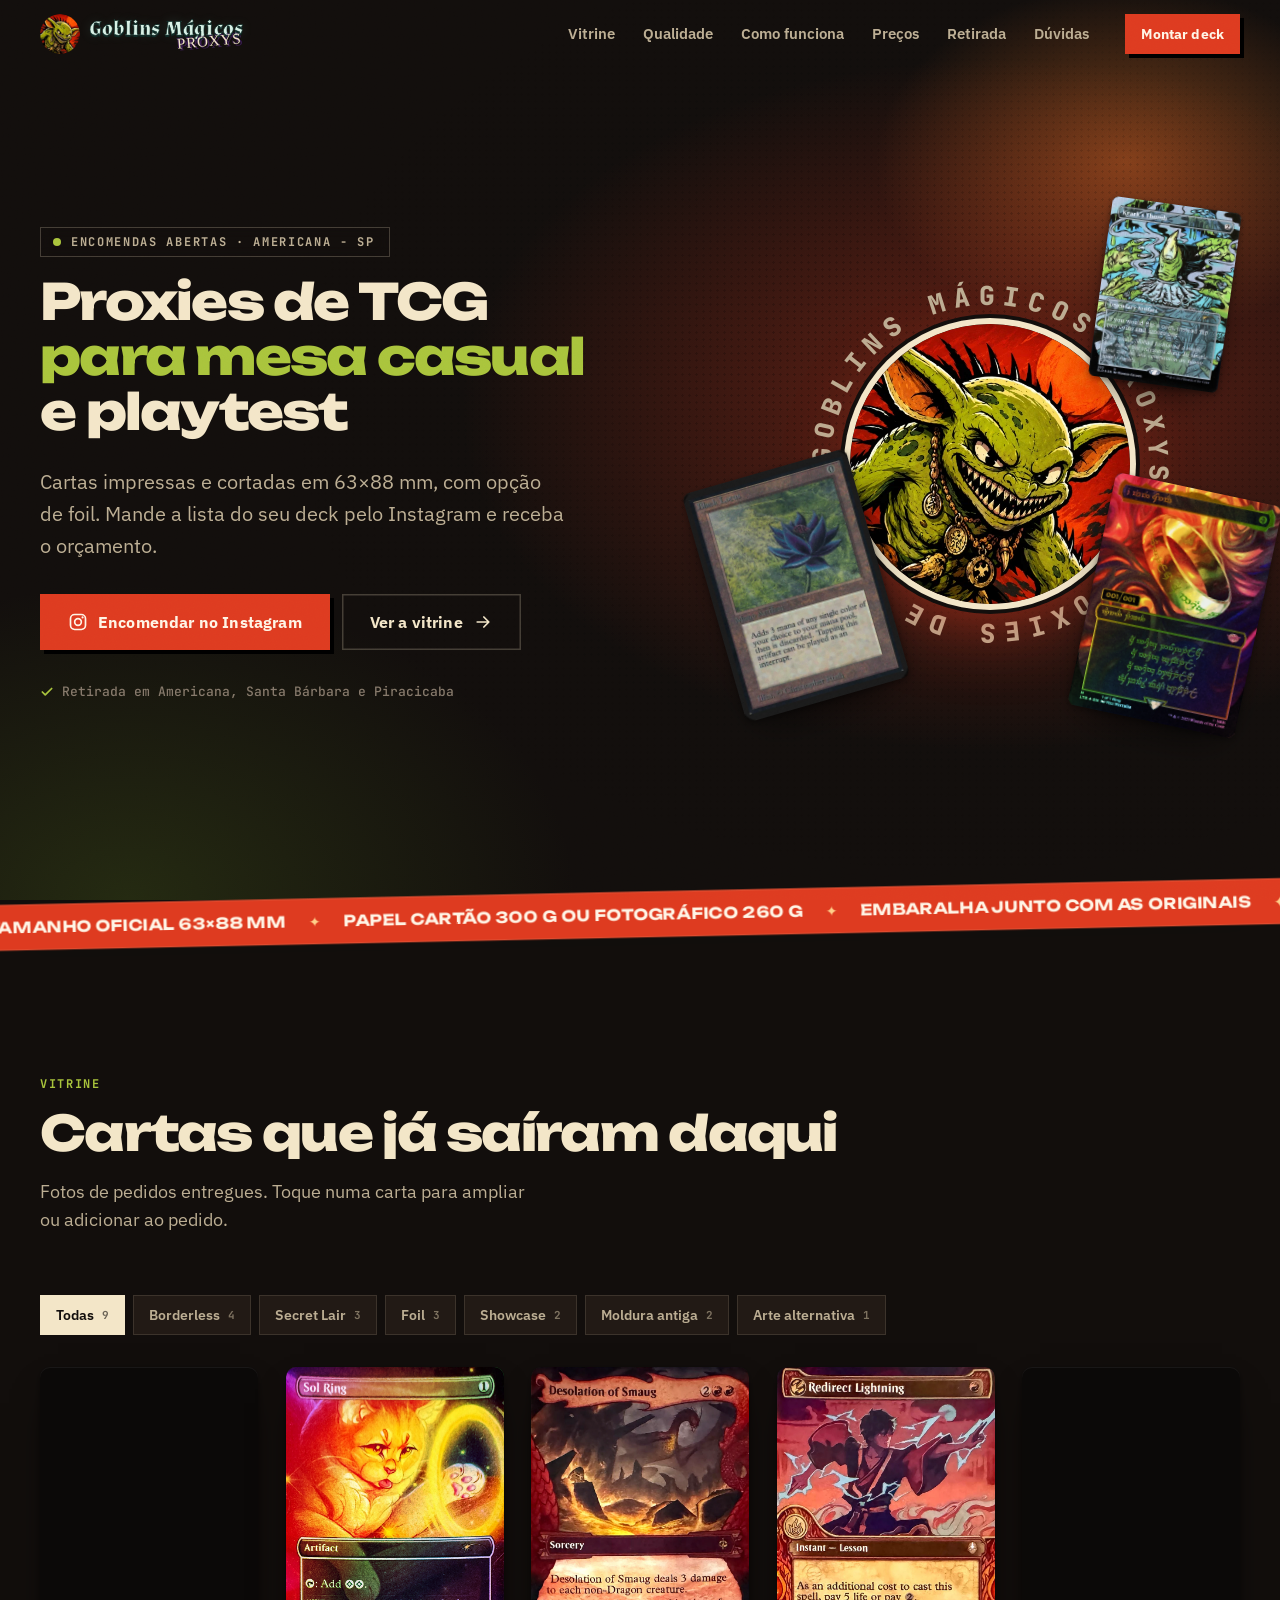
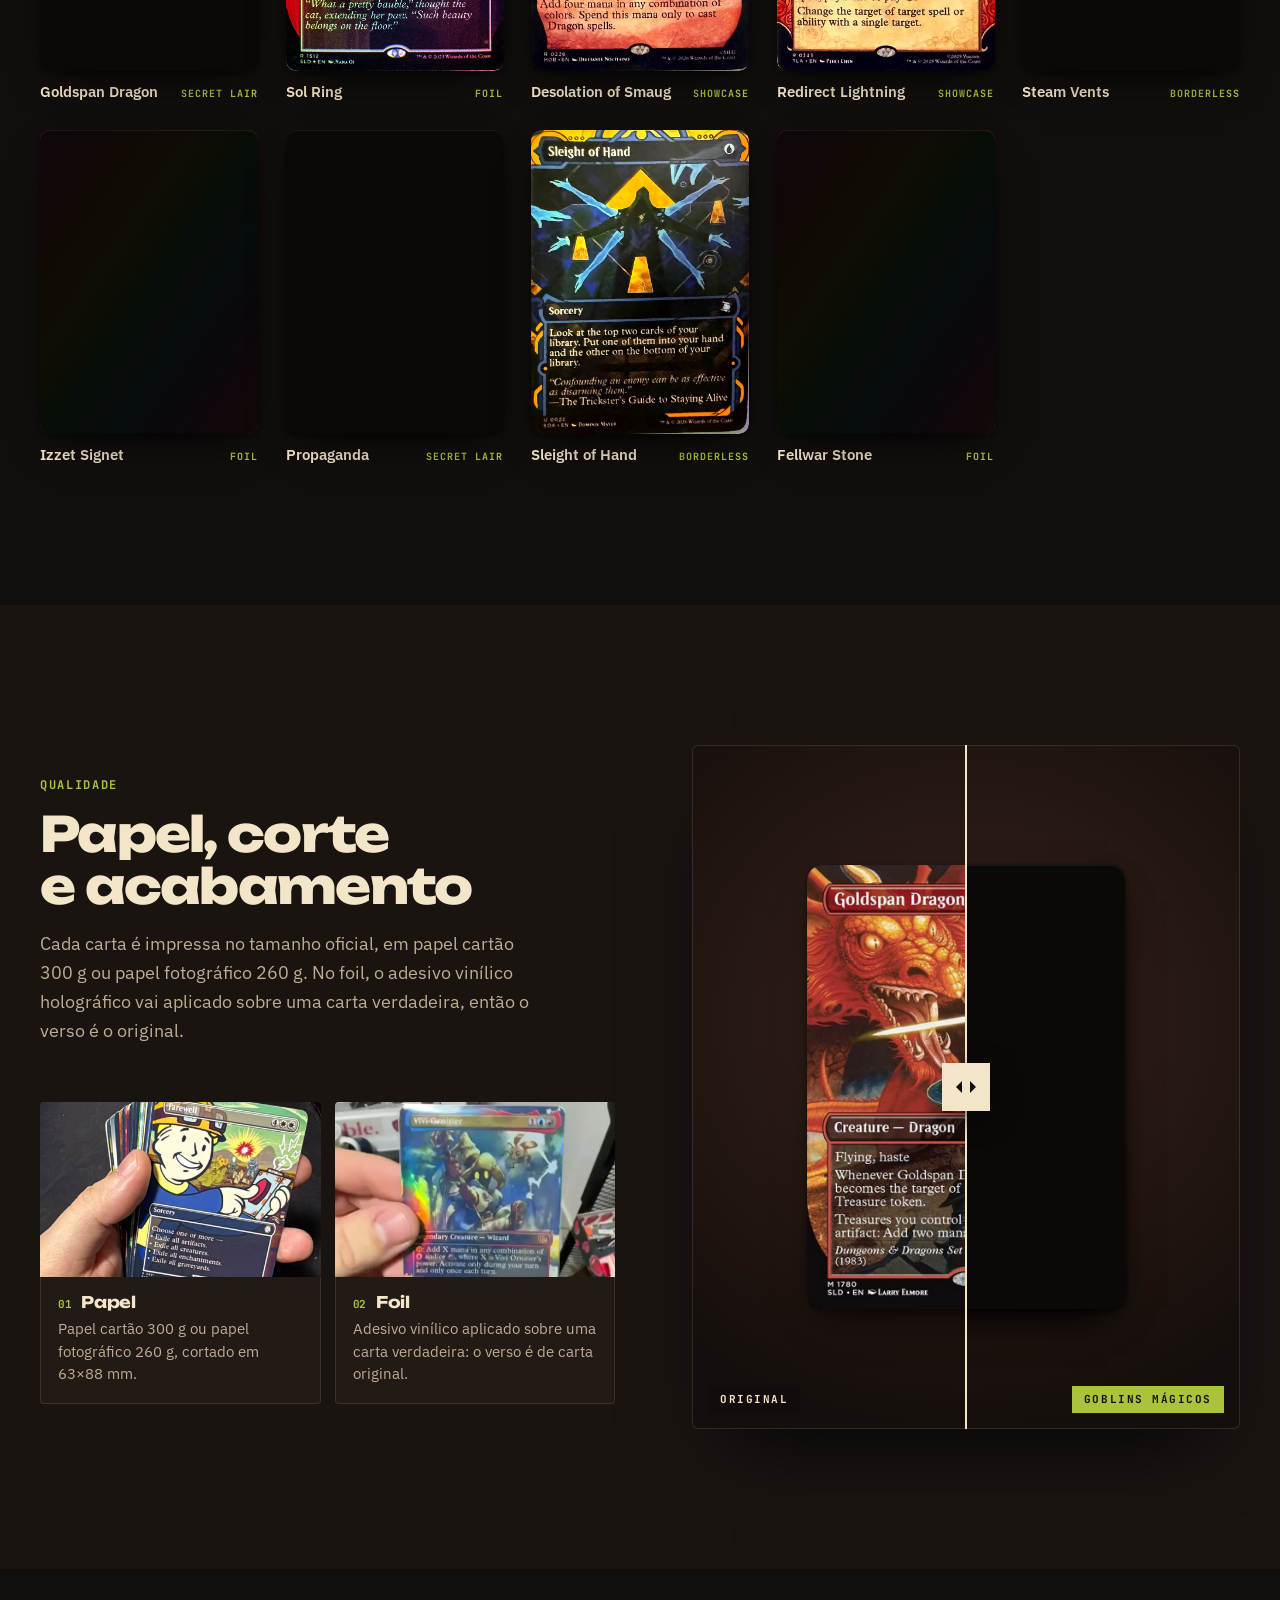
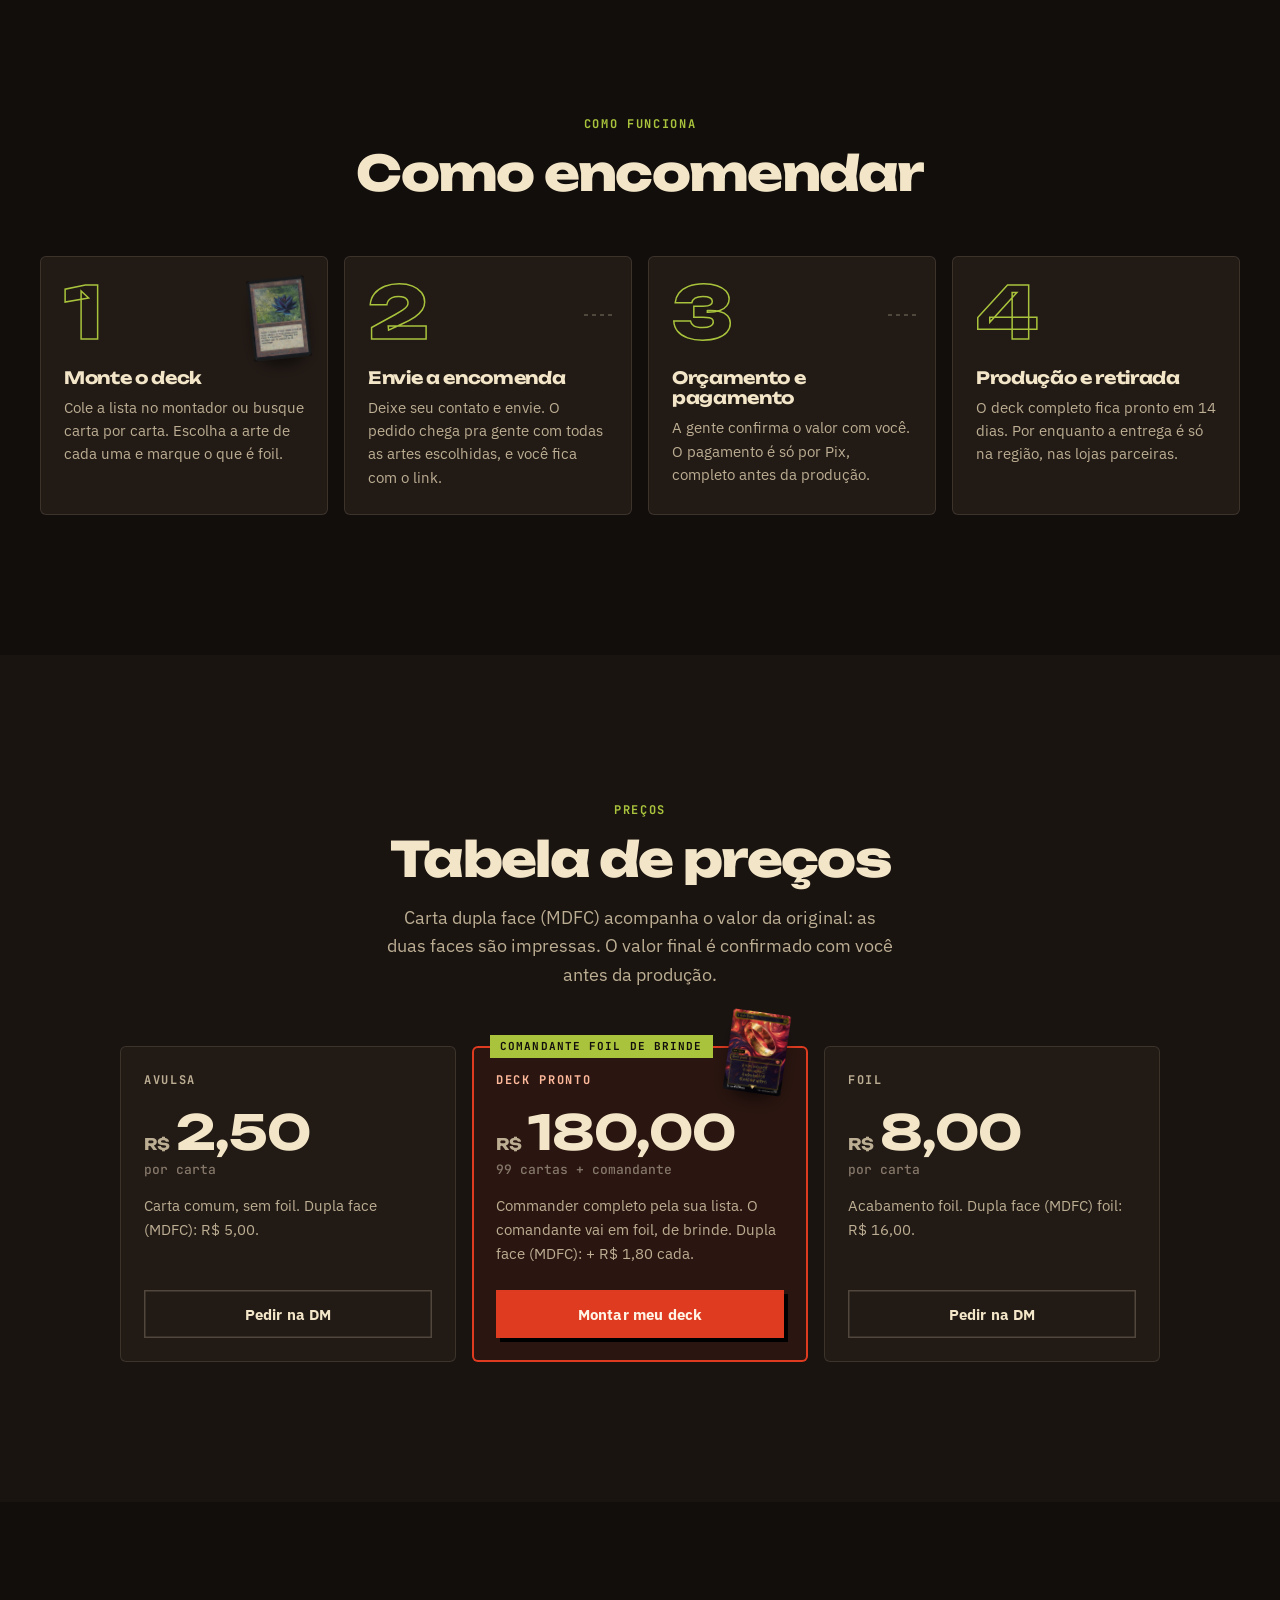
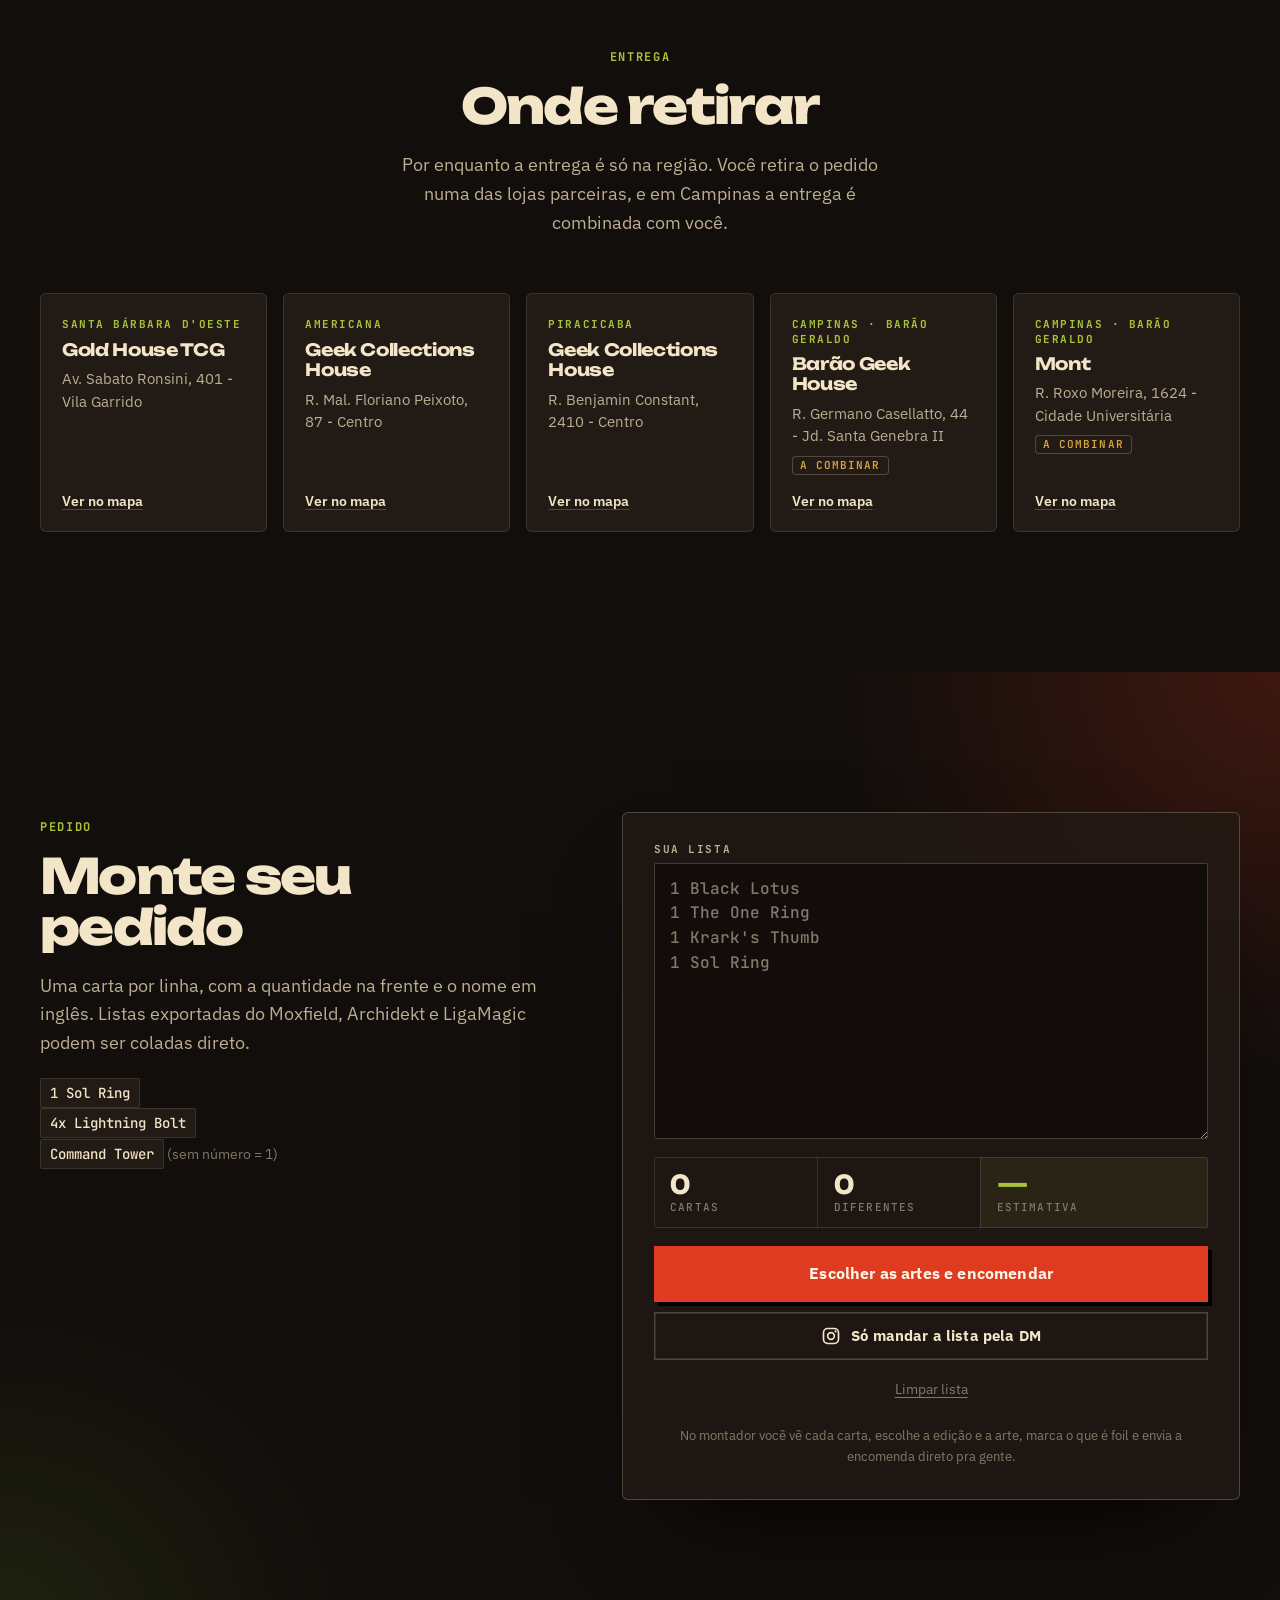
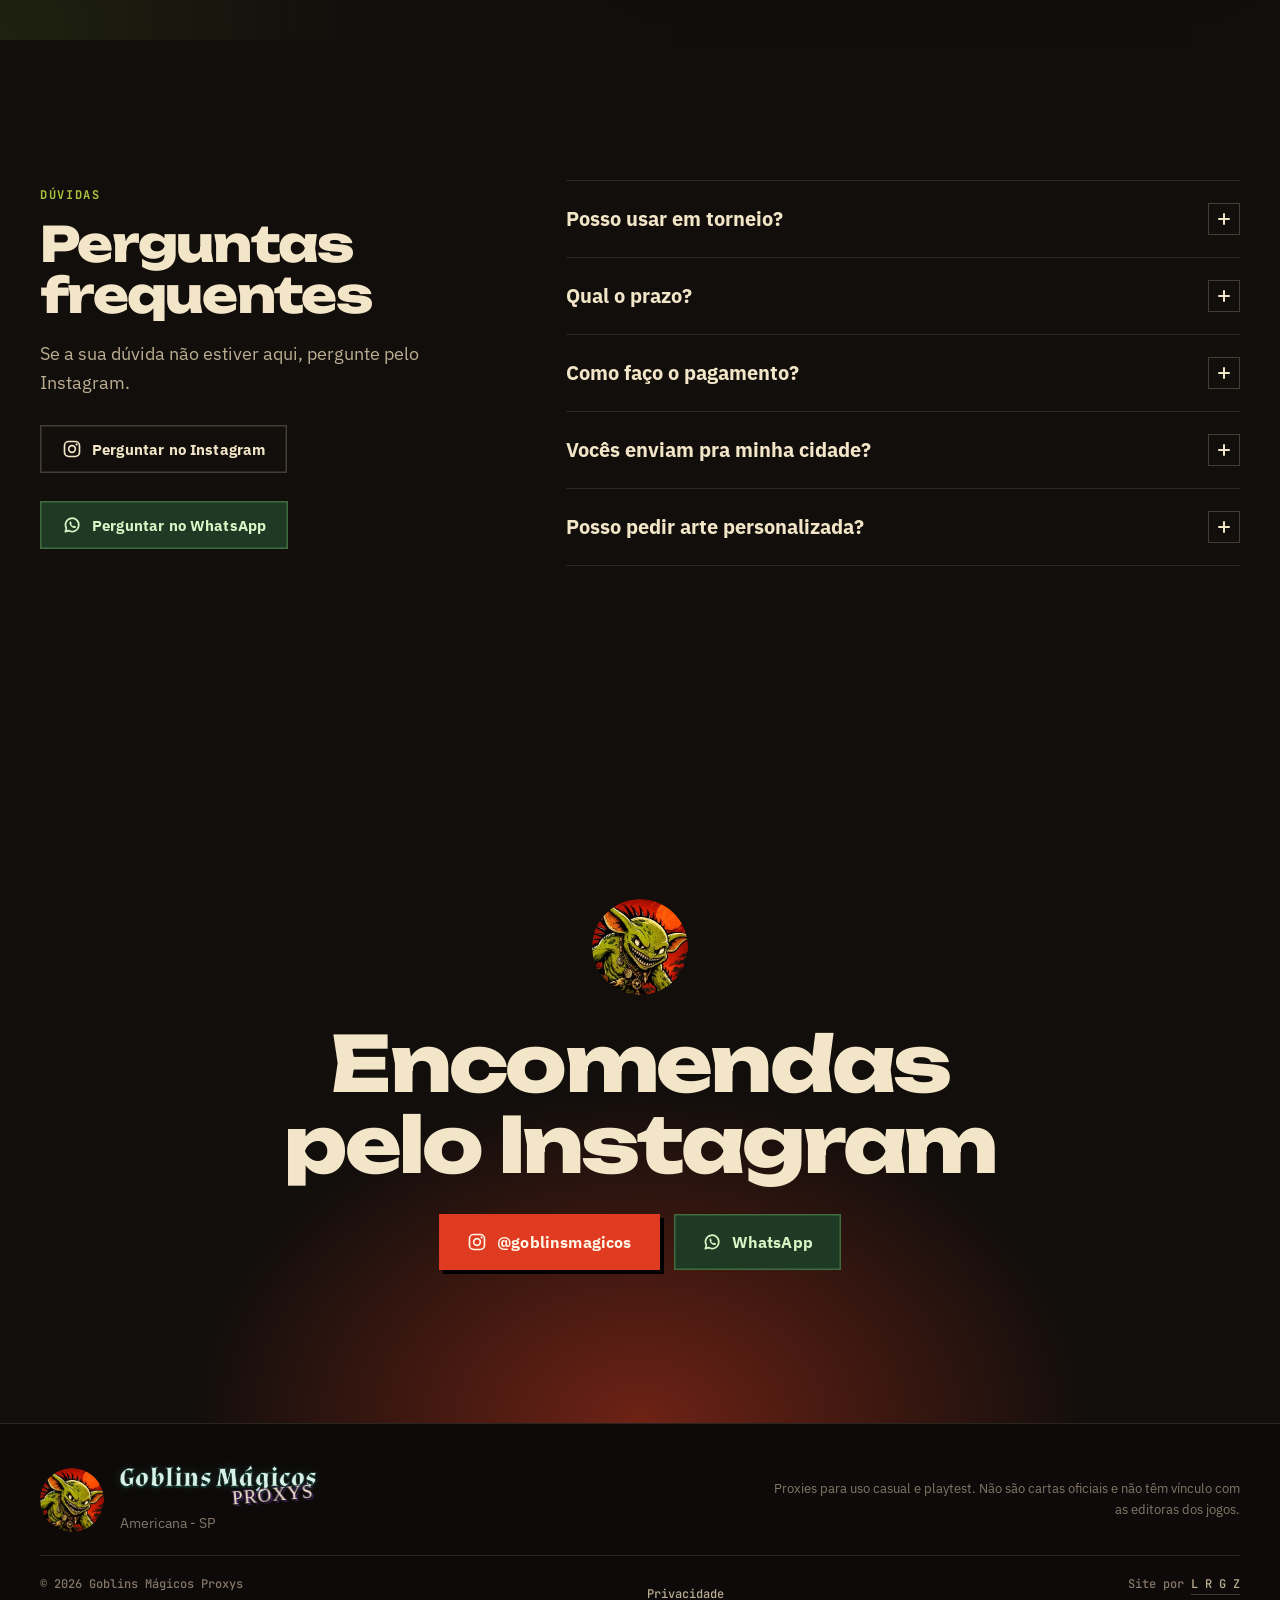
==== index.html @ d858f431 "SEO: URLs curtas do Cloudflare no canonical e no sitemap, JSON-LD de loja, título e descrição com Ma" ====
<!doctype html>
<html lang="pt-BR">
<head>
  <meta charset="utf-8">
  <meta name="viewport" content="width=device-width, initial-scale=1, viewport-fit=cover">
  <title>Goblins Mágicos Proxys · Proxies de Magic em Americana, SP</title>
  <meta name="description" content="Proxies de Magic no tamanho oficial para mesa casual, Commander e playtest: avulsa R$ 2,50, foil R$ 8, deck pronto R$ 180. Monte o deck online, retire em Americana e região.">
  <meta name="theme-color" content="#120e0c">
  <link rel="canonical" href="https://goblinsmagicos.com.br/">
  <meta property="og:type" content="website">
  <meta property="og:locale" content="pt_BR">
  <meta property="og:site_name" content="Goblins Mágicos Proxys">
  <meta property="og:url" content="https://goblinsmagicos.com.br/">
  <meta property="og:title" content="Goblins Mágicos Proxys · Proxies de Magic e TCG">
  <meta property="og:description" content="Proxies de Magic no tamanho oficial: avulsa R$ 2,50, foil R$ 8 e deck pronto R$ 180 com o comandante foil de brinde. Monte seu deck online e retire em Americana e região.">
  <meta property="og:image" content="https://goblinsmagicos.com.br/assets/img/og.jpg?v=2">
  <meta property="og:image:secure_url" content="https://goblinsmagicos.com.br/assets/img/og.jpg?v=2">
  <meta property="og:image:type" content="image/jpeg">
  <meta property="og:image:width" content="1200">
  <meta property="og:image:height" content="630">
  <meta property="og:image:alt" content="Goblins Mágicos Proxys: proxies de Magic, avulsa R$ 2,50, foil R$ 8 e deck pronto R$ 180">
  <meta name="twitter:card" content="summary_large_image">
  <meta name="twitter:image" content="https://goblinsmagicos.com.br/assets/img/og.jpg?v=2">
  <link rel="icon" type="image/png" sizes="32x32" href="assets/img/favicon-32.png">
  <link rel="icon" type="image/png" sizes="64x64" href="assets/img/favicon-64.png">
  <link rel="apple-touch-icon" href="apple-touch-icon.png">
  <link rel="preconnect" href="https://fonts.googleapis.com">
  <link rel="preconnect" href="https://fonts.gstatic.com" crossorigin>
  <link href="https://fonts.googleapis.com/css2?family=Almendra:wght@700&family=Permanent+Marker&family=Unbounded:wght@400;500;600;700;800&family=IBM+Plex+Sans:wght@400;500;600;700&family=JetBrains+Mono:wght@500;700&display=swap" rel="stylesheet">
  <link rel="stylesheet" href="assets/css/style.css?v=19">
  <script type="application/ld+json">
  {
   "@context": "https://schema.org",
   "@type": "Store",
   "name": "Goblins Mágicos Proxys",
   "description": "Proxies de Magic: The Gathering para mesa casual, Commander e playtest, no tamanho oficial 63x88 mm, com opção de foil aplicado sobre carta original.",
   "url": "https://goblinsmagicos.com.br/",
   "image": "https://goblinsmagicos.com.br/assets/img/og.jpg?v=2",
   "logo": "https://goblinsmagicos.com.br/assets/img/logo-512.webp",
   "telephone": "+55 19 99622-4081",
   "priceRange": "R$ 2,50 - R$ 180",
   "address": {"@type": "PostalAddress", "addressLocality": "Americana", "addressRegion": "SP", "addressCountry": "BR"},
   "areaServed": ["Americana", "Santa Bárbara d'Oeste", "Piracicaba", "Campinas"],
   "sameAs": ["https://www.instagram.com/goblinsmagicos/"]
  }
  </script>
</head>
<body>
  <a class="skip" href="#conteudo">Pular para o conteúdo</a>

  <!-- ============ TOPO ============ -->
  <header class="topbar" data-topbar>
    <div class="topbar__in wrap">
      <a class="brand" href="#topo" aria-label="Início">
        <img src="assets/img/logo-192.webp" width="40" height="40" alt="">
        <span class="brand__txt"><span class="brand__nome">Goblins Mágicos</span><span class="brand__proxys">Proxys</span></span>
      </a>
      <nav class="nav" aria-label="Principal">
        <a href="#vitrine">Vitrine</a>
        <a href="#qualidade">Qualidade</a>
        <a href="#como">Como funciona</a>
        <a href="#precos">Preços</a>
        <a href="#retirada">Retirada</a>
        <a href="#faq">Dúvidas</a>
      </nav>
      <a class="btn btn--sm btn--ig" href="montar.html"><span>Montar deck</span></a>
      <button class="menu-btn" type="button" aria-label="Abrir menu" aria-expanded="false" data-menu-btn><span></span><span></span></button>
    </div>
  </header>

  <div class="drawer" data-drawer hidden>
    <nav aria-label="Menu">
      <a href="#vitrine">Vitrine</a>
      <a href="#qualidade">Qualidade</a>
      <a href="#como">Como funciona</a>
      <a href="#precos">Preços</a>
      <a href="#retirada">Retirada</a>
      <a href="montar.html">Montar deck</a>
      <a href="#faq">Dúvidas</a>
    </nav>
    <a class="btn btn--ig btn--block" data-ig-dm target="_blank" rel="noopener"><svg aria-hidden="true" viewBox="0 0 24 24"><use href="#i-ig"/></svg>Chamar no Instagram</a>
    <a class="btn btn--wa btn--block" data-wa target="_blank" rel="noopener" hidden><svg aria-hidden="true" viewBox="0 0 24 24"><use href="#i-wa"/></svg>Chamar no WhatsApp</a>
  </div>

  <main id="conteudo">

    <!-- ============ HERO ============ -->
    <section class="hero" id="topo">
      <div class="hero__bg" aria-hidden="true"></div>
      <div class="wrap hero__grid">
        <div class="hero__copy">
          <p class="eyebrow" data-reveal><span class="dot"></span><span data-bind="hero.selo"></span></p>
          <h1 class="hero__title" data-hero-title></h1>
          <p class="hero__sub" data-reveal style="--d:.5s" data-bind="hero.subtitulo"></p>
          <div class="hero__ctas" data-reveal style="--d:.6s">
            <a class="btn btn--ig btn--lg" data-ig-dm target="_blank" rel="noopener"><svg aria-hidden="true" viewBox="0 0 24 24"><use href="#i-ig"/></svg><span data-bind="hero.ctaPrincipal"></span></a>
            <a class="btn btn--ghost btn--lg" href="#vitrine"><span data-bind="hero.ctaSecundario"></span><svg aria-hidden="true" viewBox="0 0 24 24"><use href="#i-arrow"/></svg></a>
          </div>
          <ul class="hero__proofs" data-reveal style="--d:.7s" data-list="hero.miniProvas"></ul>
        </div>

        <div class="hero__stage" aria-hidden="true">
          <div class="seal">
            <svg class="seal__ring" viewBox="0 0 200 200"><defs><path id="ring" d="M100,100 m-82,0 a82,82 0 1,1 164,0 a82,82 0 1,1 -164,0"/></defs><text><textPath href="#ring" data-ring></textPath></text></svg>
            <img class="seal__logo" src="assets/img/logo-512.webp" width="512" height="512" alt="">
            <img class="seal__logo seal__egg" src="assets/img/salao.webp" width="512" height="512" alt="" loading="lazy" decoding="async" draggable="false">
          </div>
          <div class="fan" data-fan></div>
        </div>
      </div>
    </section>

    <!-- ============ SELOS ============ -->
    <div class="ticker" aria-label="Diferenciais">
      <div class="ticker__track" data-ticker></div>
    </div>

    <!-- ============ VITRINE ============ -->
    <section class="section" id="vitrine">
      <div class="wrap">
        <header class="sec-head" data-reveal>
          <p class="kicker">Vitrine</p>
          <h2 class="sec-title">Cartas que já saíram daqui</h2>
          <p class="sec-lead">Fotos de pedidos entregues. Toque numa carta para ampliar ou adicionar ao pedido.</p>
        </header>
        <div class="chips" role="toolbar" aria-label="Filtrar cartas" data-chips></div>
        <ul class="grid-cards" data-grid></ul>
      </div>
    </section>

    <!-- ============ QUALIDADE ============ -->
    <section class="section section--alt" id="qualidade">
      <div class="wrap quality">
        <div class="quality__copy">
          <header class="sec-head" data-reveal>
            <p class="kicker">Qualidade</p>
            <h2 class="sec-title" data-bind="qualidade.titulo"></h2>
            <p class="sec-lead" data-bind="qualidade.texto"></p>
          </header>
          <ol class="specs" data-specs></ol>
        </div>
        <figure class="compare" data-compare data-reveal>
          <div class="compare__side compare__side--a" data-compare-a></div>
          <div class="compare__side compare__side--b" data-compare-b></div>
          <div class="compare__handle" aria-hidden="true"><span></span></div>
          <input class="compare__range" type="range" min="0" max="100" value="50" aria-label="Comparar original e proxy">
          <figcaption><span data-bind="qualidade.comparacao.legendaOriginal"></span><span data-bind="qualidade.comparacao.legendaProxy"></span></figcaption>
        </figure>
      </div>
    </section>

    <!-- ============ COMO FUNCIONA ============ -->
    <section class="section" id="como">
      <div class="wrap">
        <header class="sec-head sec-head--center" data-reveal>
          <p class="kicker">Como funciona</p>
          <h2 class="sec-title">Como encomendar</h2>
        </header>
        <ol class="steps" data-steps></ol>
      </div>
    </section>

    <!-- ============ PREÇOS ============ -->
    <section class="section section--alt" id="precos">
      <div class="wrap">
        <header class="sec-head sec-head--center" data-reveal>
          <p class="kicker">Preços</p>
          <h2 class="sec-title">Tabela de preços</h2>
          <p class="sec-lead" data-bind="precos.avisoEstimativa"></p>
        </header>
        <div class="plans" data-plans></div>
      </div>
    </section>

    <!-- ============ ONDE RETIRAR ============ -->
    <section class="section" id="retirada">
      <div class="wrap">
        <header class="sec-head sec-head--center" data-reveal>
          <p class="kicker">Entrega</p>
          <h2 class="sec-title">Onde retirar</h2>
          <p class="sec-lead" data-bind="entrega.texto"></p>
        </header>
        <ul class="pontos" data-pontos></ul>
      </div>
    </section>

    <!-- ============ MONTADOR ============ -->
    <section class="section section--forge" id="pedido">
      <div class="wrap forge">
        <header class="sec-head" data-reveal>
          <p class="kicker">Pedido</p>
          <h2 class="sec-title">Monte seu pedido</h2>
          <p class="sec-lead">Uma carta por linha, com a quantidade na frente e o nome em inglês. Listas exportadas do Moxfield, Archidekt e LigaMagic podem ser coladas direto.</p>
          <ul class="forge__tips">
            <li><code>1 Sol Ring</code></li>
            <li><code>4x Lightning Bolt</code></li>
            <li><code>Command Tower</code> <span>(sem número = 1)</span></li>
          </ul>
        </header>

        <form class="forge__panel" data-forge novalidate data-reveal>
          <label class="field">
            <span class="field__lbl">Sua lista</span>
            <textarea name="lista" rows="10" spellcheck="false" autocomplete="off" data-forge-list></textarea>
          </label>

          <div class="tally" aria-live="polite">
            <div><b data-t-total>0</b><span>cartas</span></div>
            <div><b data-t-unique>0</b><span>diferentes</span></div>
            <div class="tally__price"><b data-t-price>—</b><span data-t-price-lbl>estimativa</span></div>
          </div>

          <div class="forge__actions">
            <button class="btn btn--ig btn--lg btn--block" type="submit">Escolher as artes e encomendar</button>
            <button class="btn btn--ghost btn--block" type="button" data-forge-dm><svg aria-hidden="true" viewBox="0 0 24 24"><use href="#i-ig"/></svg>Só mandar a lista pela DM</button>
            <button class="linkbtn" type="button" data-forge-clear>Limpar lista</button>
          </div>
          <p class="forge__note">No montador você vê cada carta, escolhe a edição e a arte, marca o que é foil e envia a encomenda direto pra gente.</p>
        </form>
      </div>
    </section>

    <!-- ============ DEPOIMENTOS ============ -->
    <section class="section section--tight" aria-label="Depoimentos">
      <div class="quotes" data-quotes></div>
    </section>

    <!-- ============ FAQ ============ -->
    <section class="section" id="faq">
      <div class="wrap faq">
        <header class="sec-head" data-reveal>
          <p class="kicker">Dúvidas</p>
          <h2 class="sec-title">Perguntas frequentes</h2>
          <p class="sec-lead">Se a sua dúvida não estiver aqui, pergunte pelo Instagram.</p>
          <a class="btn btn--ghost" data-ig-dm target="_blank" rel="noopener"><svg aria-hidden="true" viewBox="0 0 24 24"><use href="#i-ig"/></svg>Perguntar no Instagram</a>
          <a class="btn btn--wa" data-wa target="_blank" rel="noopener" hidden><svg aria-hidden="true" viewBox="0 0 24 24"><use href="#i-wa"/></svg>Perguntar no WhatsApp</a>
        </header>
        <div class="acc" data-faq></div>
      </div>
    </section>

    <!-- ============ CTA FINAL ============ -->
    <section class="final">
      <div class="wrap final__in" data-reveal>
        <img src="assets/img/logo-192.webp" width="96" height="96" alt="" class="final__logo">
        <h2 class="final__title">Encomendas pelo Instagram</h2>
        <div class="final__ctas">
        <a class="btn btn--ig btn--lg" data-ig-dm target="_blank" rel="noopener"><svg aria-hidden="true" viewBox="0 0 24 24"><use href="#i-ig"/></svg><span data-ig-handle></span></a>
          <a class="btn btn--wa btn--lg" data-wa target="_blank" rel="noopener" hidden><svg aria-hidden="true" viewBox="0 0 24 24"><use href="#i-wa"/></svg>WhatsApp</a>
        </div>
      </div>
    </section>
  </main>

  <footer class="foot">
    <div class="wrap foot__in">
      <div class="foot__brand">
        <img src="assets/img/logo-192.webp" width="64" height="64" alt="">
        <div>
          <span class="brand__txt foot__marca" aria-label="Goblins Mágicos Proxys"><span class="brand__nome">Goblins Mágicos</span><span class="brand__proxys">Proxys</span></span>
          <span class="foot__cidade" data-bind="marca.cidade"></span>
        </div>
      </div>
      <p class="foot__legal" data-bind="rodape.aviso"></p>
      <div class="foot__meta"><span>© <span data-year></span> <span data-bind="marca.nome"></span></span><a href="privacidade.html">Privacidade</a><span class="assinatura">Site por <a href="https://lrgz.com.br" target="_blank" rel="noopener" aria-label="LRGZ">L R G Z</a></span></div>
    </div>
  </footer>

  <!-- Barra fixa no celular -->
  <div class="dock" data-dock>
    <a class="btn btn--ghost" href="montar.html">Montar deck</a>
    <a class="btn btn--ig" data-ig-dm target="_blank" rel="noopener"><svg aria-hidden="true" viewBox="0 0 24 24"><use href="#i-ig"/></svg>Instagram</a>
  </div>

  <!-- Visualizar carta -->
  <dialog class="viewer" data-viewer aria-label="Carta">
    <button class="viewer__close" type="button" aria-label="Fechar" data-viewer-close><svg viewBox="0 0 24 24"><use href="#i-x"/></svg></button>
    <div class="viewer__card" data-viewer-card></div>
    <div class="viewer__info">
      <h3 data-viewer-name></h3>
      <ul class="viewer__tags" data-viewer-tags></ul>
      <button class="btn btn--ig btn--block" type="button" data-viewer-add><svg aria-hidden="true" viewBox="0 0 24 24"><use href="#i-plus"/></svg>Adicionar ao pedido</button>
      <div class="viewer__nav">
        <button class="linkbtn" type="button" data-viewer-prev>← Anterior</button>
        <button class="linkbtn" type="button" data-viewer-next>Próxima →</button>
      </div>
    </div>
  </dialog>

  <div class="toast" role="status" aria-live="polite" data-toast></div>

  <!-- Ícones -->
  <svg width="0" height="0" style="position:absolute" aria-hidden="true">
    <symbol id="i-ig" viewBox="0 0 24 24"><rect x="3" y="3" width="18" height="18" rx="5" fill="none" stroke="currentColor" stroke-width="2"/><circle cx="12" cy="12" r="4" fill="none" stroke="currentColor" stroke-width="2"/><circle cx="17.5" cy="6.5" r="1.3" fill="currentColor"/></symbol>
    <symbol id="i-wa" viewBox="0 0 24 24"><path fill="none" stroke="currentColor" stroke-width="2" stroke-linejoin="round" d="M4 20l1.3-4A8 8 0 1 1 8 18.7z"/><path fill="currentColor" d="M9.2 8.3c.2-.4.4-.4.7-.4h.5c.2 0 .4 0 .5.4l.7 1.6c.1.2 0 .4-.1.6l-.5.6c.6 1.1 1.4 1.9 2.5 2.5l.6-.6c.2-.2.4-.2.6-.1l1.6.7c.3.1.4.3.4.5v.5c0 .3 0 .5-.4.7-.5.3-1.3.5-2 .3-2.3-.6-4.6-2.9-5.2-5.2-.2-.7 0-1.5.1-2z"/></symbol>
    <symbol id="i-arrow" viewBox="0 0 24 24"><path fill="none" stroke="currentColor" stroke-width="2" stroke-linecap="round" stroke-linejoin="round" d="M5 12h14M13 6l6 6-6 6"/></symbol>
    <symbol id="i-x" viewBox="0 0 24 24"><path fill="none" stroke="currentColor" stroke-width="2" stroke-linecap="round" d="M6 6l12 12M18 6L6 18"/></symbol>
    <symbol id="i-plus" viewBox="0 0 24 24"><path fill="none" stroke="currentColor" stroke-width="2.4" stroke-linecap="round" d="M12 5v14M5 12h14"/></symbol>
  </svg>

  <script src="assets/js/config.js?v=20"></script>
  <script src="assets/js/main.js?v=22"></script>
</body>
</html>
---- assets/css/style.css ----
/* =====================================================================
   Goblins Mágicos Proxys — v1.0
   ===================================================================== */

:root {
  --bg: #120e0c;
  --bg-2: #1a1411;
  --surface: #221a15;
  --surface-2: #2b211b;
  --line: rgba(243, 230, 200, .12);
  --line-2: rgba(243, 230, 200, .22);
  --ink: #f3e6c8;
  --ink-2: #bcae93;
  --ink-3: #85786a;
  --red: #de3b20;
  --red-deep: #8e1d0f;
  --orange: #f47b2a;
  --green: #a9c43c;
  --green-deep: #52701d;
  --gold: #d9a441;

  --f-display: "Unbounded", "Arial Black", system-ui, sans-serif;
  --f-body: "IBM Plex Sans", system-ui, -apple-system, "Segoe UI", sans-serif;
  --f-mono: "JetBrains Mono", ui-monospace, monospace;

  --wrap: 1200px;
  --gutter: clamp(16px, 4vw, 40px);
  --r: 4px;
  --r-lg: 6px;
  --ease: cubic-bezier(.16, .84, .32, 1);
  --ease-out: cubic-bezier(.16, 1, .3, 1);
  --spring: cubic-bezier(.34, 1.56, .64, 1);
  --top-h: 68px;
  color-scheme: dark;
}

*, *::before, *::after { box-sizing: border-box; }
html { overflow-x: clip; -webkit-text-size-adjust: 100%; scroll-behavior: smooth; scroll-padding-top: calc(var(--top-h) + 12px); }
body {
  margin: 0;
  background: var(--bg);
  color: var(--ink);
  font: 400 17px/1.6 var(--f-body);
  -webkit-font-smoothing: antialiased;
  overflow-x: clip;
}
body::before { /* grão de papel */
  content: ""; position: fixed; inset: 0; z-index: 100; pointer-events: none; opacity: .07; mix-blend-mode: overlay;
  background-image: url("data:image/svg+xml,%3Csvg xmlns='http://www.w3.org/2000/svg' width='160' height='160'%3E%3Cfilter id='n'%3E%3CfeTurbulence type='fractalNoise' baseFrequency='.85' numOctaves='3' stitchTiles='stitch'/%3E%3C/filter%3E%3Crect width='100%25' height='100%25' filter='url(%23n)'/%3E%3C/svg%3E");
}
img { max-width: 100%; display: block; }
[hidden] { display: none !important; }
a { color: inherit; }
button { font: inherit; color: inherit; }
::selection { background: var(--green); color: var(--bg); }
:focus-visible { outline: 2px solid var(--green); outline-offset: 3px; border-radius: 6px; }

.wrap { width: min(100% - 2 * var(--gutter), var(--wrap)); margin-inline: auto; }
.skip { position: absolute; left: -999px; top: 8px; z-index: 200; background: var(--green); color: var(--bg); padding: 8px 14px; border-radius: 2px; }
.skip:focus { left: 8px; }

/* marcação "a preencher" */
.is-todo { outline: 1.5px dashed rgba(244, 123, 42, .7); outline-offset: 3px; border-radius: 4px; }

/* ---------- Tipografia ---------- */
.eyebrow, .kicker {
  font: 700 12px/1 var(--f-mono); letter-spacing: .14em; text-transform: uppercase; color: var(--green);
  display: inline-flex; align-items: center; gap: 10px; margin: 0 0 18px;
}
.eyebrow { padding: 8px 14px 8px 12px; border: 1px solid var(--line-2); border-radius: 0; background: rgba(18, 14, 12, .5); backdrop-filter: blur(6px); color: var(--ink-2); }
.dot { width: 8px; height: 8px; border-radius: 50%; background: var(--green); }
@keyframes pulse { 70% { box-shadow: 0 0 0 10px rgba(169, 196, 60, 0); } 100% { box-shadow: 0 0 0 0 rgba(169, 196, 60, 0); } }

.sec-title, .hero__title, .final__title {
  font-family: var(--f-display); font-weight: 800; line-height: 1.06; letter-spacing: -.035em; margin: 0;
  text-wrap: balance;
}
.sec-title { font-size: clamp(28px, 3.8vw, 50px); }
.sec-title em, .final__title em { font-style: normal; color: var(--green); }
.sec-lead { color: var(--ink-2); max-width: 46ch; margin: 18px 0 0; font-size: 18px; }
.sec-head { margin-bottom: clamp(32px, 5vw, 56px); }
.sec-head--center { text-align: center; }
.sec-head--center .sec-lead { margin-inline: auto; }

/* ---------- Botões ---------- */
.btn {
  --bgc: var(--surface-2); --fg: var(--ink);
  display: inline-flex; align-items: center; justify-content: center; gap: 10px;
  min-height: 48px; padding: 0 22px; border-radius: 0; border: 0; cursor: pointer;
  background: var(--bgc); color: var(--fg); text-decoration: none;
  font: 700 15px/1 var(--f-body); letter-spacing: .01em; white-space: nowrap;
  transition: transform .35s var(--ease), box-shadow .35s var(--ease), background-color .3s var(--ease), color .3s var(--ease);
  -webkit-tap-highlight-color: transparent;
}
.btn svg { width: 20px; height: 20px; flex: none; }
.btn:hover { transform: translate(-2px, -2px); }
.btn:active { transform: translate(2px, 2px); transition-duration: .14s; }
.btn--sm { min-height: 40px; padding: 0 16px; font-size: 14px; }
.btn--lg { min-height: 56px; padding: 0 28px; font-size: 16px; }
.btn--block { width: 100%; }
.btn--ig { --bgc: var(--red); --fg: #fff5e6; box-shadow: 4px 4px 0 #000; }
.btn--ig:hover { box-shadow: 6px 6px 0 #000; }
.btn--ig:active { box-shadow: 1px 1px 0 #000; }
.btn--ghost { --bgc: transparent; box-shadow: 0 0 0 1.5px var(--line-2) inset; }
.btn--ghost:hover { --bgc: rgba(243, 230, 200, .06); box-shadow: 0 0 0 1.5px var(--ink) inset; }
.btn--ghost svg { transition: transform .35s var(--ease); }
.btn--ghost:hover svg { transform: translateX(3px); }
.btn--wa { --bgc: #1f3a24; --fg: #d8f5c6; box-shadow: 0 0 0 1.5px rgba(120, 200, 110, .35) inset; }
.linkbtn { background: none; border: 0; padding: 8px 4px; cursor: pointer; color: var(--ink-3); font-size: 14px; text-decoration: underline; text-underline-offset: 3px; }
.linkbtn:hover { color: var(--ink); }

/* ---------- Topo ---------- */
.topbar { position: fixed; inset: 0 0 auto; z-index: 50; height: var(--top-h); transition: background-color .3s, border-color .3s, transform .4s var(--ease); border-bottom: 1px solid transparent; }
.topbar.is-solid { background: rgba(18, 14, 12, .82); backdrop-filter: blur(14px) saturate(1.3); -webkit-backdrop-filter: blur(14px) saturate(1.3); border-color: var(--line); }
.topbar.is-hidden { transform: translateY(-100%); }
.topbar__in { height: 100%; display: flex; align-items: center; gap: 24px; }
.brand { flex: none; display: flex; align-items: center; gap: 10px; text-decoration: none; margin-right: auto; }
.brand img { border-radius: 50%; }
.brand__txt { display: grid; line-height: 1; white-space: nowrap; }
.brand__nome { font: 700 21px/1 "Almendra", Georgia, serif; letter-spacing: .01em; color: #d8f1e6; -webkit-text-stroke: .6px #0d2a26; text-shadow: 0 2px 0 #0d2a26, 0 0 12px rgba(120, 220, 200, .18); }
.brand__proxys { justify-self: end; margin: -5px 2px 0 0; font: 400 15px/1 "Permanent Marker", "Comic Sans MS", cursive; letter-spacing: .06em; text-transform: uppercase; color: #f3e6c8; transform: rotate(-5deg); text-shadow: 2px 2px 0 #3b1d55, -1px -1px 0 #3b1d55; transition: transform .35s var(--ease); }
.brand:hover .brand__proxys { transform: rotate(-8deg) translateY(-1px); }
.nav { display: flex; gap: 4px; }
.nav a { text-decoration: none; font-weight: 600; font-size: 15px; color: var(--ink-2); padding: 8px 12px; border-radius: 0; transition: color .2s, background-color .2s; }
.nav a:hover, .nav a.is-active { color: var(--ink); background: rgba(243, 230, 200, .07); }
.menu-btn { display: none; width: 44px; height: 44px; border: 0; background: var(--surface); border-radius: 0; position: relative; cursor: pointer; }
.menu-btn span { position: absolute; left: 13px; right: 13px; height: 2px; background: var(--ink); border-radius: 2px; transition: transform .35s var(--ease), top .35s var(--ease); }
.menu-btn span:first-child { top: 18px; }
.menu-btn span:last-child { top: 25px; }
.menu-btn[aria-expanded="true"] span:first-child { top: 21px; transform: rotate(45deg); }
.menu-btn[aria-expanded="true"] span:last-child { top: 21px; transform: rotate(-45deg); }

.drawer { position: fixed; inset: 0; z-index: 45; background: rgba(18, 14, 12, .97); padding: calc(var(--top-h) + 24px) var(--gutter) 32px; display: flex; flex-direction: column; justify-content: space-between; opacity: 0; transition: opacity .3s var(--ease); }
.drawer.is-open { opacity: 1; }
.drawer nav { display: flex; flex-direction: column; }
.drawer nav a { font: 700 clamp(24px, 7vw, 34px)/1.3 var(--f-display); letter-spacing: -.03em; text-decoration: none; padding: 6px 0; border-bottom: 1px solid var(--line); opacity: 0; transform: translateY(16px); transition: opacity .4s var(--ease), transform .5s var(--ease-out), color .2s; transition-delay: calc(var(--i, 0) * 45ms + 60ms); }
.drawer nav a:hover { color: var(--green); }
.drawer.is-open nav a { opacity: 1; transform: none; }

/* ---------- Hero ---------- */
.hero { position: relative; min-height: 100svh; display: flex; align-items: center; padding: calc(var(--top-h) + 32px) 0 72px; overflow: hidden; isolation: isolate; }
.hero__bg { position: absolute; inset: 0; z-index: -1; pointer-events: none;
  background:
    radial-gradient(60% 55% at 78% 45%, rgba(222, 59, 32, .42), transparent 70%),
    radial-gradient(28% 28% at 88% 18%, rgba(244, 123, 42, .45), transparent 70%),
    radial-gradient(50% 50% at 10% 100%, rgba(82, 112, 29, .28), transparent 70%),
    var(--bg);
}
.hero__bg::after { /* retícula de HQ */
  content: ""; position: absolute; inset: 0; opacity: .22;
  background-image: radial-gradient(rgba(0, 0, 0, .85) 1.1px, transparent 1.4px); background-size: 7px 7px;
  -webkit-mask-image: radial-gradient(70% 70% at 75% 45%, #000 20%, transparent 75%); mask-image: radial-gradient(70% 70% at 75% 45%, #000 20%, transparent 75%);
}
.hero__grid { display: grid; grid-template-columns: 1.3fr 1fr; gap: clamp(24px, 4vw, 64px); align-items: center; }
.hero__title { font-size: clamp(32px, 3.9vw, 60px); }
.hero__title .ln { display: block; overflow: hidden; padding-bottom: .04em; }
.hero__title .ln > span { display: inline-block; transform: translateY(105%); animation: rise .95s var(--ease-out) forwards; animation-delay: calc(var(--i) * 110ms + 150ms); }
.hero__title .ln--hl > span { color: var(--green); }
@keyframes rise { to { transform: none; } }
.hero__sub { color: var(--ink-2); font-size: clamp(17px, 1.6vw, 20px); max-width: 44ch; margin: 26px 0 0; }
.hero__ctas { display: flex; flex-wrap: wrap; gap: 12px; margin-top: 32px; }
.hero__proofs { list-style: none; padding: 0; margin: 34px 0 0; display: flex; flex-wrap: wrap; gap: 8px 22px; font: 500 13px/1.3 var(--f-mono); color: var(--ink-3); }
.hero__proofs li { display: flex; align-items: center; gap: 8px; }
.hero__proofs li::before { content: ""; width: 14px; height: 14px; flex: none; background: var(--green); -webkit-mask: url("data:image/svg+xml,%3Csvg xmlns='http://www.w3.org/2000/svg' viewBox='0 0 24 24'%3E%3Cpath d='M4 12l5 5L20 6' fill='none' stroke='%23000' stroke-width='3' stroke-linecap='round' stroke-linejoin='round'/%3E%3C/svg%3E") center/contain no-repeat; mask: url("data:image/svg+xml,%3Csvg xmlns='http://www.w3.org/2000/svg' viewBox='0 0 24 24'%3E%3Cpath d='M4 12l5 5L20 6' fill='none' stroke='%23000' stroke-width='3' stroke-linecap='round' stroke-linejoin='round'/%3E%3C/svg%3E") center/contain no-repeat; }

.hero__stage { position: relative; aspect-ratio: 1; width: 100%; max-width: 560px; justify-self: center; }
.seal { position: absolute; inset: 14%; border-radius: 50%; opacity: 0; transform: scale(.85) rotate(-8deg); animation: pop 1.1s var(--ease-out) .25s forwards; }
.seal__logo { position: absolute; inset: 11%; width: 78%; height: 78%; border-radius: 50%; box-shadow: 0 0 0 6px var(--ink), 0 0 0 10px var(--bg), 0 30px 80px -20px rgba(222, 59, 32, .7); }
/* easter egg: 3 cliques no goblin e ele vira o dono do salão por alguns segundos */
.seal__logo { cursor: default; -webkit-user-select: none; user-select: none; -webkit-tap-highlight-color: transparent; }
.seal__egg { opacity: 0; filter: sepia(.25) saturate(.9); transition: opacity 1.6s var(--ease); pointer-events: none; }
.seal--egg .seal__egg { opacity: 1; }
.seal__ring { position: absolute; inset: -4%; width: 108%; height: 108%; animation: spin 38s linear infinite; }
.seal__ring text { font: 800 13.5px var(--f-mono); letter-spacing: 3.2px; fill: var(--ink-2); text-transform: uppercase; }
@keyframes spin { to { transform: rotate(360deg); } }
@keyframes pop { to { opacity: 1; transform: none; } }

.fan { position: absolute; inset: 0; pointer-events: none; }
.fan .tcg { position: absolute; width: 34%; pointer-events: auto; opacity: 0; animation: deal .9s var(--ease-out) forwards; animation-delay: calc(var(--i) * 140ms + .55s); }
.fan .tcg:nth-child(1) { left: -6%; bottom: 2%; --r0: -16deg; }
.fan .tcg:nth-child(2) { right: -4%; bottom: -2%; --r0: 12deg; }
.fan .tcg:nth-child(3) { right: 2%; top: -2%; --r0: 8deg; width: 26%; }
.fan .tcg { transform: rotate(var(--r0)); }
.fan .tcg .tilt { animation: bob 6s ease-in-out infinite; animation-delay: calc(var(--i) * -1.7s); }
@keyframes deal { from { opacity: 0; transform: translateY(40px) rotate(calc(var(--r0) * -1)) scale(.9); } to { opacity: 1; transform: rotate(var(--r0)); } }
@keyframes bob { 50% { translate: 0 -10px; } }

.scroll-hint { position: absolute; left: 50%; bottom: 22px; translate: -50% 0; width: 26px; height: 42px; border: 2px solid var(--line-2); border-radius: 0; }
.scroll-hint span { position: absolute; left: 50%; top: 8px; width: 4px; height: 8px; margin-left: -2px; background: var(--ink-2); border-radius: 2px; animation: wheel 1.8s var(--ease) infinite; }
@keyframes wheel { 0% { opacity: 0; transform: translateY(-4px); } 30% { opacity: 1; } 100% { opacity: 0; transform: translateY(12px); } }

/* ---------- Ticker ---------- */
.ticker { position: relative; overflow: hidden; border-block: 1px solid var(--line); background: var(--red); color: #fff5e6; transform: rotate(-1.2deg) scale(1.02); margin: -8px 0; z-index: 2; box-shadow: 0 20px 40px -20px rgba(0, 0, 0, .6); }
.ticker__track { display: flex; width: max-content; animation: marquee 38s linear infinite; }
.ticker:hover .ticker__track { animation-play-state: paused; }
.ticker__track span { display: inline-flex; align-items: center; gap: 22px; padding: 14px 22px 14px 0; font: 700 15px/1 var(--f-display); text-transform: uppercase; letter-spacing: .02em; white-space: nowrap; }
.ticker__track span::after { content: "✦"; color: #ffd08a; font-size: 14px; }
@keyframes marquee { to { transform: translateX(-50%); } }

/* ---------- Seções ---------- */
.section { padding: clamp(80px, 11vw, 140px) 0; position: relative; }
.section--alt { background: var(--bg-2); }
.section--tight { padding: clamp(40px, 6vw, 72px) 0; overflow: hidden; }

/* ---------- Carta (componente) ---------- */
.tcg { --rx: 0deg; --ry: 0deg; --mx: 50%; --my: 50%; --o: 0; position: relative; aspect-ratio: 63 / 88; perspective: 900px; }
.tilt { position: absolute; inset: 0; transform: rotateX(var(--rx)) rotateY(var(--ry)); transform-style: preserve-3d; transition: transform .5s var(--ease-out); will-change: transform; }
.tcg.is-tracking .tilt { transition: transform .08s linear; }
.tcg__face { position: absolute; inset: 0; border-radius: 4.6% / 3.3%; overflow: hidden; background: #0b0908; box-shadow: 0 1px 0 rgba(255, 255, 255, .06) inset, 0 18px 40px -18px rgba(0, 0, 0, .9), 0 2px 6px rgba(0, 0, 0, .4); }
.tcg__face > img { width: 100%; height: 100%; object-fit: cover; }
.tcg__foil, .tcg__glare { position: absolute; inset: 0; border-radius: inherit; pointer-events: none; border-radius: 4.6% / 3.3%; }
.tcg__foil {
  opacity: calc(var(--o) * .75); mix-blend-mode: color-dodge; transition: opacity .4s;
  background:
    repeating-linear-gradient(115deg, #ff5a5a 0%, #ffd35a 7%, #6bff8f 14%, #5ad7ff 21%, #b36bff 28%, #ff5a5a 35%),
    radial-gradient(farthest-corner at var(--mx) var(--my), rgba(255, 255, 255, .7), transparent 60%);
  background-size: 260% 260%, 100% 100%;
  background-position: calc(var(--mx) * 1.2) calc(var(--my) * 1.2), 0 0;
  background-blend-mode: overlay;
  filter: saturate(1.2) contrast(1.1);
}
.tcg__glare { opacity: calc(var(--o) * .9); mix-blend-mode: overlay; transition: opacity .4s; background: radial-gradient(farthest-corner circle at var(--mx) var(--my), rgba(255, 255, 255, .75) 0%, rgba(255, 255, 255, .15) 30%, rgba(0, 0, 0, .35) 90%); }
.tcg:not(.is-foil) .tcg__foil { display: none; }

/* ---------- Foil: discreto, só pra reconhecer ---------- */
.tcg.is-foil .tcg__foil {
  opacity: calc(.42 + var(--o) * .15);
  mix-blend-mode: overlay; /* mais cor, sem clarear a carta */
  background: repeating-linear-gradient(125deg, hsl(330 95% 58%) 0%, hsl(30 100% 55%) 7%, hsl(58 100% 52%) 14%, hsl(140 85% 48%) 21%, hsl(192 100% 52%) 28%, hsl(255 95% 64%) 35%, hsl(330 95% 58%) 42%);
  background-size: 200% 200%;
  background-position: calc(var(--mx) * 1.5) calc(var(--my) * 1.5);
  filter: saturate(1.25);
}
.tcg.is-foil.is-idle .tcg__foil { animation: foilFlow 8s ease-in-out infinite alternate; }
@keyframes foilFlow { from { background-position: 0% 0%; } to { background-position: 100% 100%; } }
.tcg.is-foil .tcg__glare { opacity: calc(var(--o) * .6); }
.tcg.is-foil.is-idle .tcg__glare {
  opacity: .35;
  background: linear-gradient(105deg, transparent 42%, rgba(255, 255, 255, .55) 50%, transparent 58%);
  background-size: 260% 100%; animation: sweep 6s ease-in-out infinite;
}
@keyframes sweep { 0%, 55% { background-position: 160% 0; } 100% { background-position: -60% 0; } }
@property --o { syntax: "<number>"; inherits: true; initial-value: 0; }

/* carta de exemplo (placeholder) */
.ph { --f: #c9382a; --f2: #7a1b10; --sky: #3a1a12; --sun: #f47b2a; position: absolute; inset: 0; padding: 5.2%; display: flex; flex-direction: column; gap: 2.2%; background: linear-gradient(160deg, var(--f), var(--f2)); container-type: inline-size; }
.ph::before { content: ""; position: absolute; inset: 2.4%; border-radius: 3.4% / 2.4%; border: 1px solid rgba(0, 0, 0, .45); pointer-events: none; }
.ph__bar { display: flex; align-items: center; justify-content: space-between; gap: 6px; padding: 2.6% 4%; border-radius: 99px / 60%; background: linear-gradient(180deg, #efe4cb, #cdbd9c); color: #1a120d; box-shadow: 0 1px 0 rgba(0, 0, 0, .4); font: 800 6.4cqi/1 var(--f-body); white-space: nowrap; overflow: hidden; }
.ph__bar span { overflow: hidden; text-overflow: ellipsis; }
.ph__bar i { display: flex; gap: 2px; flex: none; }
.ph__bar i::before, .ph__bar i::after { content: ""; width: 5cqi; height: 5cqi; border-radius: 50%; background: var(--f); box-shadow: 0 0 0 1px rgba(0, 0, 0, .4); }
.ph__art { position: relative; flex: 1 1 52%; border-radius: 1.5%; overflow: hidden; box-shadow: 0 0 0 1.5px rgba(0, 0, 0, .55);
  background:
    radial-gradient(22% 16% at var(--sx, 72%) 28%, var(--sun), transparent 72%),
    linear-gradient(180deg, var(--sky), #120b08 110%);
}
.ph__art::before { content: ""; position: absolute; inset: 0; opacity: .35; background-image: radial-gradient(rgba(0, 0, 0, .9) .9px, transparent 1.2px); background-size: 4px 4px; }
.ph__art img { position: absolute; width: 88%; left: 6%; bottom: -26%; border-radius: 50%; filter: saturate(.9) contrast(1.05); mix-blend-mode: luminosity; opacity: .85; transform: rotate(var(--artr, 0deg)); }
.ph__type { padding: 2.2% 4%; border-radius: 99px / 60%; background: linear-gradient(180deg, #efe4cb, #cdbd9c); height: 7.5%; display: flex; align-items: center; }
.ph__type::before { content: ""; height: 26%; width: 55%; border-radius: 2px; background: rgba(26, 18, 13, .6); }
.ph__text { flex: 0 0 26%; padding: 5% 6%; border-radius: 1.5%; background: #ece1c7; display: flex; flex-direction: column; gap: 9%; }
.ph__text i { display: block; height: 7%; border-radius: 2px; background: rgba(26, 18, 13, .28); }
.ph__text i:nth-child(2) { width: 88%; } .ph__text i:nth-child(3) { width: 94%; } .ph__text i:nth-child(4) { width: 58%; }
.ph__foot { display: flex; justify-content: space-between; font: 700 3.6cqi/1 var(--f-mono); color: rgba(255, 245, 230, .75); letter-spacing: .1em; }

/* ---------- Vitrine ---------- */
.chips { display: flex; gap: 8px; overflow-x: auto; scrollbar-width: none; padding: 4px var(--gutter) 4px; margin: 0 calc(var(--gutter) * -1) 28px; scroll-snap-type: x proximity; }
.chips::-webkit-scrollbar { display: none; }
.chip { flex: none; scroll-snap-align: start; min-height: 40px; padding: 0 16px; border-radius: 0; border: 0; cursor: pointer; background: var(--surface); color: var(--ink-2); font: 600 14px/1 var(--f-body); box-shadow: 0 0 0 1px var(--line) inset; transition: background-color .25s, color .25s, box-shadow .25s, transform .2s var(--ease); display: inline-flex; align-items: center; gap: 8px; }
.chip small { font: 700 11px/1 var(--f-mono); opacity: .6; }
.chip:hover { color: var(--ink); box-shadow: 0 0 0 1px var(--line-2) inset; }
.chip:active { transform: scale(.97); transition-duration: .14s; }
.chip[aria-pressed="true"] { background: var(--ink); color: var(--bg); box-shadow: none; }

.grid-cards { list-style: none; margin: 0; padding: 0; display: grid; grid-template-columns: repeat(auto-fill, minmax(min(200px, 42vw), 1fr)); gap: clamp(14px, 2.4vw, 28px); }
.grid-cards li { transition: opacity .35s var(--ease), transform .45s var(--ease-out), filter .35s; }
.grid-cards li.is-out, .js .grid-cards li.rv.is-out { opacity: 0; transform: scale(.92) translateY(10px); filter: blur(4px); pointer-events: none; }
.grid-cards li.is-gone { display: none; }
.card-btn { display: block; width: 100%; padding: 0; border: 0; background: none; cursor: zoom-in; text-align: left; -webkit-tap-highlight-color: transparent; }
.card-btn .tcg { transition: transform .45s var(--ease-out); }
.card-btn:hover .tcg { transform: translateY(-6px); }
.card-btn:focus-visible { outline: none; }
.card-btn:focus-visible .tcg__face { outline: 2px solid var(--green); outline-offset: 4px; }
.card-meta { display: flex; justify-content: space-between; align-items: baseline; gap: 8px; margin-top: 12px; }
.card-meta b { font-weight: 600; font-size: 15px; line-height: 1.25; }
.card-meta span { font: 700 10px/1 var(--f-mono); letter-spacing: .1em; text-transform: uppercase; color: var(--green); flex: none; }

/* ---------- Qualidade ---------- */
.quality { display: grid; grid-template-columns: 1.05fr 1fr; gap: clamp(40px, 6vw, 96px); align-items: center; }
.specs { list-style: none; padding: 0; margin: 0; display: grid; grid-template-columns: 1fr 1fr; gap: 14px; counter-reset: s; }
.spec { position: relative; border-radius: var(--r); background: var(--surface); box-shadow: 0 0 0 1px var(--line) inset; overflow: hidden; transition: transform .35s var(--ease-out), box-shadow .35s; }
.spec:hover { transform: translateY(-3px); box-shadow: 0 0 0 1px var(--line-2) inset; }
.spec__img { aspect-ratio: 16 / 10; background: repeating-linear-gradient(135deg, rgba(243, 230, 200, .05) 0 10px, transparent 10px 20px), var(--surface-2); display: grid; place-items: center; font: 700 11px/1 var(--f-mono); letter-spacing: .12em; color: var(--ink-3); text-transform: uppercase; }
.spec__img img, .spec__img video { display: block; width: 100%; height: 100%; object-fit: cover; }
.spec__body { padding: 16px 18px 18px; }
.spec__body h3 { margin: 0 0 6px; font: 700 16px/1.2 var(--f-display); letter-spacing: -.02em; display: flex; gap: 10px; align-items: baseline; }
.spec__body h3::before { counter-increment: s; content: "0" counter(s); font: 700 11px/1 var(--f-mono); color: var(--green); }
.spec__body p { margin: 0; color: var(--ink-2); font-size: 15px; line-height: 1.5; }

.compare { --p: 50%; position: relative; margin: 0; aspect-ratio: 4 / 5; border-radius: var(--r-lg); overflow: hidden; background: radial-gradient(80% 60% at 50% 40%, #3a2219, #140f0c); box-shadow: 0 0 0 1px var(--line) inset, 0 40px 80px -40px #000; touch-action: pan-y; user-select: none; }
.compare__side { position: absolute; inset: 0; display: grid; place-items: center; }
.compare__side > img { width: 100%; height: 100%; object-fit: cover; }
.compare__side .tcg { width: 58%; }
.compare__side--a { filter: saturate(.85); }
.compare__side--b { clip-path: inset(0 0 0 var(--p)); }
.compare__handle { position: absolute; top: 0; bottom: 0; left: var(--p); width: 2px; margin-left: -1px; background: var(--ink); pointer-events: none; }
.compare__handle span { position: absolute; top: 50%; left: 50%; width: 48px; height: 48px; translate: -50% -50%; border-radius: 0; background: var(--ink); box-shadow: 0 8px 24px rgba(0, 0, 0, .5); }
.compare__handle span::before, .compare__handle span::after { content: ""; position: absolute; top: 50%; width: 0; height: 0; border: 6px solid transparent; translate: 0 -50%; }
.compare__handle span::before { left: 8px; border-right-color: var(--bg); }
.compare__handle span::after { right: 8px; border-left-color: var(--bg); }
.compare__range { position: absolute; inset: 0; width: 100%; height: 100%; opacity: 0; cursor: ew-resize; margin: 0; }
.compare figcaption { position: absolute; inset: auto 16px 16px; display: flex; justify-content: space-between; pointer-events: none; }
.compare figcaption span { font: 700 11px/1 var(--f-mono); letter-spacing: .14em; text-transform: uppercase; padding: 8px 12px; border-radius: 0; background: rgba(18, 14, 12, .75); backdrop-filter: blur(6px); }
.compare figcaption span:last-child { background: var(--green); color: var(--bg); }

/* ---------- Passos ---------- */
.steps { list-style: none; padding: 0; margin: 0; display: grid; grid-template-columns: repeat(4, 1fr); gap: 16px; counter-reset: st; position: relative; }
.step { position: relative; padding: 28px 24px 26px; border-radius: var(--r-lg); background: var(--surface); box-shadow: 0 0 0 1px var(--line) inset; overflow: hidden; }
.step::before { counter-increment: st; content: counter(st); display: block; font: 800 72px/.8 var(--f-display); color: transparent; -webkit-text-stroke: 1.5px var(--green); margin-bottom: 26px; transition: color .4s var(--ease); }
.step:hover::before { color: var(--green); }
.step h3 { margin: 0 0 8px; font: 700 17px/1.2 var(--f-display); letter-spacing: -.02em; }
.step p { margin: 0; color: var(--ink-2); font-size: 15px; line-height: 1.55; }
.step:not(:last-child)::after { content: ""; position: absolute; top: 58px; right: 18px; width: 30px; height: 2px; background: repeating-linear-gradient(90deg, var(--line-2) 0 4px, transparent 4px 8px); }

/* ---------- Onde retirar ---------- */
.pontos { list-style: none; padding: 0; margin: 0; display: grid; grid-template-columns: repeat(auto-fit, minmax(210px, 1fr)); gap: 16px; }
.ponto { position: relative; display: flex; flex-direction: column; gap: 8px; padding: 24px 22px 22px; border-radius: var(--r-lg); background: var(--surface); box-shadow: 0 0 0 1px var(--line) inset; }
.ponto__cidade { font: 700 11px/1.3 var(--f-mono); letter-spacing: .14em; text-transform: uppercase; color: var(--green); }
.ponto h3 { margin: 0; font: 700 17px/1.2 var(--f-display); letter-spacing: -.02em; }
.ponto p { margin: 0; color: var(--ink-2); font-size: 15px; line-height: 1.5; }
.ponto__selo { align-self: flex-start; padding: 4px 8px; border-radius: var(--r); box-shadow: 0 0 0 1px var(--line-2) inset; font: 600 11px/1 var(--f-mono); letter-spacing: .1em; text-transform: uppercase; color: var(--gold); }
.ponto__mapa { margin-top: auto; padding-top: 10px; font: 600 14px/1.2 var(--f-body); color: var(--ink); text-decoration: underline; text-underline-offset: 3px; text-decoration-color: var(--line-2); }
.ponto__mapa:hover { text-decoration-color: var(--green); }

/* ---------- Preços ---------- */
.plans { display: grid; grid-template-columns: repeat(3, 1fr); max-width: 1040px; margin-inline: auto; gap: 16px; align-items: stretch; }
.plan { position: relative; display: flex; flex-direction: column; padding: 28px 24px 24px; border-radius: var(--r-lg); background: var(--surface); box-shadow: 0 0 0 1px var(--line) inset; transition: transform .35s var(--ease-out), box-shadow .35s; }
.plan:hover { transform: translateY(-4px); box-shadow: 0 0 0 1px var(--line-2) inset, 0 30px 60px -30px #000; }
.plan h3 { margin: 0; font: 700 12px/1 var(--f-mono); letter-spacing: .14em; text-transform: uppercase; color: var(--ink-2); }
.plan__from { display: block; margin-top: 22px; font: 500 12px/1 var(--f-mono); color: var(--ink-3); }
.plan__price { display: flex; align-items: baseline; gap: 6px; margin: 22px 0 6px; white-space: nowrap; font-family: var(--f-display); font-weight: 800; letter-spacing: -.03em; }
.plan__price small { font-size: 16px; color: var(--ink-2); font-weight: 700; }
.plan__price b { font-size: clamp(38px, 4vw, 48px); line-height: 1; letter-spacing: -.02em; }
.plan__unit { font: 500 13px/1 var(--f-mono); color: var(--ink-3); }
.plan p { color: var(--ink-2); font-size: 15px; margin: 18px 0 24px; flex: 1; }
.plan .btn { width: 100%; }
.plan--hl { background: #2a1510; box-shadow: 0 0 0 2px var(--red) inset; }
.plan--hl h3 { color: #ffb99b; }
.plan__carta, .step__carta { position: absolute; z-index: 1; pointer-events: none; }
.plan__carta { top: -34px; right: 22px; width: 58px; transform: rotate(8deg); transition: transform .5s var(--ease); }
.plan:has(.plan__carta) .plan__badge { right: auto; left: 18px; }
.plan:hover .plan__carta { transform: rotate(3deg) translateY(-4px); }
.step__carta { top: 22px; right: 20px; width: 58px; transform: rotate(-6deg); transition: transform .5s var(--ease); }
.step:hover .step__carta { transform: rotate(-2deg) translateY(-4px); }
.step--carta::after { display: none; }
.plan__carta .tcg__face, .step__carta .tcg__face { box-shadow: 0 10px 22px -10px #000; }
.plan__badge { position: absolute; top: -11px; right: 18px; padding: 6px 10px; border-radius: 0; background: var(--green); color: var(--bg); font: 700 11px/1 var(--f-mono); letter-spacing: .1em; text-transform: uppercase; }

/* ---------- Montador ---------- */
.section--forge { background:
  radial-gradient(50% 60% at 100% 0%, rgba(222, 59, 32, .22), transparent 70%),
  radial-gradient(40% 50% at 0% 100%, rgba(82, 112, 29, .2), transparent 70%), var(--bg); }
.forge { display: grid; grid-template-columns: .9fr 1.1fr; gap: clamp(32px, 6vw, 88px); align-items: start; }
.forge__panel > *, .field-row > *, .forge > *, .faq > *, .quality > *, .hero__grid > * { min-width: 0; }
.forge .sec-head { position: sticky; top: calc(var(--top-h) + 32px); }
.forge__tips { list-style: none; padding: 0; margin: 24px 0 0; display: grid; gap: 8px; }
.forge__tips li { color: var(--ink-3); font-size: 14px; }
.forge__tips code { font: 500 14px/1 var(--f-mono); color: var(--ink); background: var(--surface); padding: 6px 10px; border-radius: 2px; box-shadow: 0 0 0 1px var(--line) inset; }
.forge__panel { padding: clamp(20px, 3vw, 32px); border-radius: var(--r-lg); background: rgba(34, 26, 21, .8); backdrop-filter: blur(10px); box-shadow: 0 0 0 1px var(--line-2) inset, 0 50px 100px -50px #000; display: grid; gap: 18px; }
.field { display: grid; gap: 8px; min-width: 0; }
.field__lbl { font: 700 11px/1 var(--f-mono); letter-spacing: .14em; text-transform: uppercase; color: var(--ink-2); }
.field__lbl i { font-style: normal; color: var(--ink-3); text-transform: none; letter-spacing: 0; }
.field-row { display: grid; grid-template-columns: auto 1fr; gap: 16px; }
textarea, input[type="text"] { width: 100%; border: 0; border-radius: 2px; background: #120d0b; color: var(--ink); font: 500 16px/1.55 var(--f-body); padding: 14px 16px; box-shadow: 0 0 0 1px var(--line-2) inset; transition: box-shadow .2s; }
textarea { font-family: var(--f-mono); font-size: 16px; resize: vertical; min-height: 220px; }
textarea::placeholder, input::placeholder { color: var(--ink-3); }
textarea:focus, input[type="text"]:focus { outline: none; box-shadow: 0 0 0 2px var(--green) inset; }
.seg { display: inline-flex; padding: 4px; border-radius: 2px; background: #120d0b; box-shadow: 0 0 0 1px var(--line-2) inset; }
.seg label { position: relative; }
.seg input { position: absolute; opacity: 0; inset: 0; margin: 0; cursor: pointer; }
.seg span { display: block; padding: 11px 14px; border-radius: 2px; font-weight: 600; font-size: 14px; color: var(--ink-2); transition: background-color .3s var(--ease), color .3s var(--ease); }
.seg input:checked + span { background: var(--ink); color: var(--bg); }
.seg input:focus-visible + span { outline: 2px solid var(--green); outline-offset: 2px; }
.tally { display: grid; grid-template-columns: 1fr 1fr 1.4fr; border-radius: 2px; overflow: hidden; box-shadow: 0 0 0 1px var(--line) inset; }
.tally > div { padding: 14px 16px; display: grid; gap: 4px; }
.tally > div + div { border-left: 1px solid var(--line); }
.tally b { font: 700 26px/1 var(--f-display); letter-spacing: -.03em; font-variant-numeric: tabular-nums; }
.tally span { font: 500 11px/1.2 var(--f-mono); color: var(--ink-3); text-transform: uppercase; letter-spacing: .1em; }
.tally__price { background: rgba(169, 196, 60, .08); }
.tally__price b { color: var(--green); }
.tally b.bump { animation: bump .35s var(--spring); }
@keyframes bump { 40% { transform: scale(1.15); } }
.forge__actions { display: grid; gap: 10px; }
.forge__actions .linkbtn { justify-self: center; }
.btn--block { white-space: normal; text-align: center; line-height: 1.2; }
.forge__note { margin: 0; font-size: 13px; color: var(--ink-3); text-align: center; }
.forge__note b { color: var(--ink-2); }

/* ---------- Depoimentos ---------- */
.quotes { display: flex; width: max-content; gap: 16px; animation: marquee 60s linear infinite; }
.quotes:hover { animation-play-state: paused; }
.quote { width: min(380px, 80vw); flex: none; margin: 0; padding: 24px; border-radius: var(--r-lg); background: var(--surface); box-shadow: 0 0 0 1px var(--line) inset; }
.quote p { margin: 0 0 16px; font-size: 17px; line-height: 1.5; }
.quote p::before { content: "“"; display: block; font: 900 48px/.6 var(--f-display); color: var(--red); margin-bottom: 8px; }
.quote cite { font: 700 12px/1 var(--f-mono); font-style: normal; color: var(--green); letter-spacing: .06em; }

/* ---------- FAQ ---------- */
.faq { display: grid; grid-template-columns: .8fr 1.2fr; gap: clamp(32px, 6vw, 88px); align-items: start; }
.faq .sec-head .btn { margin: 28px 10px 0 0; }
.acc { border-top: 1px solid var(--line); }
.acc__item { border-bottom: 1px solid var(--line); }
.acc__q { width: 100%; display: flex; justify-content: space-between; align-items: center; gap: 16px; padding: 22px 0; background: none; border: 0; cursor: pointer; text-align: left; font: 700 clamp(17px, 1.8vw, 20px)/1.3 var(--f-body); }
.acc__q i { position: relative; width: 32px; height: 32px; flex: none; border-radius: 0; box-shadow: 0 0 0 1px var(--line-2) inset; transition: background-color .3s, transform .4s var(--ease-out); }
.acc__q i::before, .acc__q i::after { content: ""; position: absolute; left: 50%; top: 50%; width: 12px; height: 2px; margin: -1px 0 0 -6px; background: currentColor; border-radius: 2px; transition: transform .4s var(--ease-out); }
.acc__q i::after { transform: rotate(90deg); }
.acc__q[aria-expanded="true"] i { background: var(--green); color: var(--bg); }
.acc__q[aria-expanded="true"] i::after { transform: rotate(0); }
.acc__a { display: grid; grid-template-rows: 0fr; transition: grid-template-rows .45s var(--ease-out); }
.acc__a > div { overflow: hidden; }
.acc__a p { margin: 0; padding: 0 48px 24px 0; color: var(--ink-2); }
.acc__q[aria-expanded="true"] + .acc__a { grid-template-rows: 1fr; }

/* ---------- CTA final / rodapé ---------- */
.final { padding: clamp(80px, 12vw, 160px) 0; text-align: center; position: relative; overflow: hidden; background: radial-gradient(50% 70% at 50% 100%, rgba(222, 59, 32, .45), transparent 70%), var(--bg); }
.final__in { display: grid; justify-items: center; gap: 28px; }
.final__ctas { display: flex; flex-wrap: wrap; justify-content: center; gap: 14px; }
.final__logo { border-radius: 50%; animation: bob 5s ease-in-out infinite; }
.final__title { font-size: clamp(34px, 6vw, 84px); }
.foot { border-top: 1px solid var(--line); padding: 40px 0 calc(40px + env(safe-area-inset-bottom)); background: #0d0a09; }
.foot__in { display: grid; grid-template-columns: auto 1fr; gap: 20px 40px; align-items: center; }
.foot__brand { display: flex; align-items: center; gap: 16px; }
.foot__brand img { border-radius: 50%; }
.foot__brand > div { display: grid; gap: 8px; }
.foot__marca { justify-self: start; }
.foot__marca .brand__nome { font-size: 27px; }
.foot__marca .brand__proxys { font-size: 19px; margin-top: -6px; }
.foot__cidade { color: var(--ink-3); font-size: 14px; }
.foot__legal { margin: 0; color: var(--ink-3); font-size: 13px; max-width: 60ch; justify-self: end; text-align: right; }
.foot__meta .assinatura { white-space: nowrap; }
.foot__meta a { color: var(--ink-2); text-decoration: none; border-bottom: 1px solid var(--line-2); padding: 10px 0 2px; transition: color .2s, border-color .2s; }
.foot__meta a:hover { color: var(--green); border-bottom-color: var(--green); }
.foot__meta { grid-column: 1 / -1; display: flex; flex-wrap: wrap; justify-content: space-between; gap: 16px; font: 500 12px/1.4 var(--f-mono); color: var(--ink-3); padding-top: 20px; border-top: 1px solid var(--line); }

/* ---------- Barra fixa mobile ---------- */
.dock { display: none; }

/* ---------- Visualizador ---------- */
.viewer { width: min(920px, 100% - 32px); max-height: calc(100svh - 32px); padding: clamp(20px, 4vw, 48px); border: 0; border-radius: var(--r-lg); background: var(--bg-2); color: var(--ink); box-shadow: 0 0 0 1px var(--line-2), 0 60px 120px -30px #000; overflow: auto; display: grid; grid-template-columns: minmax(0, 1fr) minmax(0, 1fr); gap: clamp(20px, 4vw, 48px); align-items: center; }
.viewer:not([open]) { display: none; }
.viewer[open] { animation: vin .45s var(--ease-out); }
.viewer::backdrop { background: rgba(8, 6, 5, .8); backdrop-filter: blur(8px); animation: fade .3s; }
@keyframes vin { from { opacity: 0; transform: translateY(24px) scale(.97); } }
@keyframes fade { from { opacity: 0; } }
.viewer__card .tcg { width: 100%; max-width: 380px; margin-inline: auto; }
.viewer__info h3 { margin: 0 0 14px; font: 700 clamp(22px, 2.8vw, 30px)/1.1 var(--f-display); letter-spacing: -.03em; }
.viewer__tags { list-style: none; padding: 0; margin: 0 0 28px; display: flex; flex-wrap: wrap; gap: 6px; }
.viewer__tags li { font: 700 11px/1 var(--f-mono); letter-spacing: .1em; text-transform: uppercase; padding: 7px 10px; border-radius: 0; box-shadow: 0 0 0 1px var(--line-2) inset; color: var(--ink-2); }
.viewer__nav { display: flex; justify-content: space-between; margin-top: 12px; }
.viewer__close { position: absolute; top: 12px; right: 12px; width: 44px; height: 44px; display: grid; place-items: center; border: 0; border-radius: 0; background: var(--surface); cursor: pointer; transition: transform .3s var(--ease-out), background-color .2s; }
.viewer__close:hover { transform: rotate(90deg); background: var(--surface-2); }
.viewer__close svg { width: 20px; height: 20px; }

/* ---------- Toast ---------- */
.toast { position: fixed; left: 50%; bottom: calc(24px + env(safe-area-inset-bottom)); z-index: 90; translate: -50% 0; padding: 14px 20px; border-radius: 0; background: var(--ink); color: var(--bg); font-weight: 700; font-size: 15px; box-shadow: 0 20px 40px -10px rgba(0, 0, 0, .7); opacity: 0; transform: translateY(20px) scale(.95); pointer-events: none; transition: opacity .3s var(--ease), transform .45s var(--spring); max-width: calc(100vw - 32px); text-align: center; }
.toast.is-on { opacity: 1; transform: none; }

/* ---------- Revelar ao rolar ---------- */
.js [data-reveal] { opacity: 0; transform: translateY(28px); transition: opacity .9s var(--ease-out), transform 1s var(--ease-out); transition-delay: var(--d, 0s); }
.js [data-reveal].is-in { opacity: 1; transform: none; }
.js .rv { opacity: 0; translate: 0 30px; transition: opacity .8s var(--ease-out), translate .9s var(--ease-out), transform .4s var(--ease-out), box-shadow .35s, filter .35s; transition-delay: calc(var(--i, 0) * 70ms), calc(var(--i, 0) * 70ms), 0s, 0s, 0s; }
.js .rv.is-in { opacity: 1; translate: 0 0; }

/* =====================================================================
   Responsivo
   ===================================================================== */
@media (max-width: 1020px) {
  .nav { display: none; }
  .menu-btn { display: block; }
  .steps { grid-template-columns: 1fr 1fr; }
  .step:nth-child(2)::after { display: none; }
}

@media (max-width: 860px) {
  :root { --top-h: 62px; }
  body { font-size: 16px; }
  .topbar .btn--ig { display: none; }
  .hero { min-height: auto; padding-top: calc(var(--top-h) + 20px); padding-bottom: 64px; }
  .hero__grid { grid-template-columns: 1fr; }
  .hero__stage { order: -1; max-width: 360px; width: 86%; margin-bottom: 8px; }
  .scroll-hint { display: none; }
  .quality, .forge, .faq { grid-template-columns: 1fr; }
  .plans { grid-template-columns: 1fr; max-width: 480px; }
  .plan--hl { order: -1; }
  .forge .sec-head { position: static; }
  .compare { max-width: 480px; width: 100%; margin-inline: auto; }
  .viewer { grid-template-columns: 1fr; padding-top: 56px; }
  .viewer__card .tcg { max-width: min(280px, calc((100svh - 300px) * .716)); min-width: 150px; }
  .foot__in { grid-template-columns: 1fr; }
  .foot__legal { justify-self: start; text-align: left; }
  .dock { display: grid; grid-template-columns: 1fr 1fr; gap: 10px; position: fixed; inset: auto 0 0; z-index: 40; padding: 10px 16px calc(10px + env(safe-area-inset-bottom)); background: rgba(18, 14, 12, .88); backdrop-filter: blur(14px); -webkit-backdrop-filter: blur(14px); border-top: 1px solid var(--line); transform: translateY(110%); transition: transform .45s var(--ease-out); }
  .dock.is-on { transform: none; }
  .dock .btn { min-height: 48px; padding: 0 12px; }
  .foot { padding-bottom: calc(100px + env(safe-area-inset-bottom)); }
  .toast { bottom: calc(92px + env(safe-area-inset-bottom)); }
}

@media (max-width: 560px) {
  .brand { gap: 8px; }
  .brand img { width: 34px; height: 34px; }
  .brand__nome { font-size: 17px; }
  .brand__proxys { font-size: 12px; margin-top: -4px; }
  .steps, .plans, .specs { grid-template-columns: 1fr; }
  .step { display: grid; grid-template-columns: auto 1fr; column-gap: 18px; padding: 22px 20px; }
  .step::before { grid-row: span 2; font-size: 56px; margin: 0; }
  .step__carta { width: 44px; top: 16px; right: 14px; }
  .step--carta h3 { padding-right: 52px; }
  .step::after { display: none; }
  .field-row { grid-template-columns: 1fr; }
  .seg { display: flex; }
  .seg label { flex: 1; text-align: center; }
  .tally { grid-template-columns: 1fr 1fr; }
  .tally__price { grid-column: 1 / -1; border-left: 0 !important; border-top: 1px solid var(--line); }
  .hero__ctas .btn { width: 100%; }
  .card-meta { flex-direction: column; gap: 4px; }
  .acc__a p { padding-right: 0; }
  .ticker__track span { font-size: 15px; padding-block: 12px; }
}

@media (hover: none) {
  .card-btn:hover .tcg, .btn:hover, .plan:hover, .spec:hover { transform: none; }
  .btn--ig:hover { box-shadow: 4px 4px 0 #000; }
  .btn:active { transform: translate(2px, 2px); }
  .btn--ig:active { box-shadow: 1px 1px 0 #000; }
  .card-btn:active .tcg { transform: scale(.97); transition-duration: .18s; }
}

@media (prefers-reduced-motion: reduce) {
  html { scroll-behavior: auto; }
  *, *::before, *::after { animation-duration: .001ms !important; animation-iteration-count: 1 !important; transition-duration: .001ms !important; }
  .ticker__track, .quotes { animation: none !important; }
  .quotes { flex-wrap: wrap; width: auto; justify-content: center; padding-inline: var(--gutter); }
}
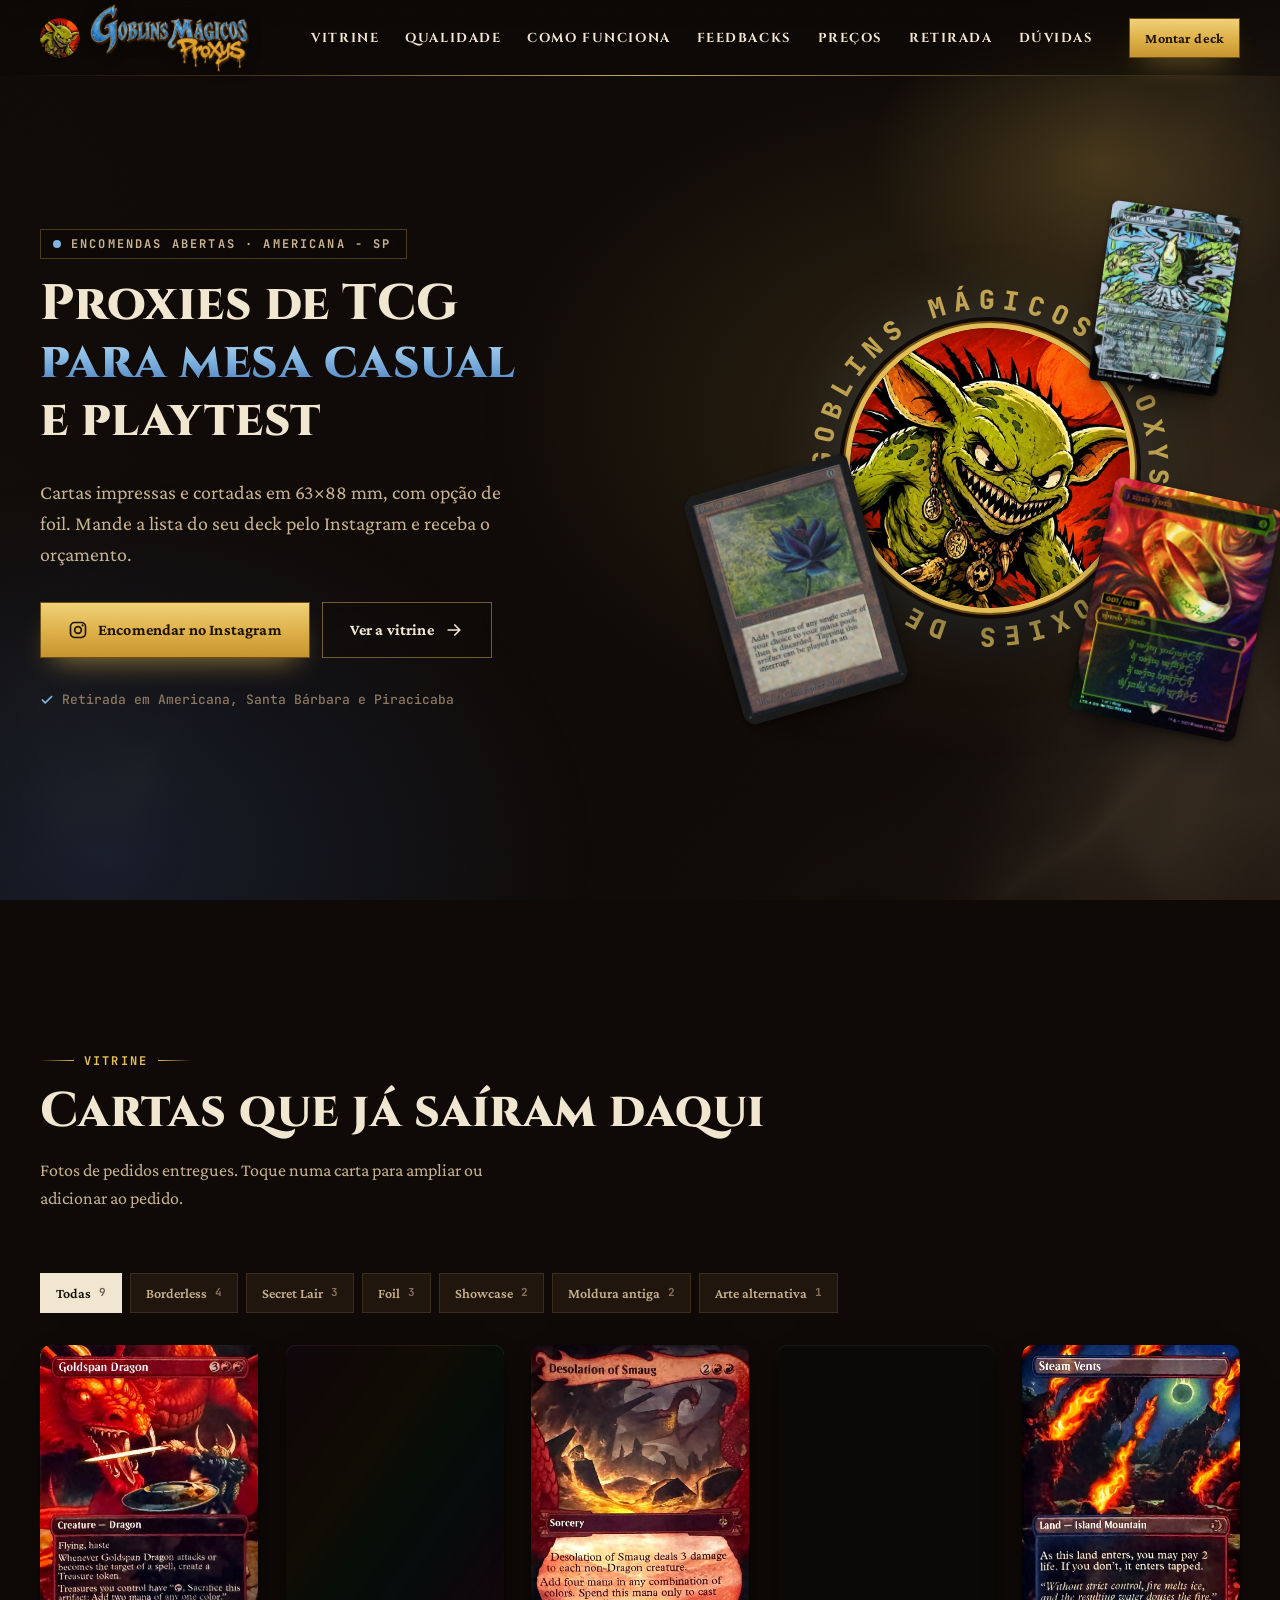
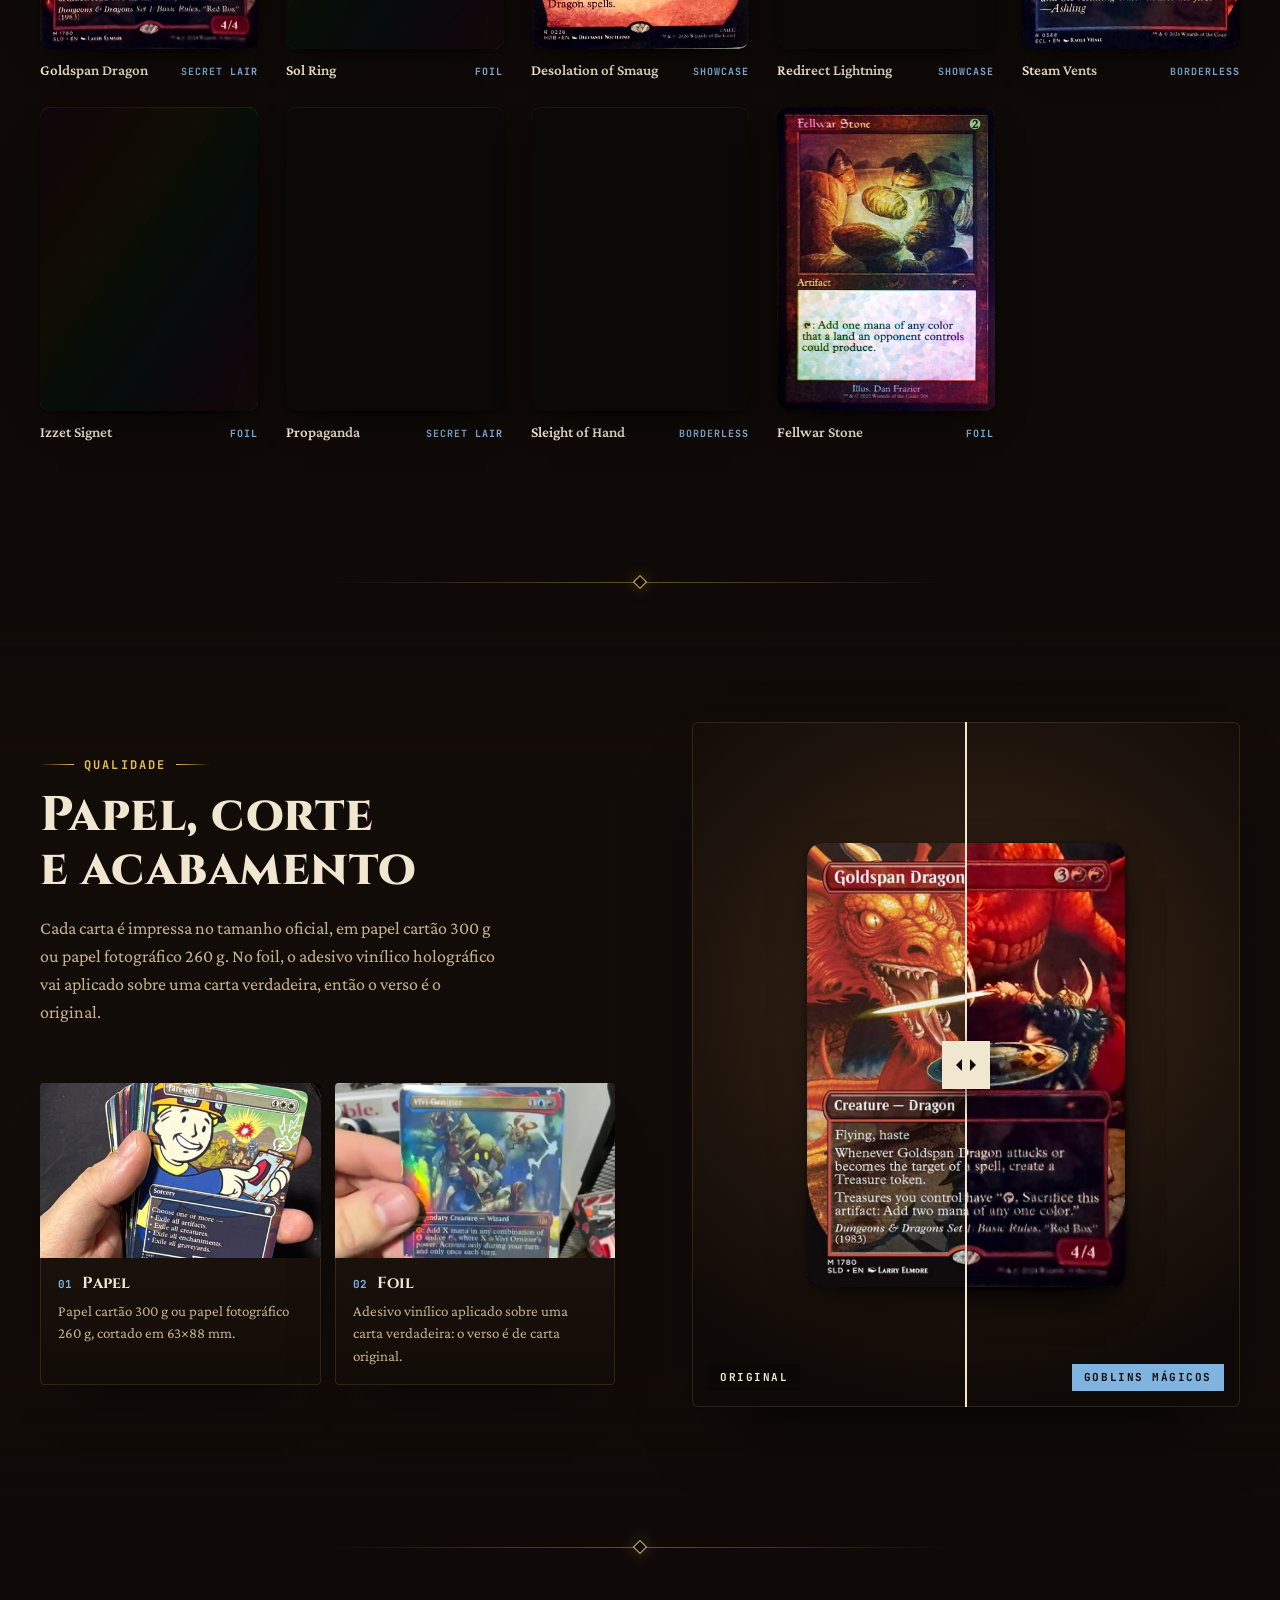
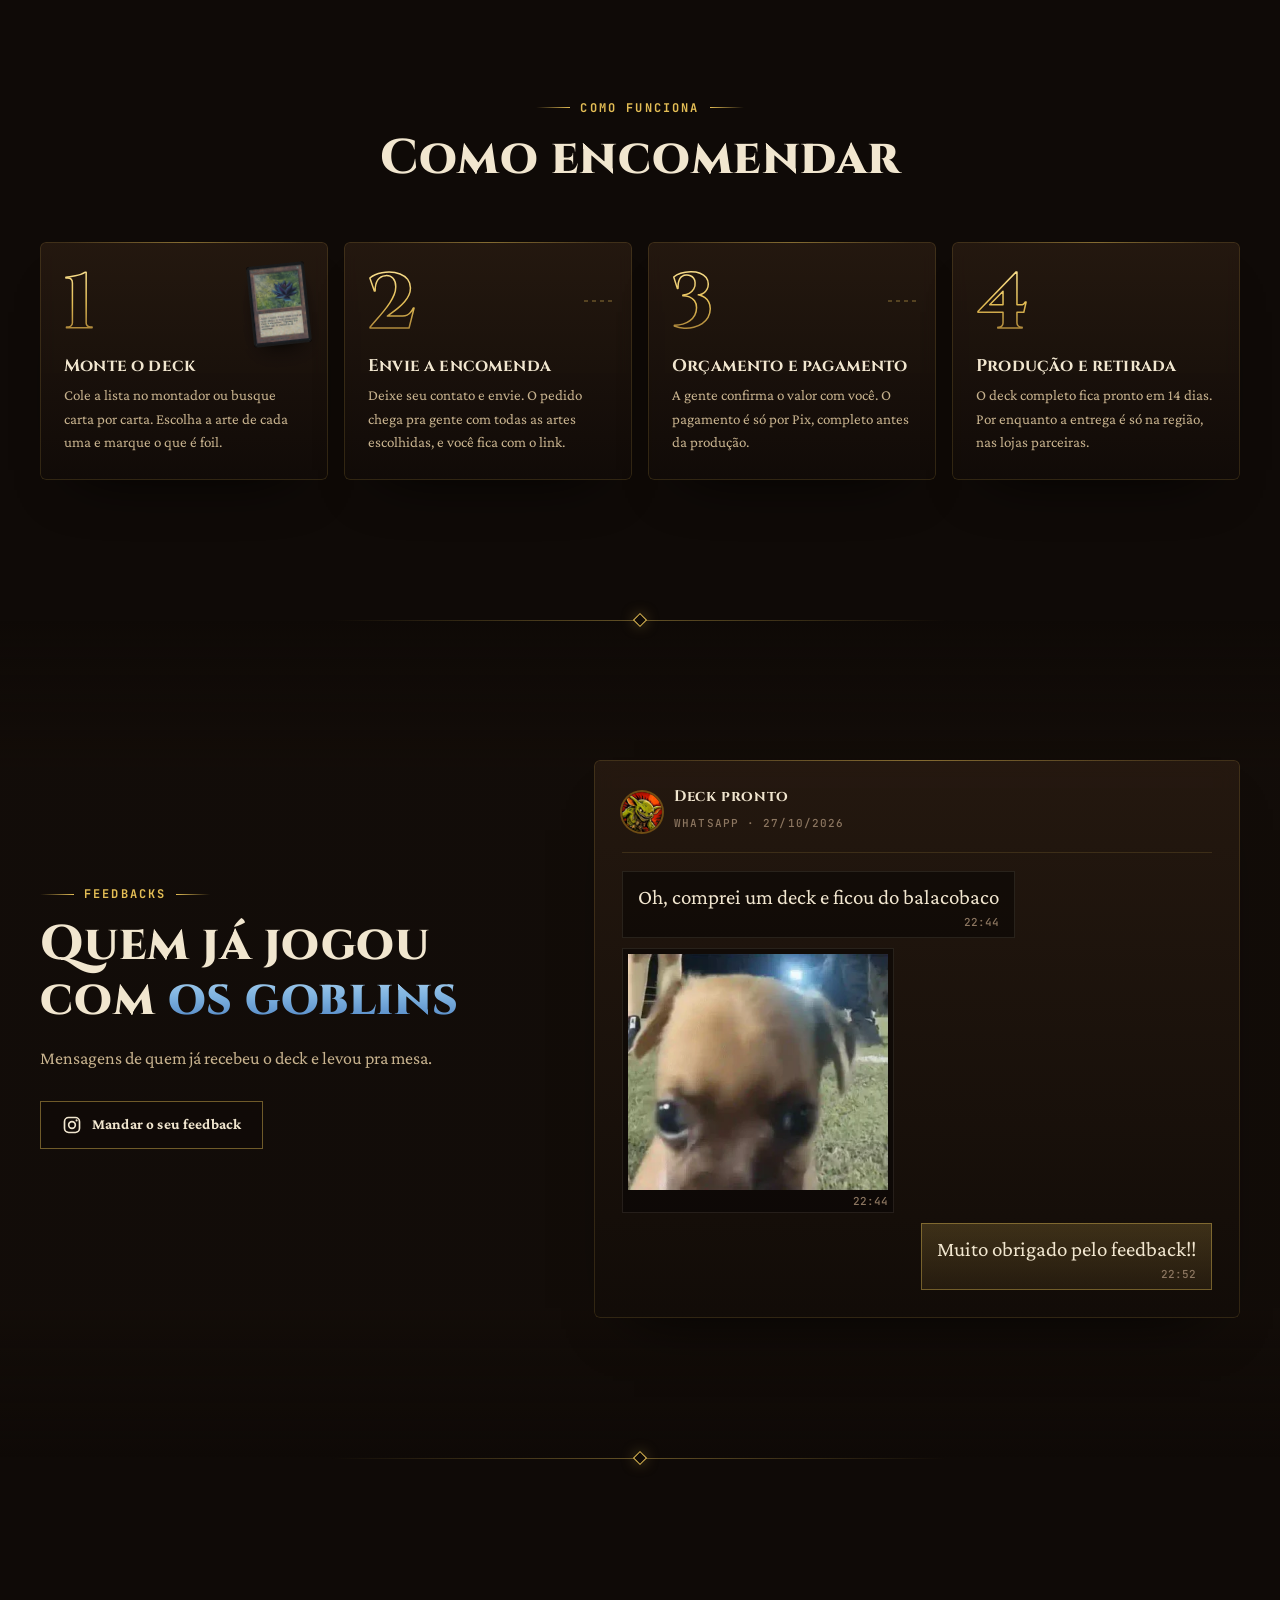
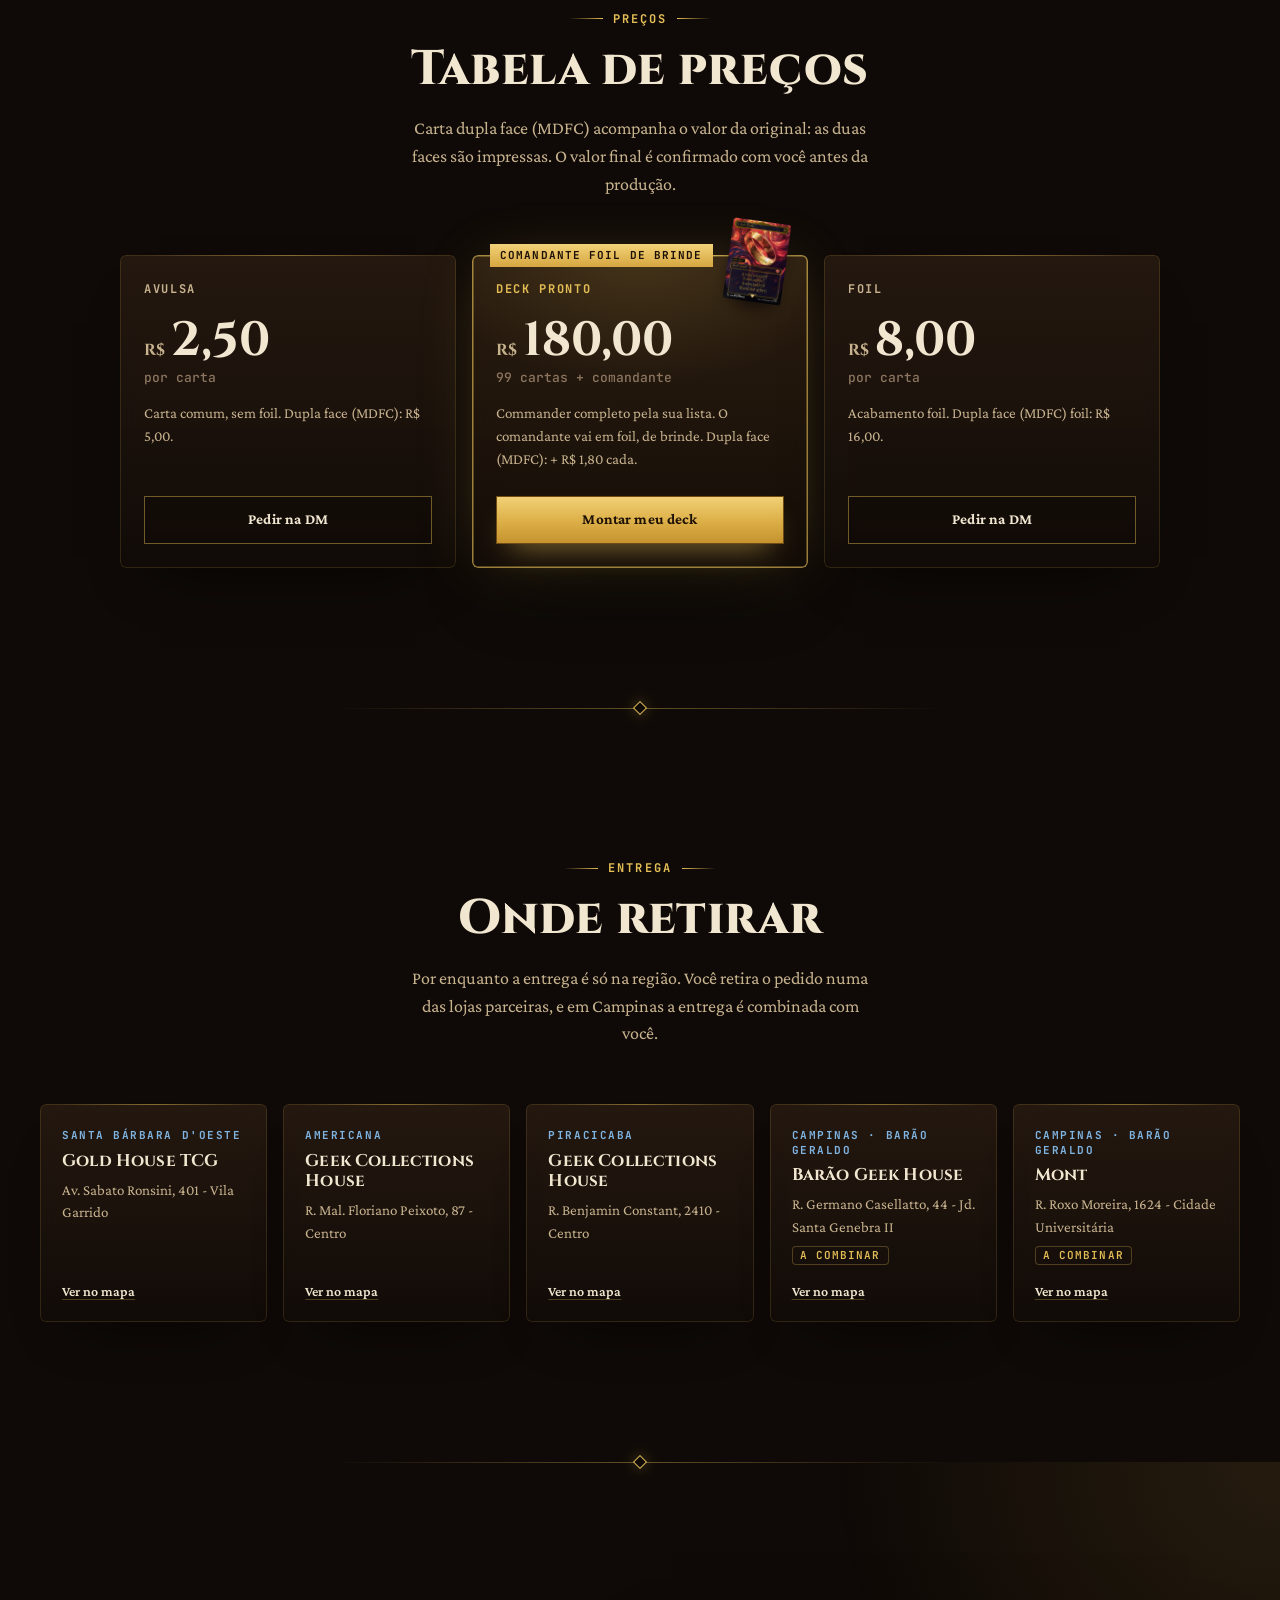
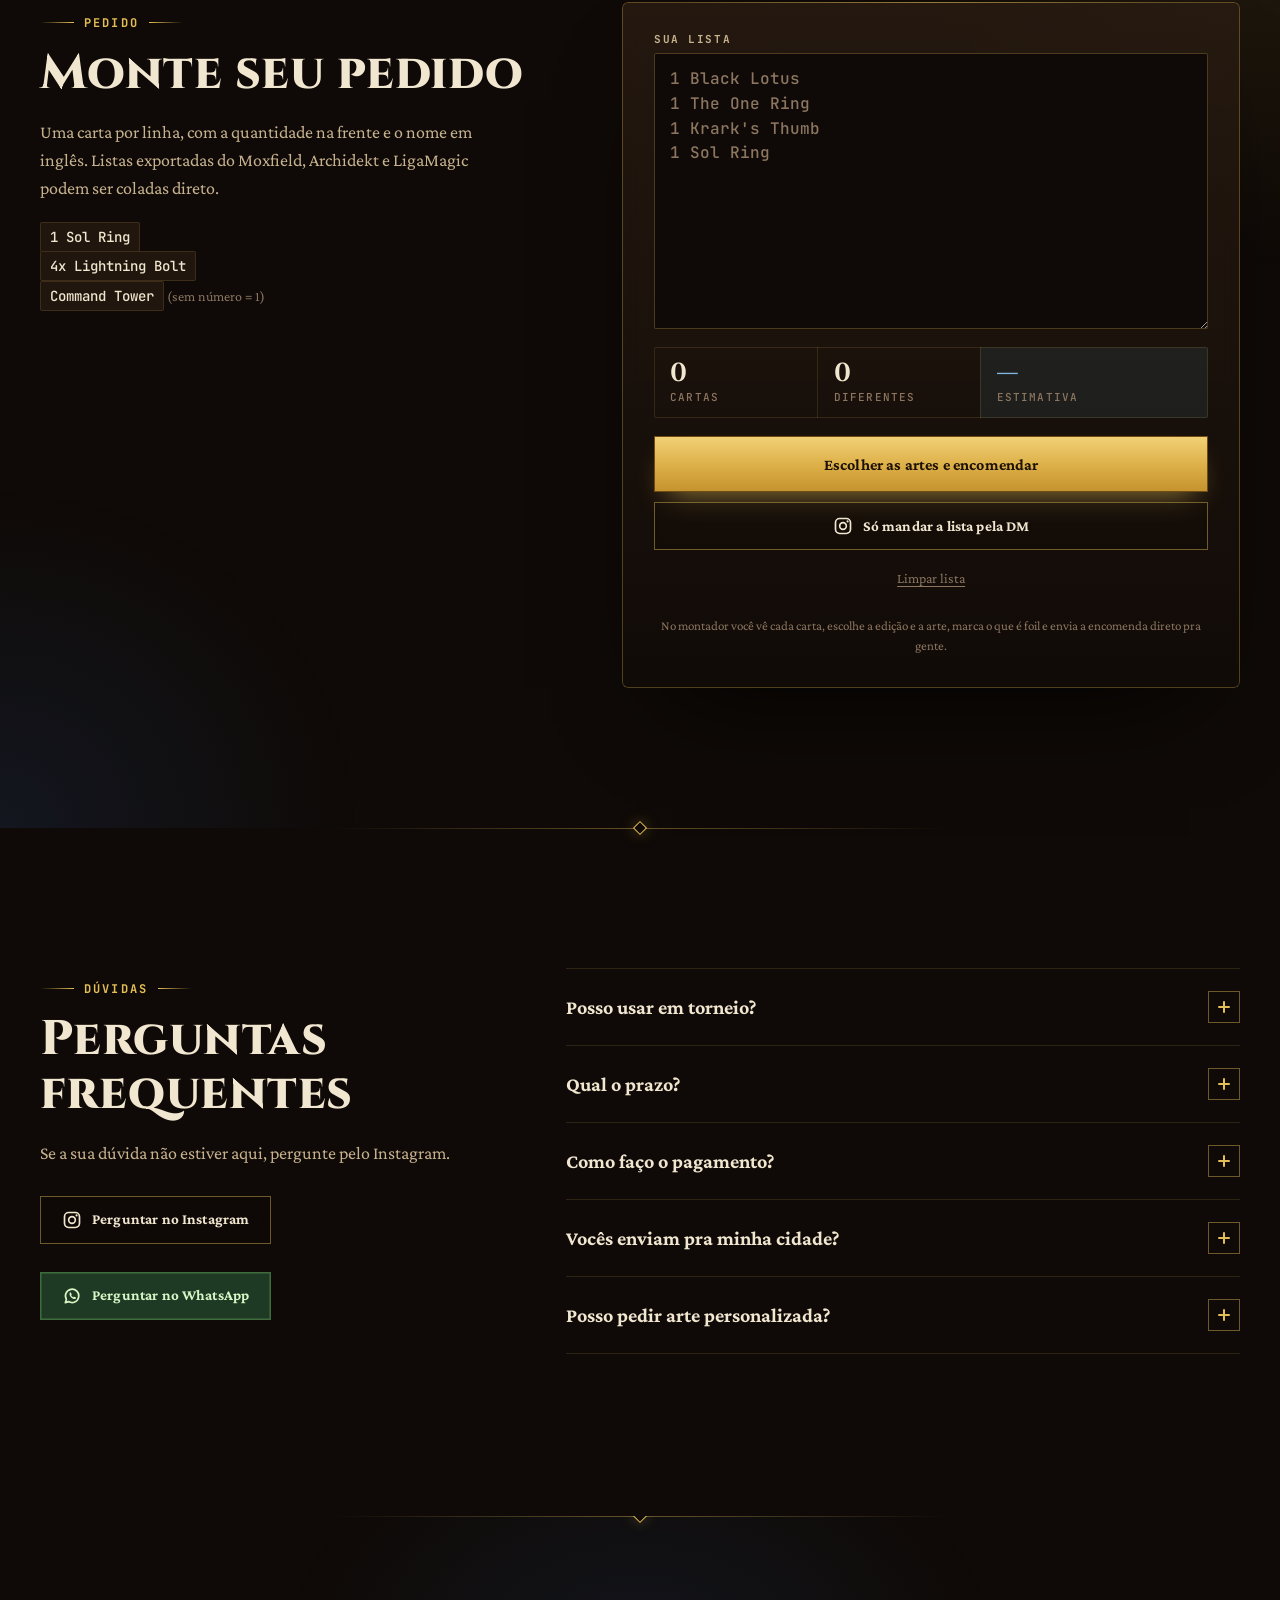
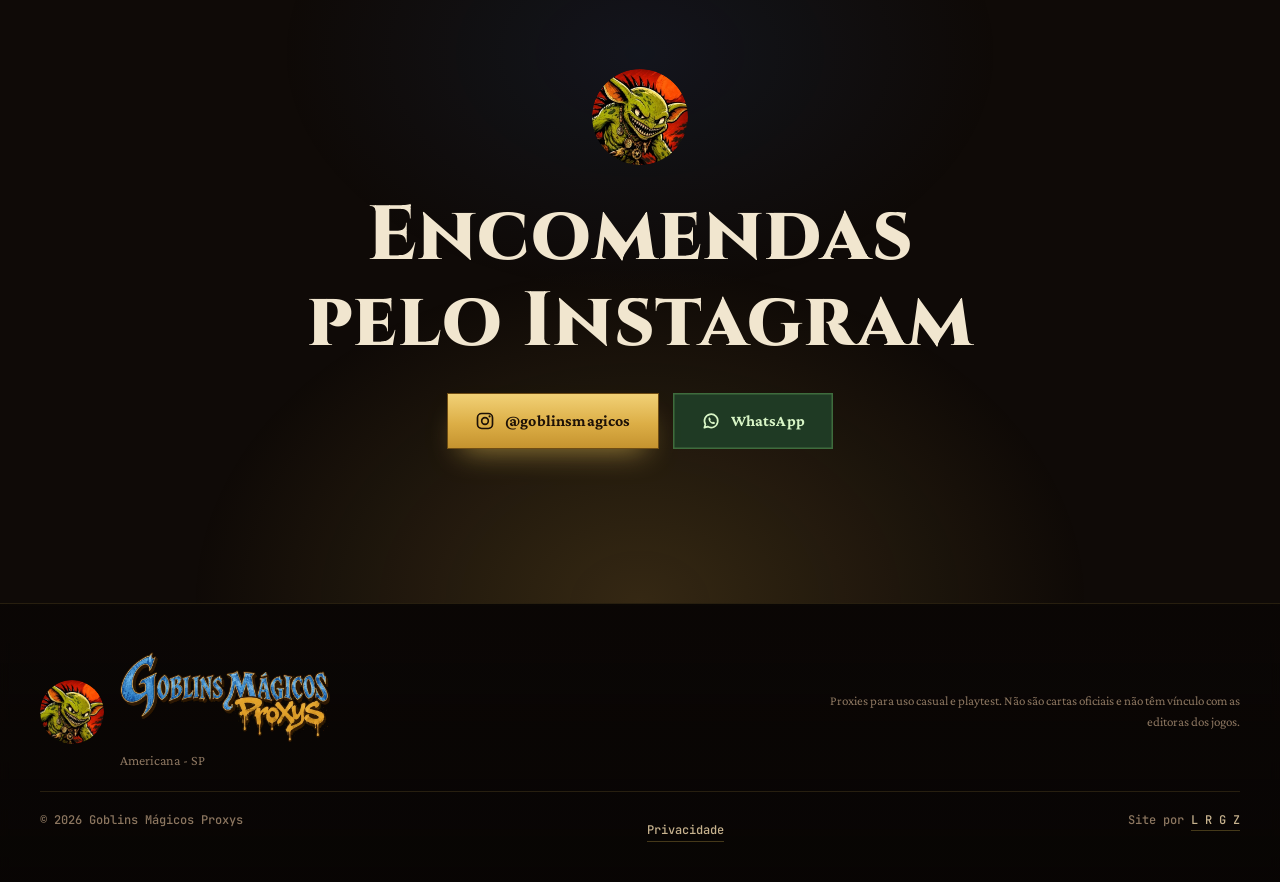
==== commit 4321e8bc: "Nova identidade no estilo Magic: logo, paleta, fumaça de fundo e feedbacks - Logo nova gerada por IA" ====
--- a/index.html
+++ b/index.html
@@ -5,7 +5,7 @@
   <meta name="viewport" content="width=device-width, initial-scale=1, viewport-fit=cover">
   <title>Goblins Mágicos Proxys · Proxies de Magic em Americana, SP</title>
   <meta name="description" content="Proxies de Magic no tamanho oficial para mesa casual, Commander e playtest: avulsa R$ 2,50, foil R$ 8, deck pronto R$ 180. Monte o deck online, retire em Americana e região.">
-  <meta name="theme-color" content="#120e0c">
+  <meta name="theme-color" content="#0f0a07">
   <link rel="canonical" href="https://goblinsmagicos.com.br/">
   <meta property="og:type" content="website">
   <meta property="og:locale" content="pt_BR">
@@ -26,8 +26,8 @@
   <link rel="apple-touch-icon" href="apple-touch-icon.png">
   <link rel="preconnect" href="https://fonts.googleapis.com">
   <link rel="preconnect" href="https://fonts.gstatic.com" crossorigin>
-  <link href="https://fonts.googleapis.com/css2?family=Almendra:wght@700&family=Permanent+Marker&family=Unbounded:wght@400;500;600;700;800&family=IBM+Plex+Sans:wght@400;500;600;700&family=JetBrains+Mono:wght@500;700&display=swap" rel="stylesheet">
-  <link rel="stylesheet" href="assets/css/style.css?v=19">
+  <link href="https://fonts.googleapis.com/css2?family=Cinzel:wght@600;700;800;900&family=Crimson+Pro:ital,wght@0,400;0,500;0,600;0,700;1,400&family=JetBrains+Mono:wght@500;700&display=swap" rel="stylesheet">
+  <link rel="stylesheet" href="assets/css/style.css?v=29">
   <script type="application/ld+json">
   {
    "@context": "https://schema.org",
@@ -46,6 +46,7 @@
   </script>
 </head>
 <body>
+  <canvas class="fumaca-fundo" data-fumaca aria-hidden="true"></canvas>
   <a class="skip" href="#conteudo">Pular para o conteúdo</a>
 
   <!-- ============ TOPO ============ -->
@@ -53,12 +54,13 @@
     <div class="topbar__in wrap">
       <a class="brand" href="#topo" aria-label="Início">
         <img src="assets/img/logo-192.webp" width="40" height="40" alt="">
-        <span class="brand__txt"><span class="brand__nome">Goblins Mágicos</span><span class="brand__proxys">Proxys</span></span>
+        <img class="brand__marca" src="assets/img/marca.webp?v=3" width="159" height="68" alt="Goblins Mágicos Proxys">
       </a>
       <nav class="nav" aria-label="Principal">
         <a href="#vitrine">Vitrine</a>
         <a href="#qualidade">Qualidade</a>
         <a href="#como">Como funciona</a>
+        <a href="#feedbacks">Feedbacks</a>
         <a href="#precos">Preços</a>
         <a href="#retirada">Retirada</a>
         <a href="#faq">Dúvidas</a>
@@ -73,6 +75,7 @@
       <a href="#vitrine">Vitrine</a>
       <a href="#qualidade">Qualidade</a>
       <a href="#como">Como funciona</a>
+      <a href="#feedbacks">Feedbacks</a>
       <a href="#precos">Preços</a>
       <a href="#retirada">Retirada</a>
       <a href="montar.html">Montar deck</a>
@@ -110,10 +113,6 @@
       </div>
     </section>
 
-    <!-- ============ SELOS ============ -->
-    <div class="ticker" aria-label="Diferenciais">
-      <div class="ticker__track" data-ticker></div>
-    </div>
 
     <!-- ============ VITRINE ============ -->
     <section class="section" id="vitrine">
@@ -160,8 +159,21 @@
       </div>
     </section>
 
+    <!-- ============ FEEDBACKS ============ -->
+    <section class="section section--alt" id="feedbacks">
+      <div class="wrap fb">
+        <header class="sec-head" data-reveal>
+          <p class="kicker">Feedbacks</p>
+          <h2 class="sec-title">Quem já jogou com <em>os goblins</em></h2>
+          <p class="sec-lead">Mensagens de quem já recebeu o deck e levou pra mesa.</p>
+          <a class="btn btn--ghost" data-ig-dm target="_blank" rel="noopener"><svg aria-hidden="true" viewBox="0 0 24 24"><use href="#i-ig"/></svg>Mandar o seu feedback</a>
+        </header>
+        <div class="fb__lista" data-feedbacks></div>
+      </div>
+    </section>
+
     <!-- ============ PREÇOS ============ -->
-    <section class="section section--alt" id="precos">
+    <section class="section" id="precos">
       <div class="wrap">
         <header class="sec-head sec-head--center" data-reveal>
           <p class="kicker">Preços</p>
@@ -220,10 +232,6 @@
       </div>
     </section>
 
-    <!-- ============ DEPOIMENTOS ============ -->
-    <section class="section section--tight" aria-label="Depoimentos">
-      <div class="quotes" data-quotes></div>
-    </section>
 
     <!-- ============ FAQ ============ -->
     <section class="section" id="faq">
@@ -257,7 +265,7 @@
       <div class="foot__brand">
         <img src="assets/img/logo-192.webp" width="64" height="64" alt="">
         <div>
-          <span class="brand__txt foot__marca" aria-label="Goblins Mágicos Proxys"><span class="brand__nome">Goblins Mágicos</span><span class="brand__proxys">Proxys</span></span>
+          <img class="foot__marca" src="assets/img/marca.webp?v=3" width="210" height="90" alt="Goblins Mágicos Proxys">
           <span class="foot__cidade" data-bind="marca.cidade"></span>
         </div>
       </div>
@@ -298,7 +306,8 @@
     <symbol id="i-plus" viewBox="0 0 24 24"><path fill="none" stroke="currentColor" stroke-width="2.4" stroke-linecap="round" d="M12 5v14M5 12h14"/></symbol>
   </svg>
 
-  <script src="assets/js/config.js?v=20"></script>
-  <script src="assets/js/main.js?v=22"></script>
+  <script src="assets/js/config.js?v=21"></script>
+  <script src="assets/js/main.js?v=25"></script>
+  <script src="assets/js/fumaca.js?v=1" defer></script>
 </body>
 </html>
--- a/assets/css/style.css
+++ b/assets/css/style.css
@@ -3,24 +3,31 @@
    ===================================================================== */
 
 :root {
-  --bg: #120e0c;
-  --bg-2: #1a1411;
-  --surface: #221a15;
-  --surface-2: #2b211b;
-  --line: rgba(243, 230, 200, .12);
-  --line-2: rgba(243, 230, 200, .22);
-  --ink: #f3e6c8;
-  --ink-2: #bcae93;
-  --ink-3: #85786a;
-  --red: #de3b20;
-  --red-deep: #8e1d0f;
-  --orange: #f47b2a;
-  --green: #a9c43c;
-  --green-deep: #52701d;
-  --gold: #d9a441;
-
-  --f-display: "Unbounded", "Arial Black", system-ui, sans-serif;
-  --f-body: "IBM Plex Sans", system-ui, -apple-system, "Segoe UI", sans-serif;
+  /* paleta da logo: azul de pedra das letras, ouro do "Proxys", ocre do contorno, marrom da sombra */
+  --bg: #0f0a07;
+  --bg-2: #160f0a;
+  --surface: #21160e;
+  --surface-2: #2f2014;
+  --line: rgba(227, 189, 85, .14);
+  --line-2: rgba(227, 189, 85, .28);
+  --ink: #f1e6cf;
+  --ink-2: #c7b28e;
+  --ink-3: #8c7660;
+  --terra: #b4602f;
+  --amber: #e0a040;
+  --blue: #7fb3e0;
+  --blue-deep: #2c5aa0;
+  --gold: #e3bd55;
+  --ochre: #b08a3c;
+  --gold-deep: #6e4c14;
+  /* cartões: vidro escuro com fio de ouro em cima, deixa o líquido passar */
+  --card: linear-gradient(90deg, transparent 8%, rgba(227, 189, 85, .42), transparent 92%) top / 100% 1px no-repeat,
+          linear-gradient(180deg, rgba(42, 28, 18, .78), rgba(18, 12, 8, .82));
+  --card-edge: 0 0 0 1px rgba(227, 189, 85, .15) inset, 0 30px 60px -40px #000;
+  --card-edge-hi: 0 0 0 1px rgba(227, 189, 85, .42) inset, 0 34px 70px -34px #000, 0 0 50px -24px rgba(127, 179, 224, .4);
+
+  --f-display: "Cinzel", "Trajan Pro", Georgia, serif;
+  --f-body: "Crimson Pro", "Plantin", Georgia, serif;
   --f-mono: "JetBrains Mono", ui-monospace, monospace;
 
   --wrap: 1200px;
@@ -30,17 +37,17 @@
   --ease: cubic-bezier(.16, .84, .32, 1);
   --ease-out: cubic-bezier(.16, 1, .3, 1);
   --spring: cubic-bezier(.34, 1.56, .64, 1);
-  --top-h: 68px;
+  --top-h: 76px;
   color-scheme: dark;
 }
 
 *, *::before, *::after { box-sizing: border-box; }
 html { overflow-x: clip; -webkit-text-size-adjust: 100%; scroll-behavior: smooth; scroll-padding-top: calc(var(--top-h) + 12px); }
-body {
+html { background: var(--bg); }
+body { /* sem fundo próprio: o do html fica embaixo e a fumaça (z-index -1) aparece por cima dele */
   margin: 0;
-  background: var(--bg);
   color: var(--ink);
-  font: 400 17px/1.6 var(--f-body);
+  font: 400 19px/1.55 var(--f-body);
   -webkit-font-smoothing: antialiased;
   overflow-x: clip;
 }
@@ -49,34 +56,40 @@
   background-image: url("data:image/svg+xml,%3Csvg xmlns='http://www.w3.org/2000/svg' width='160' height='160'%3E%3Cfilter id='n'%3E%3CfeTurbulence type='fractalNoise' baseFrequency='.85' numOctaves='3' stitchTiles='stitch'/%3E%3C/filter%3E%3Crect width='100%25' height='100%25' filter='url(%23n)'/%3E%3C/svg%3E");
 }
 img { max-width: 100%; display: block; }
+
+/* fumaça de fundo (assets/js/fumaca.js): fixa atrás de tudo */
+.fumaca-fundo { position: fixed; inset: 0; z-index: -1; width: 100vw; height: 100lvh; pointer-events: none; opacity: 0; transition: opacity 3s var(--ease); }
+.fumaca-fundo.is-on { opacity: 1; }
 [hidden] { display: none !important; }
 a { color: inherit; }
 button { font: inherit; color: inherit; }
-::selection { background: var(--green); color: var(--bg); }
-:focus-visible { outline: 2px solid var(--green); outline-offset: 3px; border-radius: 6px; }
+::selection { background: var(--gold); color: var(--bg); }
+:focus-visible { outline: 2px solid var(--blue); outline-offset: 3px; border-radius: 6px; }
 
 .wrap { width: min(100% - 2 * var(--gutter), var(--wrap)); margin-inline: auto; }
-.skip { position: absolute; left: -999px; top: 8px; z-index: 200; background: var(--green); color: var(--bg); padding: 8px 14px; border-radius: 2px; }
+.skip { position: absolute; left: -999px; top: 8px; z-index: 200; background: var(--blue); color: var(--bg); padding: 8px 14px; border-radius: 2px; }
 .skip:focus { left: 8px; }
 
 /* marcação "a preencher" */
-.is-todo { outline: 1.5px dashed rgba(244, 123, 42, .7); outline-offset: 3px; border-radius: 4px; }
+.is-todo { outline: 1.5px dashed rgba(224, 160, 64, .7); outline-offset: 3px; border-radius: 4px; }
 
 /* ---------- Tipografia ---------- */
 .eyebrow, .kicker {
-  font: 700 12px/1 var(--f-mono); letter-spacing: .14em; text-transform: uppercase; color: var(--green);
+  font: 700 12px/1 var(--f-mono); letter-spacing: .18em; text-transform: uppercase; color: var(--gold);
   display: inline-flex; align-items: center; gap: 10px; margin: 0 0 18px;
 }
-.eyebrow { padding: 8px 14px 8px 12px; border: 1px solid var(--line-2); border-radius: 0; background: rgba(18, 14, 12, .5); backdrop-filter: blur(6px); color: var(--ink-2); }
-.dot { width: 8px; height: 8px; border-radius: 50%; background: var(--green); }
-@keyframes pulse { 70% { box-shadow: 0 0 0 10px rgba(169, 196, 60, 0); } 100% { box-shadow: 0 0 0 0 rgba(169, 196, 60, 0); } }
+.eyebrow { padding: 8px 14px 8px 12px; border: 1px solid var(--line-2); border-radius: 0; background: rgba(10, 7, 5, .5); backdrop-filter: blur(6px); color: var(--ink-2); }
+.kicker::before, .kicker::after { content: ""; width: 34px; height: 1px; background: linear-gradient(90deg, transparent, var(--gold)); }
+.kicker::after { transform: scaleX(-1); }
+.dot { width: 8px; height: 8px; border-radius: 50%; background: var(--blue); animation: pulse 2.4s infinite; }
+@keyframes pulse { 70% { box-shadow: 0 0 0 10px rgba(127, 179, 224, 0); } 100% { box-shadow: 0 0 0 0 rgba(127, 179, 224, 0); } }
 
 .sec-title, .hero__title, .final__title {
-  font-family: var(--f-display); font-weight: 800; line-height: 1.06; letter-spacing: -.035em; margin: 0;
+  font-family: var(--f-display); font-weight: 800; line-height: 1.12; letter-spacing: .01em; margin: 0;
   text-wrap: balance;
 }
 .sec-title { font-size: clamp(28px, 3.8vw, 50px); }
-.sec-title em, .final__title em { font-style: normal; color: var(--green); }
+.sec-title em, .final__title em, .hero__title .ln--hl > span { font-style: normal; color: var(--blue); background: linear-gradient(180deg, #b9dbf3, #7fb3e0 45%, #3f73b8); -webkit-background-clip: text; background-clip: text; -webkit-text-fill-color: transparent; }
 .sec-lead { color: var(--ink-2); max-width: 46ch; margin: 18px 0 0; font-size: 18px; }
 .sec-head { margin-bottom: clamp(32px, 5vw, 56px); }
 .sec-head--center { text-align: center; }
@@ -98,11 +111,15 @@
 .btn--sm { min-height: 40px; padding: 0 16px; font-size: 14px; }
 .btn--lg { min-height: 56px; padding: 0 28px; font-size: 16px; }
 .btn--block { width: 100%; }
-.btn--ig { --bgc: var(--red); --fg: #fff5e6; box-shadow: 4px 4px 0 #000; }
-.btn--ig:hover { box-shadow: 6px 6px 0 #000; }
-.btn--ig:active { box-shadow: 1px 1px 0 #000; }
-.btn--ghost { --bgc: transparent; box-shadow: 0 0 0 1.5px var(--line-2) inset; }
-.btn--ghost:hover { --bgc: rgba(243, 230, 200, .06); box-shadow: 0 0 0 1.5px var(--ink) inset; }
+.btn--ig { --bgc: linear-gradient(180deg, #f2d278, #dcae46 55%, #c4922e); --fg: #1d1107; position: relative; overflow: hidden; isolation: isolate;
+  box-shadow: 0 0 0 1px var(--gold-deep) inset, 0 1px 0 rgba(255, 246, 214, .6) inset, 0 14px 30px -14px rgba(227, 189, 85, .7); }
+.btn--ig::after { /* reflexo que passa no hover */
+  content: ""; position: absolute; inset: 0; z-index: -1; background: linear-gradient(105deg, transparent 35%, rgba(255, 250, 225, .55) 50%, transparent 65%); transform: translateX(-120%); transition: transform .9s var(--ease-out); }
+.btn--ig:hover { box-shadow: 0 0 0 1px var(--gold-deep) inset, 0 1px 0 rgba(255, 246, 214, .6) inset, 0 20px 40px -14px rgba(227, 189, 85, .85); }
+.btn--ig:hover::after { transform: translateX(120%); }
+.btn--ig:active { box-shadow: 0 0 0 1px var(--gold-deep) inset, 0 6px 14px -8px rgba(227, 189, 85, .7); }
+.btn--ghost { --bgc: rgba(15, 10, 7, .35); box-shadow: 0 0 0 1px rgba(227, 189, 85, .45) inset; backdrop-filter: blur(6px); -webkit-backdrop-filter: blur(6px); }
+.btn--ghost:hover { --bgc: rgba(227, 189, 85, .08); box-shadow: 0 0 0 1px var(--gold) inset; }
 .btn--ghost svg { transition: transform .35s var(--ease); }
 .btn--ghost:hover svg { transform: translateX(3px); }
 .btn--wa { --bgc: #1f3a24; --fg: #d8f5c6; box-shadow: 0 0 0 1.5px rgba(120, 200, 110, .35) inset; }
@@ -110,68 +127,67 @@
 .linkbtn:hover { color: var(--ink); }
 
 /* ---------- Topo ---------- */
-.topbar { position: fixed; inset: 0 0 auto; z-index: 50; height: var(--top-h); transition: background-color .3s, border-color .3s, transform .4s var(--ease); border-bottom: 1px solid transparent; }
-.topbar.is-solid { background: rgba(18, 14, 12, .82); backdrop-filter: blur(14px) saturate(1.3); -webkit-backdrop-filter: blur(14px) saturate(1.3); border-color: var(--line); }
-.topbar.is-hidden { transform: translateY(-100%); }
+.topbar { position: fixed; inset: 0 0 auto; z-index: 50; height: var(--top-h); transition: background-color .4s, box-shadow .4s, transform .4s var(--ease);
+  background: linear-gradient(180deg, rgba(10, 7, 5, .82), rgba(10, 7, 5, .5)); backdrop-filter: blur(14px) saturate(1.3); -webkit-backdrop-filter: blur(14px) saturate(1.3); }
+.topbar::after { /* fio de ouro com brilho no meio */
+  content: ""; position: absolute; inset: auto 0 0; height: 1px; background: linear-gradient(90deg, transparent, rgba(227, 189, 85, .25) 20%, rgba(242, 210, 120, .8) 50%, rgba(227, 189, 85, .25) 80%, transparent); }
+.topbar.is-solid { background: rgba(10, 7, 5, .9); box-shadow: 0 18px 40px -24px #000; }
 .topbar__in { height: 100%; display: flex; align-items: center; gap: 24px; }
 .brand { flex: none; display: flex; align-items: center; gap: 10px; text-decoration: none; margin-right: auto; }
-.brand img { border-radius: 50%; }
-.brand__txt { display: grid; line-height: 1; white-space: nowrap; }
-.brand__nome { font: 700 21px/1 "Almendra", Georgia, serif; letter-spacing: .01em; color: #d8f1e6; -webkit-text-stroke: .6px #0d2a26; text-shadow: 0 2px 0 #0d2a26, 0 0 12px rgba(120, 220, 200, .18); }
-.brand__proxys { justify-self: end; margin: -5px 2px 0 0; font: 400 15px/1 "Permanent Marker", "Comic Sans MS", cursive; letter-spacing: .06em; text-transform: uppercase; color: #f3e6c8; transform: rotate(-5deg); text-shadow: 2px 2px 0 #3b1d55, -1px -1px 0 #3b1d55; transition: transform .35s var(--ease); }
-.brand:hover .brand__proxys { transform: rotate(-8deg) translateY(-1px); }
-.nav { display: flex; gap: 4px; }
-.nav a { text-decoration: none; font-weight: 600; font-size: 15px; color: var(--ink-2); padding: 8px 12px; border-radius: 0; transition: color .2s, background-color .2s; }
-.nav a:hover, .nav a.is-active { color: var(--ink); background: rgba(243, 230, 200, .07); }
-.menu-btn { display: none; width: 44px; height: 44px; border: 0; background: var(--surface); border-radius: 0; position: relative; cursor: pointer; }
-.menu-btn span { position: absolute; left: 13px; right: 13px; height: 2px; background: var(--ink); border-radius: 2px; transition: transform .35s var(--ease), top .35s var(--ease); }
+.brand img:not(.brand__marca) { border-radius: 50%; }
+.brand__marca { display: block; width: auto; height: 68px; filter: drop-shadow(0 2px 6px rgba(0, 0, 0, .5)); transition: transform .35s var(--ease); }
+.brand:hover .brand__marca { transform: rotate(-1.5deg) scale(1.03); }
+.nav { display: flex; gap: 2px; }
+.nav a { position: relative; white-space: nowrap; text-decoration: none; font: 700 13px/1 var(--f-display); letter-spacing: .12em; text-transform: uppercase; color: var(--ink); padding: 12px; transition: color .3s; }
+.nav a::after { content: ""; position: absolute; left: 12px; right: 12px; bottom: 4px; height: 1px; background: linear-gradient(90deg, transparent, var(--gold), transparent); transform: scaleX(0); transition: transform .45s var(--ease-out); }
+.nav a::before { content: ""; position: absolute; left: 50%; bottom: 2px; width: 5px; height: 5px; translate: -50% 0; rotate: 45deg; background: var(--gold); opacity: 0; transition: opacity .3s; }
+.nav a:hover { color: var(--gold); }
+.nav a:hover::after, .nav a.is-active::after { transform: scaleX(1); }
+.nav a.is-active { color: var(--gold); }
+.nav a.is-active::before { opacity: 1; }
+.menu-btn { display: none; width: 44px; height: 44px; border: 0; background: rgba(15, 10, 7, .5); box-shadow: 0 0 0 1px rgba(227, 189, 85, .45) inset; border-radius: 0; position: relative; cursor: pointer; }
+.menu-btn span { position: absolute; left: 13px; right: 13px; height: 2px; background: var(--gold); border-radius: 2px; transition: transform .35s var(--ease), top .35s var(--ease); }
 .menu-btn span:first-child { top: 18px; }
 .menu-btn span:last-child { top: 25px; }
 .menu-btn[aria-expanded="true"] span:first-child { top: 21px; transform: rotate(45deg); }
 .menu-btn[aria-expanded="true"] span:last-child { top: 21px; transform: rotate(-45deg); }
 
-.drawer { position: fixed; inset: 0; z-index: 45; background: rgba(18, 14, 12, .97); padding: calc(var(--top-h) + 24px) var(--gutter) 32px; display: flex; flex-direction: column; justify-content: space-between; opacity: 0; transition: opacity .3s var(--ease); }
+.drawer { position: fixed; inset: 0; z-index: 45; background: rgba(10, 7, 5, .82); backdrop-filter: blur(18px) saturate(1.2); -webkit-backdrop-filter: blur(18px) saturate(1.2); padding: calc(var(--top-h) + 24px) var(--gutter) 32px; display: flex; flex-direction: column; justify-content: space-between; opacity: 0; transition: opacity .3s var(--ease); }
 .drawer.is-open { opacity: 1; }
-.drawer nav { display: flex; flex-direction: column; }
-.drawer nav a { font: 700 clamp(24px, 7vw, 34px)/1.3 var(--f-display); letter-spacing: -.03em; text-decoration: none; padding: 6px 0; border-bottom: 1px solid var(--line); opacity: 0; transform: translateY(16px); transition: opacity .4s var(--ease), transform .5s var(--ease-out), color .2s; transition-delay: calc(var(--i, 0) * 45ms + 60ms); }
-.drawer nav a:hover { color: var(--green); }
+.drawer nav { display: flex; flex-direction: column; counter-reset: dn; }
+.drawer nav a { display: flex; align-items: baseline; gap: 16px; font: 700 clamp(24px, 7vw, 34px)/1.3 var(--f-display); letter-spacing: .01em; text-decoration: none; padding: 10px 0; border-bottom: 1px solid var(--line); opacity: 0; transform: translateY(16px); transition: opacity .4s var(--ease), transform .5s var(--ease-out), color .2s; transition-delay: calc(var(--i, 0) * 45ms + 60ms); }
+.drawer nav a::before { counter-increment: dn; content: "0" counter(dn); font: 700 11px/1 var(--f-mono); letter-spacing: .1em; color: var(--gold); }
+.drawer nav a:hover { color: var(--gold); }
 .drawer.is-open nav a { opacity: 1; transform: none; }
 
 /* ---------- Hero ---------- */
 .hero { position: relative; min-height: 100svh; display: flex; align-items: center; padding: calc(var(--top-h) + 32px) 0 72px; overflow: hidden; isolation: isolate; }
 .hero__bg { position: absolute; inset: 0; z-index: -1; pointer-events: none;
   background:
-    radial-gradient(60% 55% at 78% 45%, rgba(222, 59, 32, .42), transparent 70%),
-    radial-gradient(28% 28% at 88% 18%, rgba(244, 123, 42, .45), transparent 70%),
-    radial-gradient(50% 50% at 10% 100%, rgba(82, 112, 29, .28), transparent 70%),
-    var(--bg);
-}
-.hero__bg::after { /* retícula de HQ */
-  content: ""; position: absolute; inset: 0; opacity: .22;
-  background-image: radial-gradient(rgba(0, 0, 0, .85) 1.1px, transparent 1.4px); background-size: 7px 7px;
-  -webkit-mask-image: radial-gradient(70% 70% at 75% 45%, #000 20%, transparent 75%); mask-image: radial-gradient(70% 70% at 75% 45%, #000 20%, transparent 75%);
+    radial-gradient(55% 55% at 76% 46%, rgba(176, 138, 60, .2), transparent 70%),
+    radial-gradient(26% 26% at 86% 18%, rgba(227, 189, 85, .22), transparent 70%),
+    radial-gradient(55% 60% at 8% 95%, rgba(44, 90, 160, .22), transparent 70%);
 }
 .hero__grid { display: grid; grid-template-columns: 1.3fr 1fr; gap: clamp(24px, 4vw, 64px); align-items: center; }
 .hero__title { font-size: clamp(32px, 3.9vw, 60px); }
 .hero__title .ln { display: block; overflow: hidden; padding-bottom: .04em; }
 .hero__title .ln > span { display: inline-block; transform: translateY(105%); animation: rise .95s var(--ease-out) forwards; animation-delay: calc(var(--i) * 110ms + 150ms); }
-.hero__title .ln--hl > span { color: var(--green); }
 @keyframes rise { to { transform: none; } }
 .hero__sub { color: var(--ink-2); font-size: clamp(17px, 1.6vw, 20px); max-width: 44ch; margin: 26px 0 0; }
 .hero__ctas { display: flex; flex-wrap: wrap; gap: 12px; margin-top: 32px; }
 .hero__proofs { list-style: none; padding: 0; margin: 34px 0 0; display: flex; flex-wrap: wrap; gap: 8px 22px; font: 500 13px/1.3 var(--f-mono); color: var(--ink-3); }
 .hero__proofs li { display: flex; align-items: center; gap: 8px; }
-.hero__proofs li::before { content: ""; width: 14px; height: 14px; flex: none; background: var(--green); -webkit-mask: url("data:image/svg+xml,%3Csvg xmlns='http://www.w3.org/2000/svg' viewBox='0 0 24 24'%3E%3Cpath d='M4 12l5 5L20 6' fill='none' stroke='%23000' stroke-width='3' stroke-linecap='round' stroke-linejoin='round'/%3E%3C/svg%3E") center/contain no-repeat; mask: url("data:image/svg+xml,%3Csvg xmlns='http://www.w3.org/2000/svg' viewBox='0 0 24 24'%3E%3Cpath d='M4 12l5 5L20 6' fill='none' stroke='%23000' stroke-width='3' stroke-linecap='round' stroke-linejoin='round'/%3E%3C/svg%3E") center/contain no-repeat; }
+.hero__proofs li::before { content: ""; width: 14px; height: 14px; flex: none; background: var(--blue); -webkit-mask: url("data:image/svg+xml,%3Csvg xmlns='http://www.w3.org/2000/svg' viewBox='0 0 24 24'%3E%3Cpath d='M4 12l5 5L20 6' fill='none' stroke='%23000' stroke-width='3' stroke-linecap='round' stroke-linejoin='round'/%3E%3C/svg%3E") center/contain no-repeat; mask: url("data:image/svg+xml,%3Csvg xmlns='http://www.w3.org/2000/svg' viewBox='0 0 24 24'%3E%3Cpath d='M4 12l5 5L20 6' fill='none' stroke='%23000' stroke-width='3' stroke-linecap='round' stroke-linejoin='round'/%3E%3C/svg%3E") center/contain no-repeat; }
 
 .hero__stage { position: relative; aspect-ratio: 1; width: 100%; max-width: 560px; justify-self: center; }
 .seal { position: absolute; inset: 14%; border-radius: 50%; opacity: 0; transform: scale(.85) rotate(-8deg); animation: pop 1.1s var(--ease-out) .25s forwards; }
-.seal__logo { position: absolute; inset: 11%; width: 78%; height: 78%; border-radius: 50%; box-shadow: 0 0 0 6px var(--ink), 0 0 0 10px var(--bg), 0 30px 80px -20px rgba(222, 59, 32, .7); }
+.seal__logo { position: absolute; inset: 11%; width: 78%; height: 78%; border-radius: 50%; box-shadow: 0 0 0 5px var(--gold), 0 0 0 7px var(--gold-deep), 0 0 0 11px var(--bg), 0 0 90px -10px rgba(127, 179, 224, .35), 0 30px 80px -20px rgba(0, 0, 0, .7); }
 /* easter egg: 3 cliques no goblin e ele vira o dono do salão por alguns segundos */
 .seal__logo { cursor: default; -webkit-user-select: none; user-select: none; -webkit-tap-highlight-color: transparent; }
 .seal__egg { opacity: 0; filter: sepia(.25) saturate(.9); transition: opacity 1.6s var(--ease); pointer-events: none; }
 .seal--egg .seal__egg { opacity: 1; }
 .seal__ring { position: absolute; inset: -4%; width: 108%; height: 108%; animation: spin 38s linear infinite; }
-.seal__ring text { font: 800 13.5px var(--f-mono); letter-spacing: 3.2px; fill: var(--ink-2); text-transform: uppercase; }
+.seal__ring text { font: 800 13.5px var(--f-mono); letter-spacing: 3.2px; fill: var(--gold); opacity: .85; text-transform: uppercase; }
 @keyframes spin { to { transform: rotate(360deg); } }
 @keyframes pop { to { opacity: 1; transform: none; } }
 
@@ -189,17 +205,13 @@
 .scroll-hint span { position: absolute; left: 50%; top: 8px; width: 4px; height: 8px; margin-left: -2px; background: var(--ink-2); border-radius: 2px; animation: wheel 1.8s var(--ease) infinite; }
 @keyframes wheel { 0% { opacity: 0; transform: translateY(-4px); } 30% { opacity: 1; } 100% { opacity: 0; transform: translateY(12px); } }
 
-/* ---------- Ticker ---------- */
-.ticker { position: relative; overflow: hidden; border-block: 1px solid var(--line); background: var(--red); color: #fff5e6; transform: rotate(-1.2deg) scale(1.02); margin: -8px 0; z-index: 2; box-shadow: 0 20px 40px -20px rgba(0, 0, 0, .6); }
-.ticker__track { display: flex; width: max-content; animation: marquee 38s linear infinite; }
-.ticker:hover .ticker__track { animation-play-state: paused; }
-.ticker__track span { display: inline-flex; align-items: center; gap: 22px; padding: 14px 22px 14px 0; font: 700 15px/1 var(--f-display); text-transform: uppercase; letter-spacing: .02em; white-space: nowrap; }
-.ticker__track span::after { content: "✦"; color: #ffd08a; font-size: 14px; }
-@keyframes marquee { to { transform: translateX(-50%); } }
-
 /* ---------- Seções ---------- */
 .section { padding: clamp(80px, 11vw, 140px) 0; position: relative; }
-.section--alt { background: var(--bg-2); }
+.section--alt { background: linear-gradient(180deg, transparent, rgba(22, 15, 10, .55) 18%, rgba(22, 15, 10, .55) 82%, transparent); }
+.section + .section::before, .final::before { /* divisor: fio de ouro com losango */
+  content: ""; position: absolute; top: 0; left: 50%; width: min(620px, 72%); height: 1px; translate: -50% 0;
+  background: linear-gradient(90deg, transparent, rgba(227, 189, 85, .4), transparent); }
+.section + .section::after, .final::after { content: ""; position: absolute; top: -4px; left: 50%; width: 8px; height: 8px; translate: -50% 0; rotate: 45deg; background: var(--bg); box-shadow: 0 0 0 1px var(--gold), 0 0 14px rgba(227, 189, 85, .5); }
 .section--tight { padding: clamp(40px, 6vw, 72px) 0; overflow: hidden; }
 
 /* ---------- Carta (componente) ---------- */
@@ -243,7 +255,7 @@
 @property --o { syntax: "<number>"; inherits: true; initial-value: 0; }
 
 /* carta de exemplo (placeholder) */
-.ph { --f: #c9382a; --f2: #7a1b10; --sky: #3a1a12; --sun: #f47b2a; position: absolute; inset: 0; padding: 5.2%; display: flex; flex-direction: column; gap: 2.2%; background: linear-gradient(160deg, var(--f), var(--f2)); container-type: inline-size; }
+.ph { --f: #c9382a; --f2: #7a1b10; --sky: #3a1a12; --sun: #e0a040; position: absolute; inset: 0; padding: 5.2%; display: flex; flex-direction: column; gap: 2.2%; background: linear-gradient(160deg, var(--f), var(--f2)); container-type: inline-size; }
 .ph::before { content: ""; position: absolute; inset: 2.4%; border-radius: 3.4% / 2.4%; border: 1px solid rgba(0, 0, 0, .45); pointer-events: none; }
 .ph__bar { display: flex; align-items: center; justify-content: space-between; gap: 6px; padding: 2.6% 4%; border-radius: 99px / 60%; background: linear-gradient(180deg, #efe4cb, #cdbd9c); color: #1a120d; box-shadow: 0 1px 0 rgba(0, 0, 0, .4); font: 800 6.4cqi/1 var(--f-body); white-space: nowrap; overflow: hidden; }
 .ph__bar span { overflow: hidden; text-overflow: ellipsis; }
@@ -254,7 +266,6 @@
     radial-gradient(22% 16% at var(--sx, 72%) 28%, var(--sun), transparent 72%),
     linear-gradient(180deg, var(--sky), #120b08 110%);
 }
-.ph__art::before { content: ""; position: absolute; inset: 0; opacity: .35; background-image: radial-gradient(rgba(0, 0, 0, .9) .9px, transparent 1.2px); background-size: 4px 4px; }
 .ph__art img { position: absolute; width: 88%; left: 6%; bottom: -26%; border-radius: 50%; filter: saturate(.9) contrast(1.05); mix-blend-mode: luminosity; opacity: .85; transform: rotate(var(--artr, 0deg)); }
 .ph__type { padding: 2.2% 4%; border-radius: 99px / 60%; background: linear-gradient(180deg, #efe4cb, #cdbd9c); height: 7.5%; display: flex; align-items: center; }
 .ph__type::before { content: ""; height: 26%; width: 55%; border-radius: 2px; background: rgba(26, 18, 13, .6); }
@@ -280,24 +291,24 @@
 .card-btn .tcg { transition: transform .45s var(--ease-out); }
 .card-btn:hover .tcg { transform: translateY(-6px); }
 .card-btn:focus-visible { outline: none; }
-.card-btn:focus-visible .tcg__face { outline: 2px solid var(--green); outline-offset: 4px; }
+.card-btn:focus-visible .tcg__face { outline: 2px solid var(--blue); outline-offset: 4px; }
 .card-meta { display: flex; justify-content: space-between; align-items: baseline; gap: 8px; margin-top: 12px; }
 .card-meta b { font-weight: 600; font-size: 15px; line-height: 1.25; }
-.card-meta span { font: 700 10px/1 var(--f-mono); letter-spacing: .1em; text-transform: uppercase; color: var(--green); flex: none; }
+.card-meta span { font: 700 10px/1 var(--f-mono); letter-spacing: .1em; text-transform: uppercase; color: var(--blue); flex: none; }
 
 /* ---------- Qualidade ---------- */
 .quality { display: grid; grid-template-columns: 1.05fr 1fr; gap: clamp(40px, 6vw, 96px); align-items: center; }
 .specs { list-style: none; padding: 0; margin: 0; display: grid; grid-template-columns: 1fr 1fr; gap: 14px; counter-reset: s; }
-.spec { position: relative; border-radius: var(--r); background: var(--surface); box-shadow: 0 0 0 1px var(--line) inset; overflow: hidden; transition: transform .35s var(--ease-out), box-shadow .35s; }
-.spec:hover { transform: translateY(-3px); box-shadow: 0 0 0 1px var(--line-2) inset; }
+.spec { position: relative; border-radius: var(--r); background: var(--card); box-shadow: var(--card-edge); backdrop-filter: blur(8px); -webkit-backdrop-filter: blur(8px); overflow: hidden; transition: transform .35s var(--ease-out), box-shadow .35s; }
+.spec:hover, .step:hover, .ponto:hover { transform: translateY(-4px); box-shadow: var(--card-edge-hi); }
 .spec__img { aspect-ratio: 16 / 10; background: repeating-linear-gradient(135deg, rgba(243, 230, 200, .05) 0 10px, transparent 10px 20px), var(--surface-2); display: grid; place-items: center; font: 700 11px/1 var(--f-mono); letter-spacing: .12em; color: var(--ink-3); text-transform: uppercase; }
 .spec__img img, .spec__img video { display: block; width: 100%; height: 100%; object-fit: cover; }
 .spec__body { padding: 16px 18px 18px; }
-.spec__body h3 { margin: 0 0 6px; font: 700 16px/1.2 var(--f-display); letter-spacing: -.02em; display: flex; gap: 10px; align-items: baseline; }
-.spec__body h3::before { counter-increment: s; content: "0" counter(s); font: 700 11px/1 var(--f-mono); color: var(--green); }
+.spec__body h3 { margin: 0 0 6px; font: 700 16px/1.2 var(--f-display); letter-spacing: .01em; display: flex; gap: 10px; align-items: baseline; }
+.spec__body h3::before { counter-increment: s; content: "0" counter(s); font: 700 11px/1 var(--f-mono); color: var(--blue); }
 .spec__body p { margin: 0; color: var(--ink-2); font-size: 15px; line-height: 1.5; }
 
-.compare { --p: 50%; position: relative; margin: 0; aspect-ratio: 4 / 5; border-radius: var(--r-lg); overflow: hidden; background: radial-gradient(80% 60% at 50% 40%, #3a2219, #140f0c); box-shadow: 0 0 0 1px var(--line) inset, 0 40px 80px -40px #000; touch-action: pan-y; user-select: none; }
+.compare { --p: 50%; position: relative; margin: 0; aspect-ratio: 4 / 5; border-radius: var(--r-lg); overflow: hidden; background: radial-gradient(80% 60% at 50% 40%, #3a2617, #0f0a07); box-shadow: 0 0 0 1px var(--line) inset, 0 40px 80px -40px #000; touch-action: pan-y; user-select: none; }
 .compare__side { position: absolute; inset: 0; display: grid; place-items: center; }
 .compare__side > img { width: 100%; height: 100%; object-fit: cover; }
 .compare__side .tcg { width: 58%; }
@@ -310,42 +321,44 @@
 .compare__handle span::after { right: 8px; border-left-color: var(--bg); }
 .compare__range { position: absolute; inset: 0; width: 100%; height: 100%; opacity: 0; cursor: ew-resize; margin: 0; }
 .compare figcaption { position: absolute; inset: auto 16px 16px; display: flex; justify-content: space-between; pointer-events: none; }
-.compare figcaption span { font: 700 11px/1 var(--f-mono); letter-spacing: .14em; text-transform: uppercase; padding: 8px 12px; border-radius: 0; background: rgba(18, 14, 12, .75); backdrop-filter: blur(6px); }
-.compare figcaption span:last-child { background: var(--green); color: var(--bg); }
+.compare figcaption span { font: 700 11px/1 var(--f-mono); letter-spacing: .14em; text-transform: uppercase; padding: 8px 12px; border-radius: 0; background: rgba(10, 7, 5, .75); backdrop-filter: blur(6px); }
+.compare figcaption span:last-child { background: var(--blue); color: var(--bg); }
 
 /* ---------- Passos ---------- */
-.steps { list-style: none; padding: 0; margin: 0; display: grid; grid-template-columns: repeat(4, 1fr); gap: 16px; counter-reset: st; position: relative; }
-.step { position: relative; padding: 28px 24px 26px; border-radius: var(--r-lg); background: var(--surface); box-shadow: 0 0 0 1px var(--line) inset; overflow: hidden; }
-.step::before { counter-increment: st; content: counter(st); display: block; font: 800 72px/.8 var(--f-display); color: transparent; -webkit-text-stroke: 1.5px var(--green); margin-bottom: 26px; transition: color .4s var(--ease); }
-.step:hover::before { color: var(--green); }
-.step h3 { margin: 0 0 8px; font: 700 17px/1.2 var(--f-display); letter-spacing: -.02em; }
+.steps { list-style: none; padding: 0; margin: 0; display: grid; grid-template-columns: repeat(4, 1fr); gap: 16px; position: relative; }
+.step { position: relative; padding: 28px 24px 26px; border-radius: var(--r-lg); background: var(--card); box-shadow: var(--card-edge); backdrop-filter: blur(8px); -webkit-backdrop-filter: blur(8px); overflow: hidden; transition: transform .45s var(--ease-out), box-shadow .45s; }
+.step::before { /* número só em contorno (assets/img/num/N.svg) */
+  content: ""; display: block; width: 56px; height: 60px; margin-bottom: 26px; background: var(--num) left bottom / contain no-repeat; transition: filter .45s var(--ease); }
+.step:hover::before { filter: drop-shadow(0 0 10px rgba(227, 189, 85, .55)); }
+.step h3 { margin: 0 0 8px; font: 700 17px/1.2 var(--f-display); letter-spacing: .01em; }
 .step p { margin: 0; color: var(--ink-2); font-size: 15px; line-height: 1.55; }
 .step:not(:last-child)::after { content: ""; position: absolute; top: 58px; right: 18px; width: 30px; height: 2px; background: repeating-linear-gradient(90deg, var(--line-2) 0 4px, transparent 4px 8px); }
 
 /* ---------- Onde retirar ---------- */
 .pontos { list-style: none; padding: 0; margin: 0; display: grid; grid-template-columns: repeat(auto-fit, minmax(210px, 1fr)); gap: 16px; }
-.ponto { position: relative; display: flex; flex-direction: column; gap: 8px; padding: 24px 22px 22px; border-radius: var(--r-lg); background: var(--surface); box-shadow: 0 0 0 1px var(--line) inset; }
-.ponto__cidade { font: 700 11px/1.3 var(--f-mono); letter-spacing: .14em; text-transform: uppercase; color: var(--green); }
-.ponto h3 { margin: 0; font: 700 17px/1.2 var(--f-display); letter-spacing: -.02em; }
+.ponto { position: relative; display: flex; flex-direction: column; gap: 8px; padding: 24px 22px 22px; border-radius: var(--r-lg); background: var(--card); box-shadow: var(--card-edge); backdrop-filter: blur(8px); -webkit-backdrop-filter: blur(8px); transition: transform .45s var(--ease-out), box-shadow .45s; }
+.ponto__cidade { font: 700 11px/1.3 var(--f-mono); letter-spacing: .14em; text-transform: uppercase; color: var(--blue); }
+.ponto h3 { margin: 0; font: 700 17px/1.2 var(--f-display); letter-spacing: .01em; }
 .ponto p { margin: 0; color: var(--ink-2); font-size: 15px; line-height: 1.5; }
 .ponto__selo { align-self: flex-start; padding: 4px 8px; border-radius: var(--r); box-shadow: 0 0 0 1px var(--line-2) inset; font: 600 11px/1 var(--f-mono); letter-spacing: .1em; text-transform: uppercase; color: var(--gold); }
 .ponto__mapa { margin-top: auto; padding-top: 10px; font: 600 14px/1.2 var(--f-body); color: var(--ink); text-decoration: underline; text-underline-offset: 3px; text-decoration-color: var(--line-2); }
-.ponto__mapa:hover { text-decoration-color: var(--green); }
+.ponto__mapa:hover { text-decoration-color: var(--blue); }
 
 /* ---------- Preços ---------- */
 .plans { display: grid; grid-template-columns: repeat(3, 1fr); max-width: 1040px; margin-inline: auto; gap: 16px; align-items: stretch; }
-.plan { position: relative; display: flex; flex-direction: column; padding: 28px 24px 24px; border-radius: var(--r-lg); background: var(--surface); box-shadow: 0 0 0 1px var(--line) inset; transition: transform .35s var(--ease-out), box-shadow .35s; }
-.plan:hover { transform: translateY(-4px); box-shadow: 0 0 0 1px var(--line-2) inset, 0 30px 60px -30px #000; }
+.plan { position: relative; display: flex; flex-direction: column; padding: 28px 24px 24px; border-radius: var(--r-lg); background: var(--card); box-shadow: var(--card-edge); backdrop-filter: blur(8px); -webkit-backdrop-filter: blur(8px); transition: transform .35s var(--ease-out), box-shadow .35s; }
+.plan:hover { transform: translateY(-6px); box-shadow: var(--card-edge-hi); }
 .plan h3 { margin: 0; font: 700 12px/1 var(--f-mono); letter-spacing: .14em; text-transform: uppercase; color: var(--ink-2); }
 .plan__from { display: block; margin-top: 22px; font: 500 12px/1 var(--f-mono); color: var(--ink-3); }
-.plan__price { display: flex; align-items: baseline; gap: 6px; margin: 22px 0 6px; white-space: nowrap; font-family: var(--f-display); font-weight: 800; letter-spacing: -.03em; }
+.plan__price { display: flex; align-items: baseline; gap: 6px; margin: 22px 0 6px; white-space: nowrap; font-family: var(--f-display); font-weight: 800; letter-spacing: .01em; }
 .plan__price small { font-size: 16px; color: var(--ink-2); font-weight: 700; }
-.plan__price b { font-size: clamp(38px, 4vw, 48px); line-height: 1; letter-spacing: -.02em; }
+.plan__price b { font-size: clamp(38px, 4vw, 48px); line-height: 1; letter-spacing: 0; }
 .plan__unit { font: 500 13px/1 var(--f-mono); color: var(--ink-3); }
 .plan p { color: var(--ink-2); font-size: 15px; margin: 18px 0 24px; flex: 1; }
 .plan .btn { width: 100%; }
-.plan--hl { background: #2a1510; box-shadow: 0 0 0 2px var(--red) inset; }
-.plan--hl h3 { color: #ffb99b; }
+.plan--hl { background: linear-gradient(90deg, transparent 5%, rgba(242, 210, 120, .9), transparent 95%) top / 100% 1px no-repeat, radial-gradient(90% 60% at 50% 0%, rgba(227, 189, 85, .14), transparent 70%), linear-gradient(180deg, rgba(48, 32, 18, .88), rgba(20, 13, 8, .9)); box-shadow: 0 0 0 1.5px rgba(227, 189, 85, .65) inset, 0 0 60px -20px rgba(227, 189, 85, .35), 0 40px 80px -40px #000; }
+.plan--hl:hover { box-shadow: 0 0 0 1.5px var(--gold) inset, 0 0 80px -20px rgba(227, 189, 85, .5), 0 40px 80px -40px #000; }
+.plan--hl h3 { color: var(--gold); }
 .plan__carta, .step__carta { position: absolute; z-index: 1; pointer-events: none; }
 .plan__carta { top: -34px; right: 22px; width: 58px; transform: rotate(8deg); transition: transform .5s var(--ease); }
 .plan:has(.plan__carta) .plan__badge { right: auto; left: 18px; }
@@ -354,40 +367,40 @@
 .step:hover .step__carta { transform: rotate(-2deg) translateY(-4px); }
 .step--carta::after { display: none; }
 .plan__carta .tcg__face, .step__carta .tcg__face { box-shadow: 0 10px 22px -10px #000; }
-.plan__badge { position: absolute; top: -11px; right: 18px; padding: 6px 10px; border-radius: 0; background: var(--green); color: var(--bg); font: 700 11px/1 var(--f-mono); letter-spacing: .1em; text-transform: uppercase; }
+.plan__badge { position: absolute; top: -11px; right: 18px; padding: 6px 10px; border-radius: 0; background: linear-gradient(180deg, #f2d278, #d6a640); color: #1d1107; font: 700 11px/1 var(--f-mono); letter-spacing: .1em; text-transform: uppercase; }
 
 /* ---------- Montador ---------- */
 .section--forge { background:
-  radial-gradient(50% 60% at 100% 0%, rgba(222, 59, 32, .22), transparent 70%),
-  radial-gradient(40% 50% at 0% 100%, rgba(82, 112, 29, .2), transparent 70%), var(--bg); }
+  radial-gradient(50% 60% at 100% 0%, rgba(176, 138, 60, .14), transparent 70%),
+  radial-gradient(40% 50% at 0% 100%, rgba(44, 90, 160, .16), transparent 70%); }
 .forge { display: grid; grid-template-columns: .9fr 1.1fr; gap: clamp(32px, 6vw, 88px); align-items: start; }
 .forge__panel > *, .field-row > *, .forge > *, .faq > *, .quality > *, .hero__grid > * { min-width: 0; }
 .forge .sec-head { position: sticky; top: calc(var(--top-h) + 32px); }
 .forge__tips { list-style: none; padding: 0; margin: 24px 0 0; display: grid; gap: 8px; }
 .forge__tips li { color: var(--ink-3); font-size: 14px; }
 .forge__tips code { font: 500 14px/1 var(--f-mono); color: var(--ink); background: var(--surface); padding: 6px 10px; border-radius: 2px; box-shadow: 0 0 0 1px var(--line) inset; }
-.forge__panel { padding: clamp(20px, 3vw, 32px); border-radius: var(--r-lg); background: rgba(34, 26, 21, .8); backdrop-filter: blur(10px); box-shadow: 0 0 0 1px var(--line-2) inset, 0 50px 100px -50px #000; display: grid; gap: 18px; }
+.forge__panel { padding: clamp(20px, 3vw, 32px); border-radius: var(--r-lg); background: var(--card); backdrop-filter: blur(10px); -webkit-backdrop-filter: blur(10px); box-shadow: 0 0 0 1px rgba(227, 189, 85, .3) inset, 0 50px 100px -50px #000; display: grid; gap: 18px; }
 .field { display: grid; gap: 8px; min-width: 0; }
 .field__lbl { font: 700 11px/1 var(--f-mono); letter-spacing: .14em; text-transform: uppercase; color: var(--ink-2); }
 .field__lbl i { font-style: normal; color: var(--ink-3); text-transform: none; letter-spacing: 0; }
 .field-row { display: grid; grid-template-columns: auto 1fr; gap: 16px; }
-textarea, input[type="text"] { width: 100%; border: 0; border-radius: 2px; background: #120d0b; color: var(--ink); font: 500 16px/1.55 var(--f-body); padding: 14px 16px; box-shadow: 0 0 0 1px var(--line-2) inset; transition: box-shadow .2s; }
+textarea, input[type="text"] { width: 100%; border: 0; border-radius: 2px; background: #0f0a07; color: var(--ink); font: 500 16px/1.55 var(--f-body); padding: 14px 16px; box-shadow: 0 0 0 1px var(--line-2) inset; transition: box-shadow .2s; }
 textarea { font-family: var(--f-mono); font-size: 16px; resize: vertical; min-height: 220px; }
 textarea::placeholder, input::placeholder { color: var(--ink-3); }
-textarea:focus, input[type="text"]:focus { outline: none; box-shadow: 0 0 0 2px var(--green) inset; }
-.seg { display: inline-flex; padding: 4px; border-radius: 2px; background: #120d0b; box-shadow: 0 0 0 1px var(--line-2) inset; }
+textarea:focus, input[type="text"]:focus { outline: none; box-shadow: 0 0 0 2px var(--blue) inset; }
+.seg { display: inline-flex; padding: 4px; border-radius: 2px; background: #0f0a07; box-shadow: 0 0 0 1px var(--line-2) inset; }
 .seg label { position: relative; }
 .seg input { position: absolute; opacity: 0; inset: 0; margin: 0; cursor: pointer; }
 .seg span { display: block; padding: 11px 14px; border-radius: 2px; font-weight: 600; font-size: 14px; color: var(--ink-2); transition: background-color .3s var(--ease), color .3s var(--ease); }
 .seg input:checked + span { background: var(--ink); color: var(--bg); }
-.seg input:focus-visible + span { outline: 2px solid var(--green); outline-offset: 2px; }
+.seg input:focus-visible + span { outline: 2px solid var(--blue); outline-offset: 2px; }
 .tally { display: grid; grid-template-columns: 1fr 1fr 1.4fr; border-radius: 2px; overflow: hidden; box-shadow: 0 0 0 1px var(--line) inset; }
 .tally > div { padding: 14px 16px; display: grid; gap: 4px; }
 .tally > div + div { border-left: 1px solid var(--line); }
-.tally b { font: 700 26px/1 var(--f-display); letter-spacing: -.03em; font-variant-numeric: tabular-nums; }
+.tally b { font: 700 26px/1 var(--f-display); letter-spacing: .01em; font-variant-numeric: tabular-nums; }
 .tally span { font: 500 11px/1.2 var(--f-mono); color: var(--ink-3); text-transform: uppercase; letter-spacing: .1em; }
-.tally__price { background: rgba(169, 196, 60, .08); }
-.tally__price b { color: var(--green); }
+.tally__price { background: rgba(108, 196, 232, .08); }
+.tally__price b { color: var(--blue); }
 .tally b.bump { animation: bump .35s var(--spring); }
 @keyframes bump { 40% { transform: scale(1.15); } }
 .forge__actions { display: grid; gap: 10px; }
@@ -396,24 +409,37 @@
 .forge__note { margin: 0; font-size: 13px; color: var(--ink-3); text-align: center; }
 .forge__note b { color: var(--ink-2); }
 
-/* ---------- Depoimentos ---------- */
-.quotes { display: flex; width: max-content; gap: 16px; animation: marquee 60s linear infinite; }
-.quotes:hover { animation-play-state: paused; }
-.quote { width: min(380px, 80vw); flex: none; margin: 0; padding: 24px; border-radius: var(--r-lg); background: var(--surface); box-shadow: 0 0 0 1px var(--line) inset; }
-.quote p { margin: 0 0 16px; font-size: 17px; line-height: 1.5; }
-.quote p::before { content: "“"; display: block; font: 900 48px/.6 var(--f-display); color: var(--red); margin-bottom: 8px; }
-.quote cite { font: 700 12px/1 var(--f-mono); font-style: normal; color: var(--green); letter-spacing: .06em; }
+/* ---------- Feedbacks ---------- */
+.fb { display: grid; grid-template-columns: .85fr 1.15fr; gap: clamp(32px, 6vw, 88px); align-items: center; }
+.fb > * { min-width: 0; }
+.fb .sec-head .btn { margin-top: 28px; }
+.fb__lista { display: grid; gap: 20px; }
+.fb-card { position: relative; margin: 0; padding: clamp(18px, 3vw, 28px); border-radius: var(--r-lg); background: var(--card); box-shadow: var(--card-edge); backdrop-filter: blur(10px); -webkit-backdrop-filter: blur(10px); transition: transform .5s var(--ease-out), box-shadow .5s; }
+.fb-card:hover { transform: translateY(-4px); box-shadow: var(--card-edge-hi); }
+.fb-card__topo { display: flex; align-items: center; gap: 12px; padding-bottom: 16px; margin-bottom: 18px; border-bottom: 1px solid var(--line); }
+.fb-card__topo img { width: 40px; height: 40px; border-radius: 50%; box-shadow: 0 0 0 2px var(--gold-deep); }
+.fb-card__topo b { display: block; font: 700 15px/1.2 var(--f-display); letter-spacing: .04em; }
+.fb-card__topo span { font: 500 11px/1.2 var(--f-mono); letter-spacing: .1em; text-transform: uppercase; color: var(--ink-3); }
+.fb-chat { display: grid; gap: 10px; }
+.bolha { position: relative; justify-self: start; max-width: 86%; margin: 0; padding: 12px 16px 10px; background: rgba(8, 5, 4, .55); box-shadow: 0 0 0 1px rgba(241, 230, 207, .1) inset; font-size: clamp(18px, 1.8vw, 21px); line-height: 1.35; }
+.bolha time { display: block; margin-top: 6px; text-align: right; font: 500 11px/1 var(--f-mono); color: var(--ink-3); }
+.bolha--img { padding: 6px; }
+.bolha--img img { width: 260px; max-width: 100%; height: auto; }
+.bolha--loja { justify-self: end; background: linear-gradient(180deg, rgba(227, 189, 85, .2), rgba(176, 138, 60, .12)); box-shadow: 0 0 0 1px rgba(227, 189, 85, .4) inset; }
+.js .fb-chat .bolha { opacity: 0; translate: 0 14px; transition: opacity .6s var(--ease-out), translate .7s var(--ease-out); transition-delay: calc(var(--i) * 260ms + 150ms); }
+.js .fb-card.is-in .bolha { opacity: 1; translate: 0 0; }
 
 /* ---------- FAQ ---------- */
 .faq { display: grid; grid-template-columns: .8fr 1.2fr; gap: clamp(32px, 6vw, 88px); align-items: start; }
 .faq .sec-head .btn { margin: 28px 10px 0 0; }
 .acc { border-top: 1px solid var(--line); }
-.acc__item { border-bottom: 1px solid var(--line); }
+.acc__item { border-bottom: 1px solid var(--line); transition: background-color .3s; }
+.acc__item:has([aria-expanded="true"]) { background: linear-gradient(90deg, rgba(227, 189, 85, .06), transparent 70%); }
 .acc__q { width: 100%; display: flex; justify-content: space-between; align-items: center; gap: 16px; padding: 22px 0; background: none; border: 0; cursor: pointer; text-align: left; font: 700 clamp(17px, 1.8vw, 20px)/1.3 var(--f-body); }
-.acc__q i { position: relative; width: 32px; height: 32px; flex: none; border-radius: 0; box-shadow: 0 0 0 1px var(--line-2) inset; transition: background-color .3s, transform .4s var(--ease-out); }
+.acc__q i { position: relative; width: 32px; height: 32px; flex: none; border-radius: 0; color: var(--gold); box-shadow: 0 0 0 1px rgba(227, 189, 85, .45) inset; transition: background-color .3s, transform .4s var(--ease-out); }
 .acc__q i::before, .acc__q i::after { content: ""; position: absolute; left: 50%; top: 50%; width: 12px; height: 2px; margin: -1px 0 0 -6px; background: currentColor; border-radius: 2px; transition: transform .4s var(--ease-out); }
 .acc__q i::after { transform: rotate(90deg); }
-.acc__q[aria-expanded="true"] i { background: var(--green); color: var(--bg); }
+.acc__q[aria-expanded="true"] i { background: var(--gold); color: var(--bg); }
 .acc__q[aria-expanded="true"] i::after { transform: rotate(0); }
 .acc__a { display: grid; grid-template-rows: 0fr; transition: grid-template-rows .45s var(--ease-out); }
 .acc__a > div { overflow: hidden; }
@@ -421,24 +447,22 @@
 .acc__q[aria-expanded="true"] + .acc__a { grid-template-rows: 1fr; }
 
 /* ---------- CTA final / rodapé ---------- */
-.final { padding: clamp(80px, 12vw, 160px) 0; text-align: center; position: relative; overflow: hidden; background: radial-gradient(50% 70% at 50% 100%, rgba(222, 59, 32, .45), transparent 70%), var(--bg); }
+.final { padding: clamp(80px, 12vw, 160px) 0; text-align: center; position: relative; overflow: hidden; background: radial-gradient(50% 70% at 50% 100%, rgba(176, 138, 60, .24), transparent 70%), radial-gradient(40% 50% at 50% 20%, rgba(44, 90, 160, .14), transparent 70%); }
 .final__in { display: grid; justify-items: center; gap: 28px; }
 .final__ctas { display: flex; flex-wrap: wrap; justify-content: center; gap: 14px; }
 .final__logo { border-radius: 50%; animation: bob 5s ease-in-out infinite; }
 .final__title { font-size: clamp(34px, 6vw, 84px); }
-.foot { border-top: 1px solid var(--line); padding: 40px 0 calc(40px + env(safe-area-inset-bottom)); background: #0d0a09; }
+.foot { position: relative; border-top: 1px solid var(--line); padding: 48px 0 calc(40px + env(safe-area-inset-bottom)); background: linear-gradient(180deg, rgba(8, 5, 4, .6), rgba(8, 5, 4, .92)); backdrop-filter: blur(6px); -webkit-backdrop-filter: blur(6px); }
 .foot__in { display: grid; grid-template-columns: auto 1fr; gap: 20px 40px; align-items: center; }
 .foot__brand { display: flex; align-items: center; gap: 16px; }
-.foot__brand img { border-radius: 50%; }
+.foot__brand img:not(.foot__marca) { border-radius: 50%; }
 .foot__brand > div { display: grid; gap: 8px; }
-.foot__marca { justify-self: start; }
-.foot__marca .brand__nome { font-size: 27px; }
-.foot__marca .brand__proxys { font-size: 19px; margin-top: -6px; }
+.foot__marca { display: block; width: auto; height: 90px; }
 .foot__cidade { color: var(--ink-3); font-size: 14px; }
 .foot__legal { margin: 0; color: var(--ink-3); font-size: 13px; max-width: 60ch; justify-self: end; text-align: right; }
 .foot__meta .assinatura { white-space: nowrap; }
 .foot__meta a { color: var(--ink-2); text-decoration: none; border-bottom: 1px solid var(--line-2); padding: 10px 0 2px; transition: color .2s, border-color .2s; }
-.foot__meta a:hover { color: var(--green); border-bottom-color: var(--green); }
+.foot__meta a:hover { color: var(--blue); border-bottom-color: var(--blue); }
 .foot__meta { grid-column: 1 / -1; display: flex; flex-wrap: wrap; justify-content: space-between; gap: 16px; font: 500 12px/1.4 var(--f-mono); color: var(--ink-3); padding-top: 20px; border-top: 1px solid var(--line); }
 
 /* ---------- Barra fixa mobile ---------- */
@@ -452,7 +476,7 @@
 @keyframes vin { from { opacity: 0; transform: translateY(24px) scale(.97); } }
 @keyframes fade { from { opacity: 0; } }
 .viewer__card .tcg { width: 100%; max-width: 380px; margin-inline: auto; }
-.viewer__info h3 { margin: 0 0 14px; font: 700 clamp(22px, 2.8vw, 30px)/1.1 var(--f-display); letter-spacing: -.03em; }
+.viewer__info h3 { margin: 0 0 14px; font: 700 clamp(22px, 2.8vw, 30px)/1.1 var(--f-display); letter-spacing: .01em; }
 .viewer__tags { list-style: none; padding: 0; margin: 0 0 28px; display: flex; flex-wrap: wrap; gap: 6px; }
 .viewer__tags li { font: 700 11px/1 var(--f-mono); letter-spacing: .1em; text-transform: uppercase; padding: 7px 10px; border-radius: 0; box-shadow: 0 0 0 1px var(--line-2) inset; color: var(--ink-2); }
 .viewer__nav { display: flex; justify-content: space-between; margin-top: 12px; }
@@ -473,7 +497,7 @@
 /* =====================================================================
    Responsivo
    ===================================================================== */
-@media (max-width: 1020px) {
+@media (max-width: 1140px) {
   .nav { display: none; }
   .menu-btn { display: block; }
   .steps { grid-template-columns: 1fr 1fr; }
@@ -488,7 +512,7 @@
   .hero__grid { grid-template-columns: 1fr; }
   .hero__stage { order: -1; max-width: 360px; width: 86%; margin-bottom: 8px; }
   .scroll-hint { display: none; }
-  .quality, .forge, .faq { grid-template-columns: 1fr; }
+  .quality, .forge, .faq, .fb { grid-template-columns: 1fr; }
   .plans { grid-template-columns: 1fr; max-width: 480px; }
   .plan--hl { order: -1; }
   .forge .sec-head { position: static; }
@@ -497,7 +521,7 @@
   .viewer__card .tcg { max-width: min(280px, calc((100svh - 300px) * .716)); min-width: 150px; }
   .foot__in { grid-template-columns: 1fr; }
   .foot__legal { justify-self: start; text-align: left; }
-  .dock { display: grid; grid-template-columns: 1fr 1fr; gap: 10px; position: fixed; inset: auto 0 0; z-index: 40; padding: 10px 16px calc(10px + env(safe-area-inset-bottom)); background: rgba(18, 14, 12, .88); backdrop-filter: blur(14px); -webkit-backdrop-filter: blur(14px); border-top: 1px solid var(--line); transform: translateY(110%); transition: transform .45s var(--ease-out); }
+  .dock { display: grid; grid-template-columns: 1fr 1fr; gap: 10px; position: fixed; inset: auto 0 0; z-index: 40; padding: 10px 16px calc(10px + env(safe-area-inset-bottom)); background: rgba(10, 7, 5, .88); backdrop-filter: blur(14px); -webkit-backdrop-filter: blur(14px); border-top: 1px solid var(--line); transform: translateY(110%); transition: transform .45s var(--ease-out); }
   .dock.is-on { transform: none; }
   .dock .btn { min-height: 48px; padding: 0 12px; }
   .foot { padding-bottom: calc(100px + env(safe-area-inset-bottom)); }
@@ -506,14 +530,13 @@
 
 @media (max-width: 560px) {
   .brand { gap: 8px; }
-  .brand img { width: 34px; height: 34px; }
-  .brand__nome { font-size: 17px; }
-  .brand__proxys { font-size: 12px; margin-top: -4px; }
+  .brand img:not(.brand__marca) { width: 34px; height: 34px; }
+  .brand__marca { height: 46px; }
   .steps, .plans, .specs { grid-template-columns: 1fr; }
   .step { display: grid; grid-template-columns: auto 1fr; column-gap: 18px; padding: 22px 20px; }
-  .step::before { grid-row: span 2; font-size: 56px; margin: 0; }
+  .step::before { grid-row: span 2; width: 42px; height: 46px; margin: 2px 0 0; }
   .step__carta { width: 44px; top: 16px; right: 14px; }
-  .step--carta h3 { padding-right: 52px; }
+  .step--carta h3, .step--carta p { padding-right: 52px; }
   .step::after { display: none; }
   .field-row { grid-template-columns: 1fr; }
   .seg { display: flex; }
@@ -521,22 +544,20 @@
   .tally { grid-template-columns: 1fr 1fr; }
   .tally__price { grid-column: 1 / -1; border-left: 0 !important; border-top: 1px solid var(--line); }
   .hero__ctas .btn { width: 100%; }
+  .eyebrow { font-size: 10.5px; letter-spacing: .08em; padding: 8px 10px; }
   .card-meta { flex-direction: column; gap: 4px; }
   .acc__a p { padding-right: 0; }
-  .ticker__track span { font-size: 15px; padding-block: 12px; }
 }
 
 @media (hover: none) {
-  .card-btn:hover .tcg, .btn:hover, .plan:hover, .spec:hover { transform: none; }
-  .btn--ig:hover { box-shadow: 4px 4px 0 #000; }
-  .btn:active { transform: translate(2px, 2px); }
-  .btn--ig:active { box-shadow: 1px 1px 0 #000; }
+  .card-btn:hover .tcg, .btn:hover, .plan:hover, .spec:hover, .step:hover, .ponto:hover, .fb-card:hover { transform: none; }
+  .plan:not(.plan--hl):hover, .spec:hover, .step:hover, .ponto:hover, .fb-card:hover { box-shadow: var(--card-edge); }
+  .btn--ig:hover::after { transform: translateX(-120%); }
+  .btn:active { transform: scale(.98); }
   .card-btn:active .tcg { transform: scale(.97); transition-duration: .18s; }
 }
 
 @media (prefers-reduced-motion: reduce) {
   html { scroll-behavior: auto; }
   *, *::before, *::after { animation-duration: .001ms !important; animation-iteration-count: 1 !important; transition-duration: .001ms !important; }
-  .ticker__track, .quotes { animation: none !important; }
-  .quotes { flex-wrap: wrap; width: auto; justify-content: center; padding-inline: var(--gutter); }
-}
+}
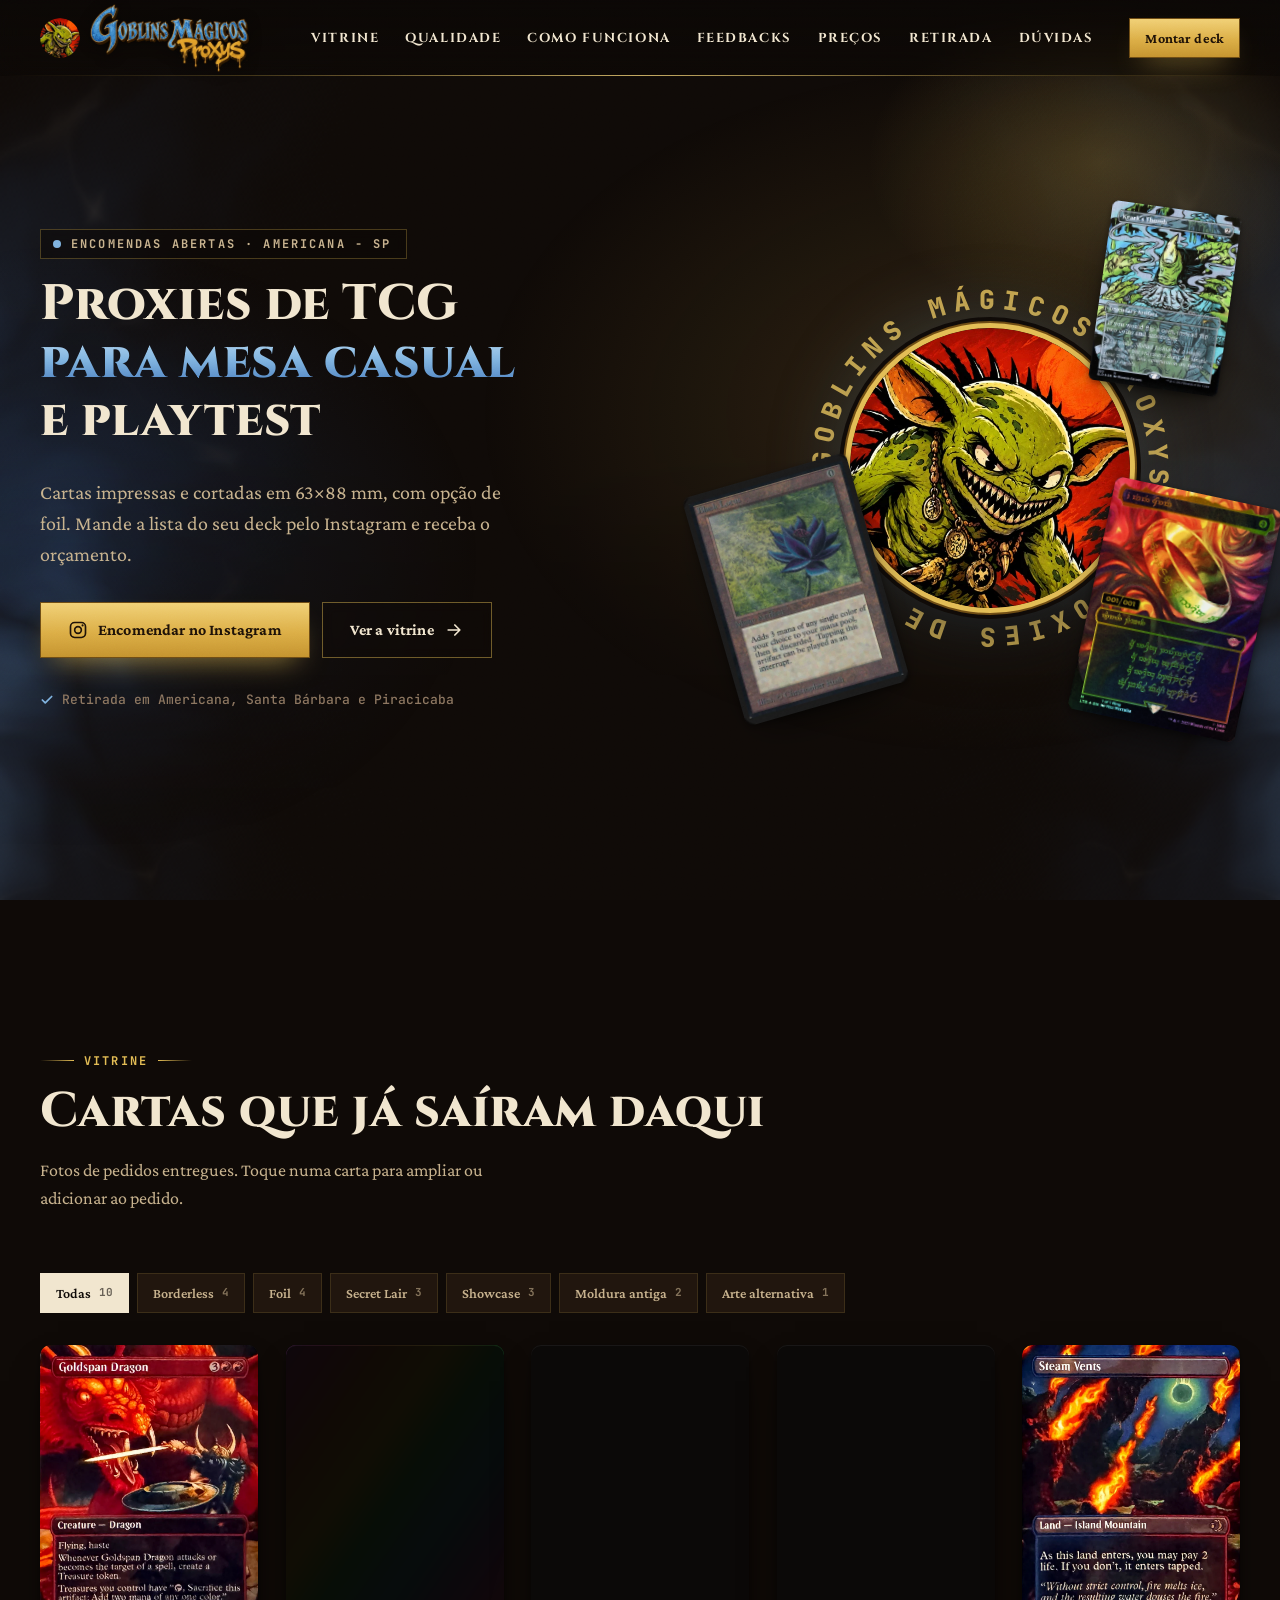
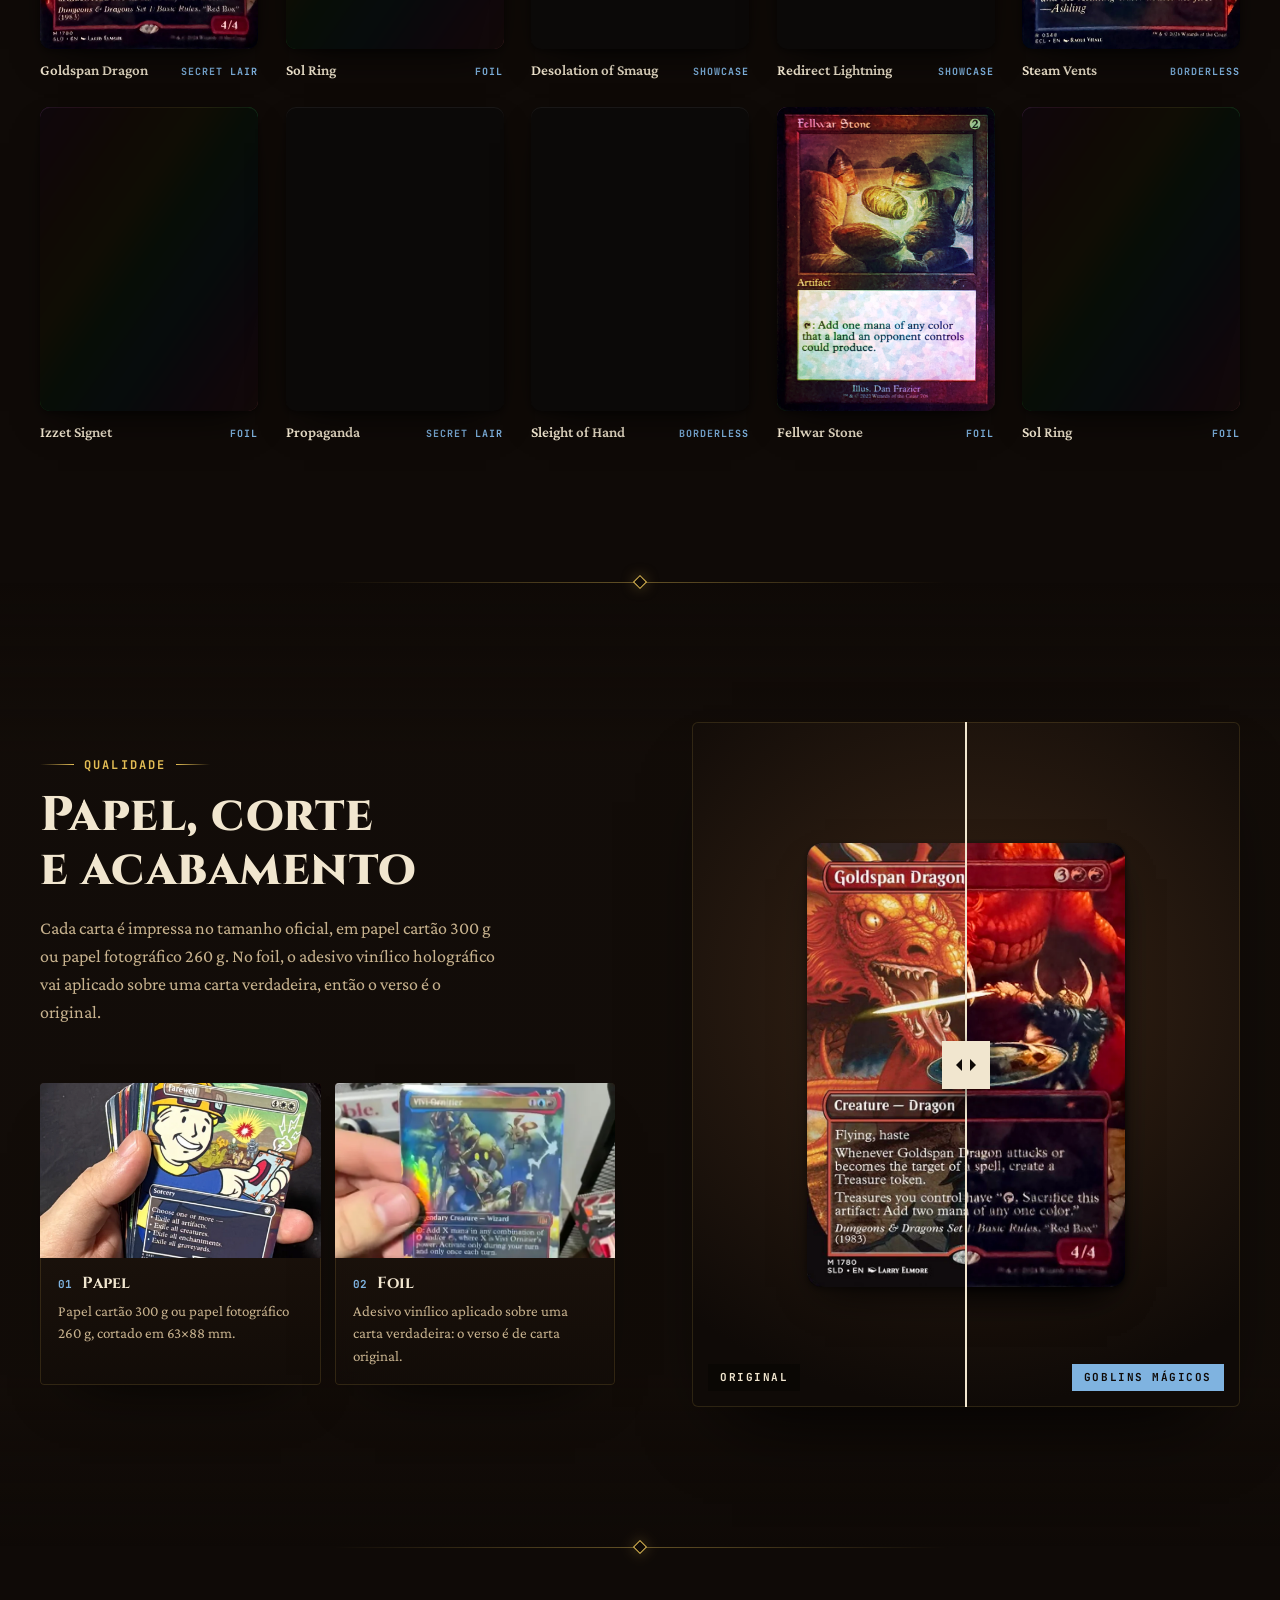
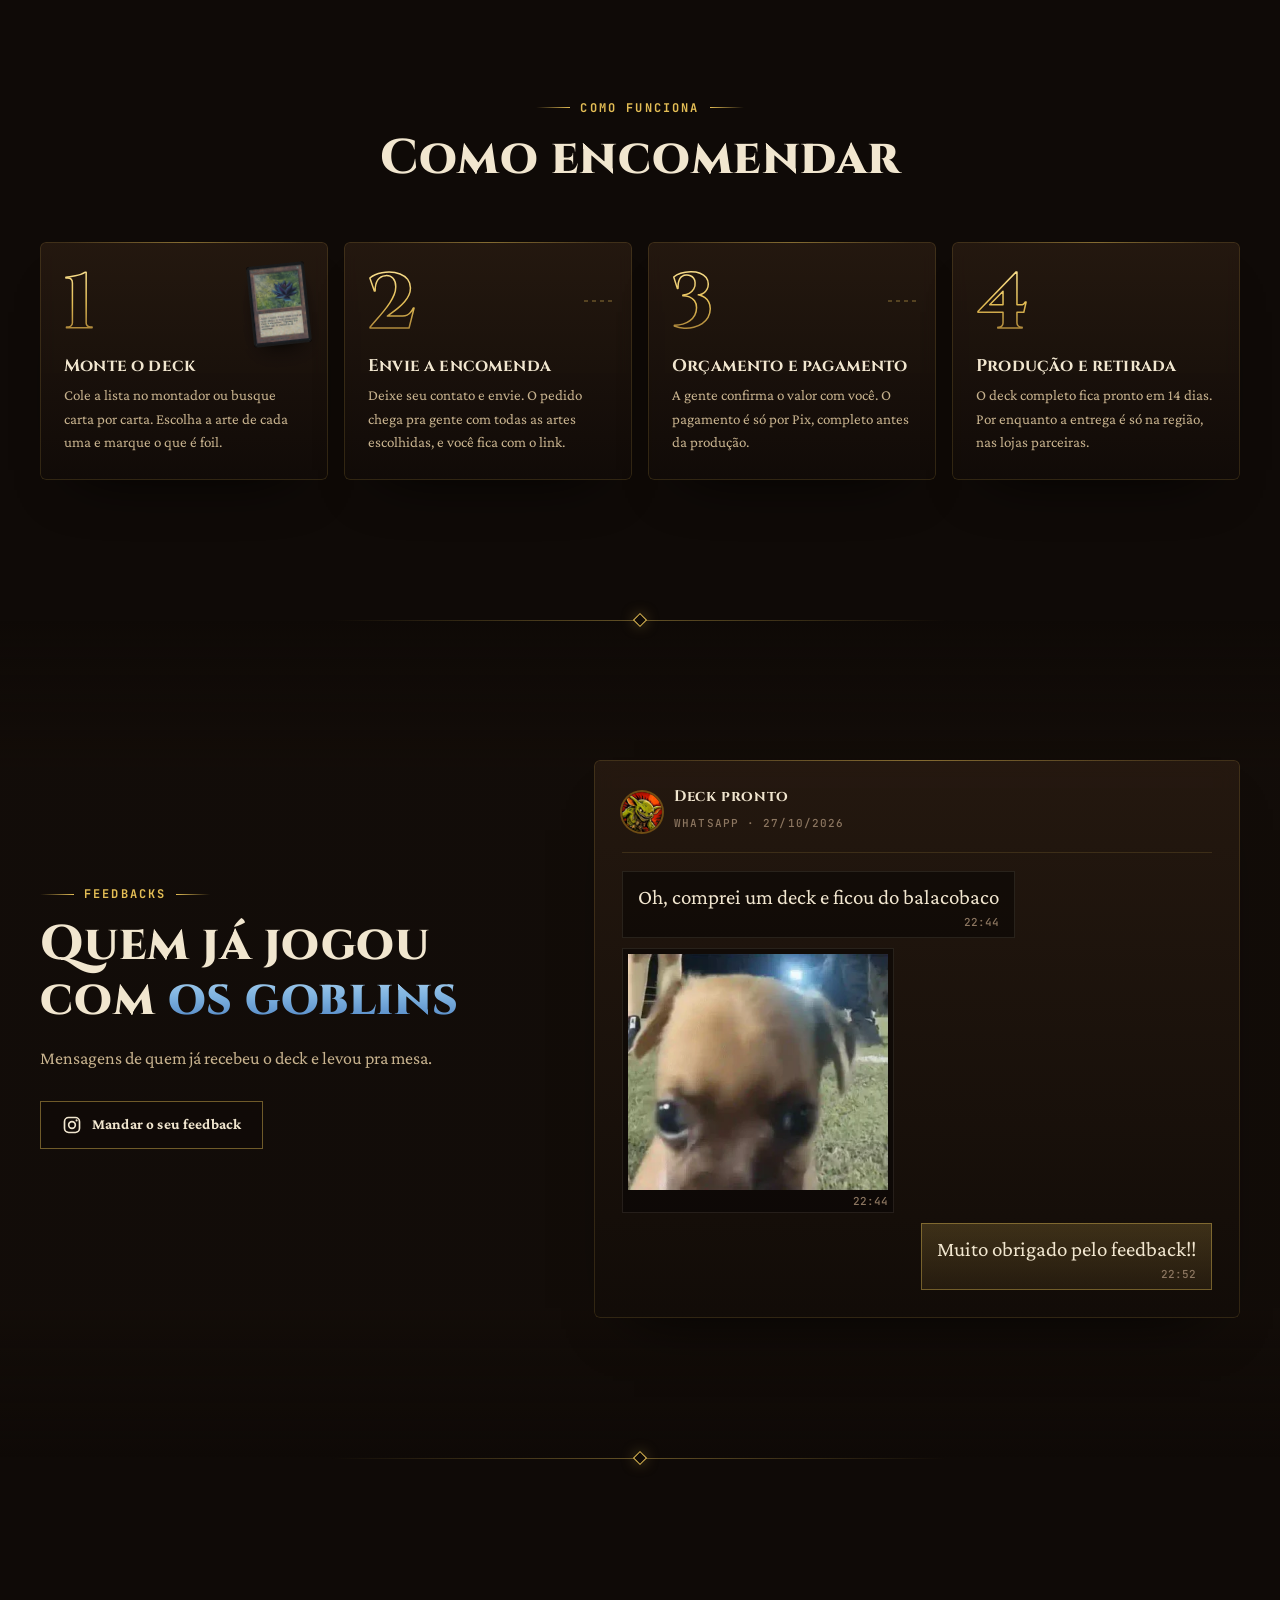
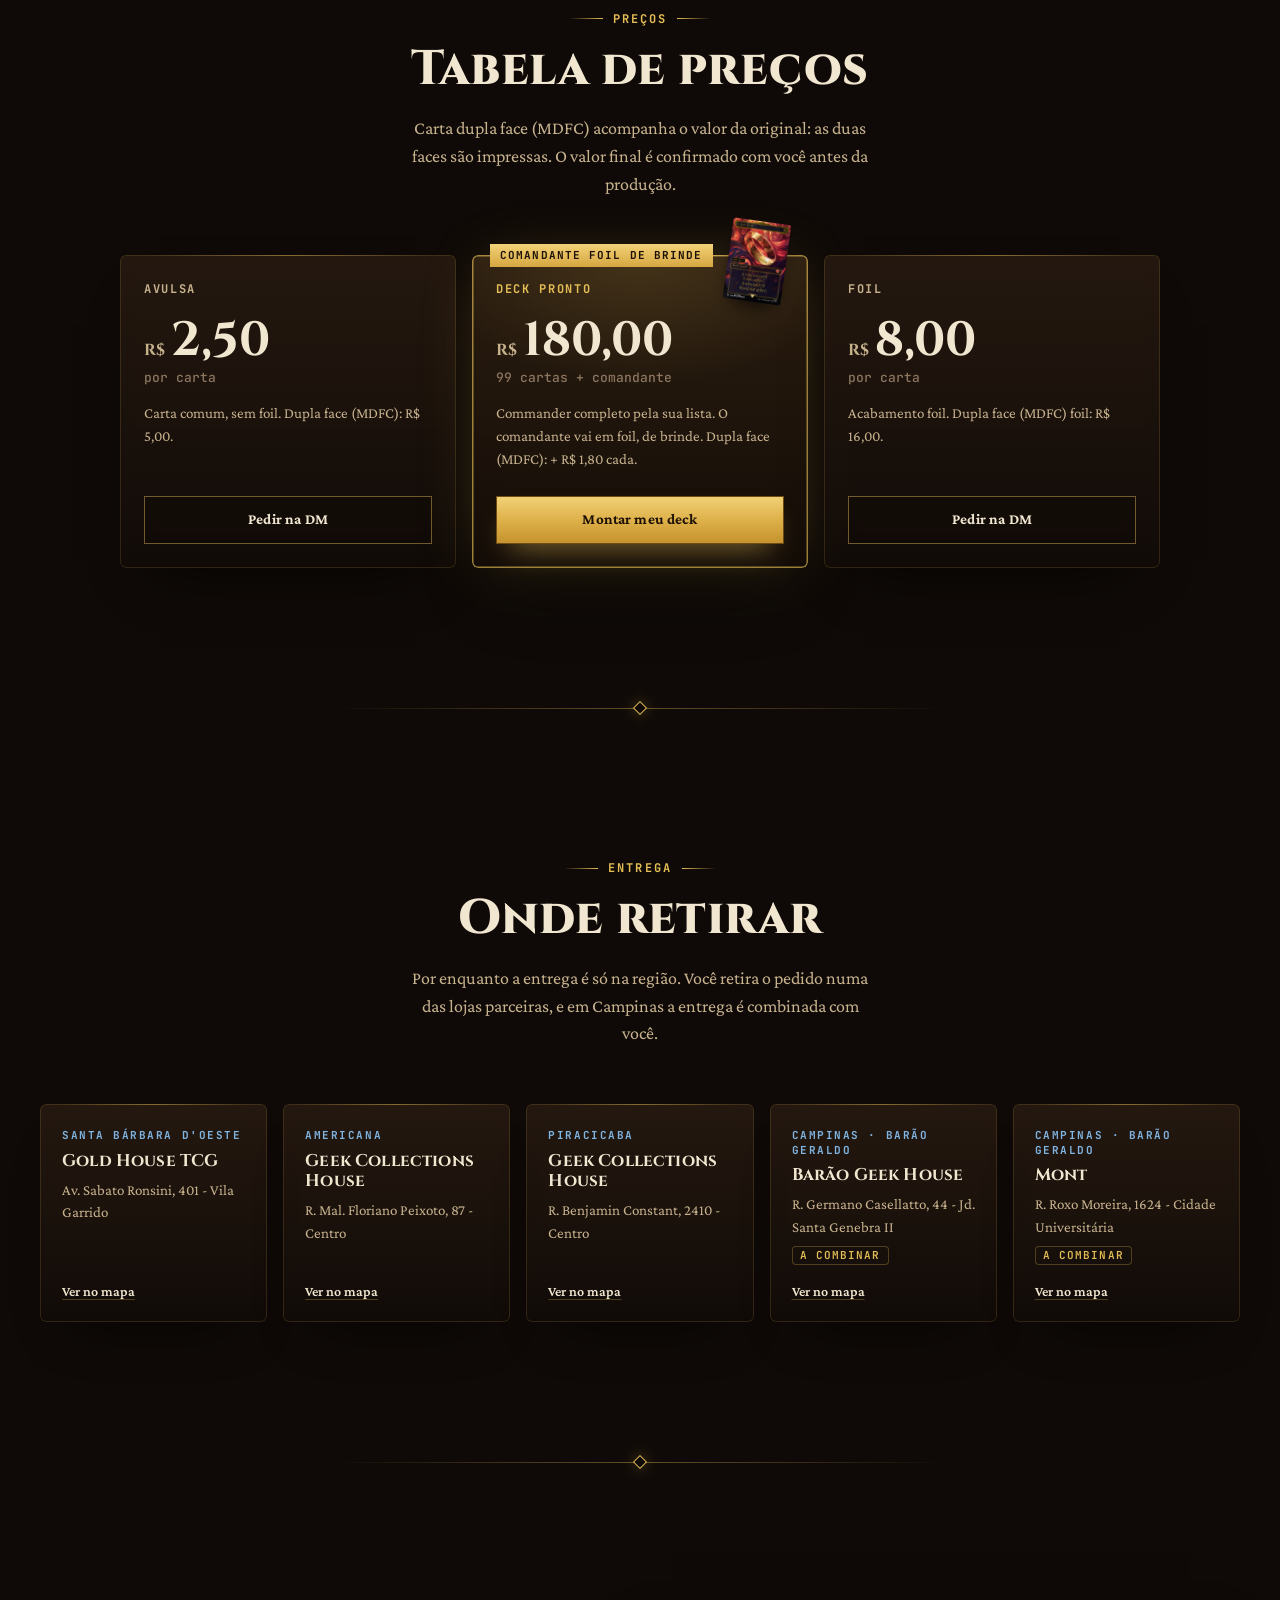
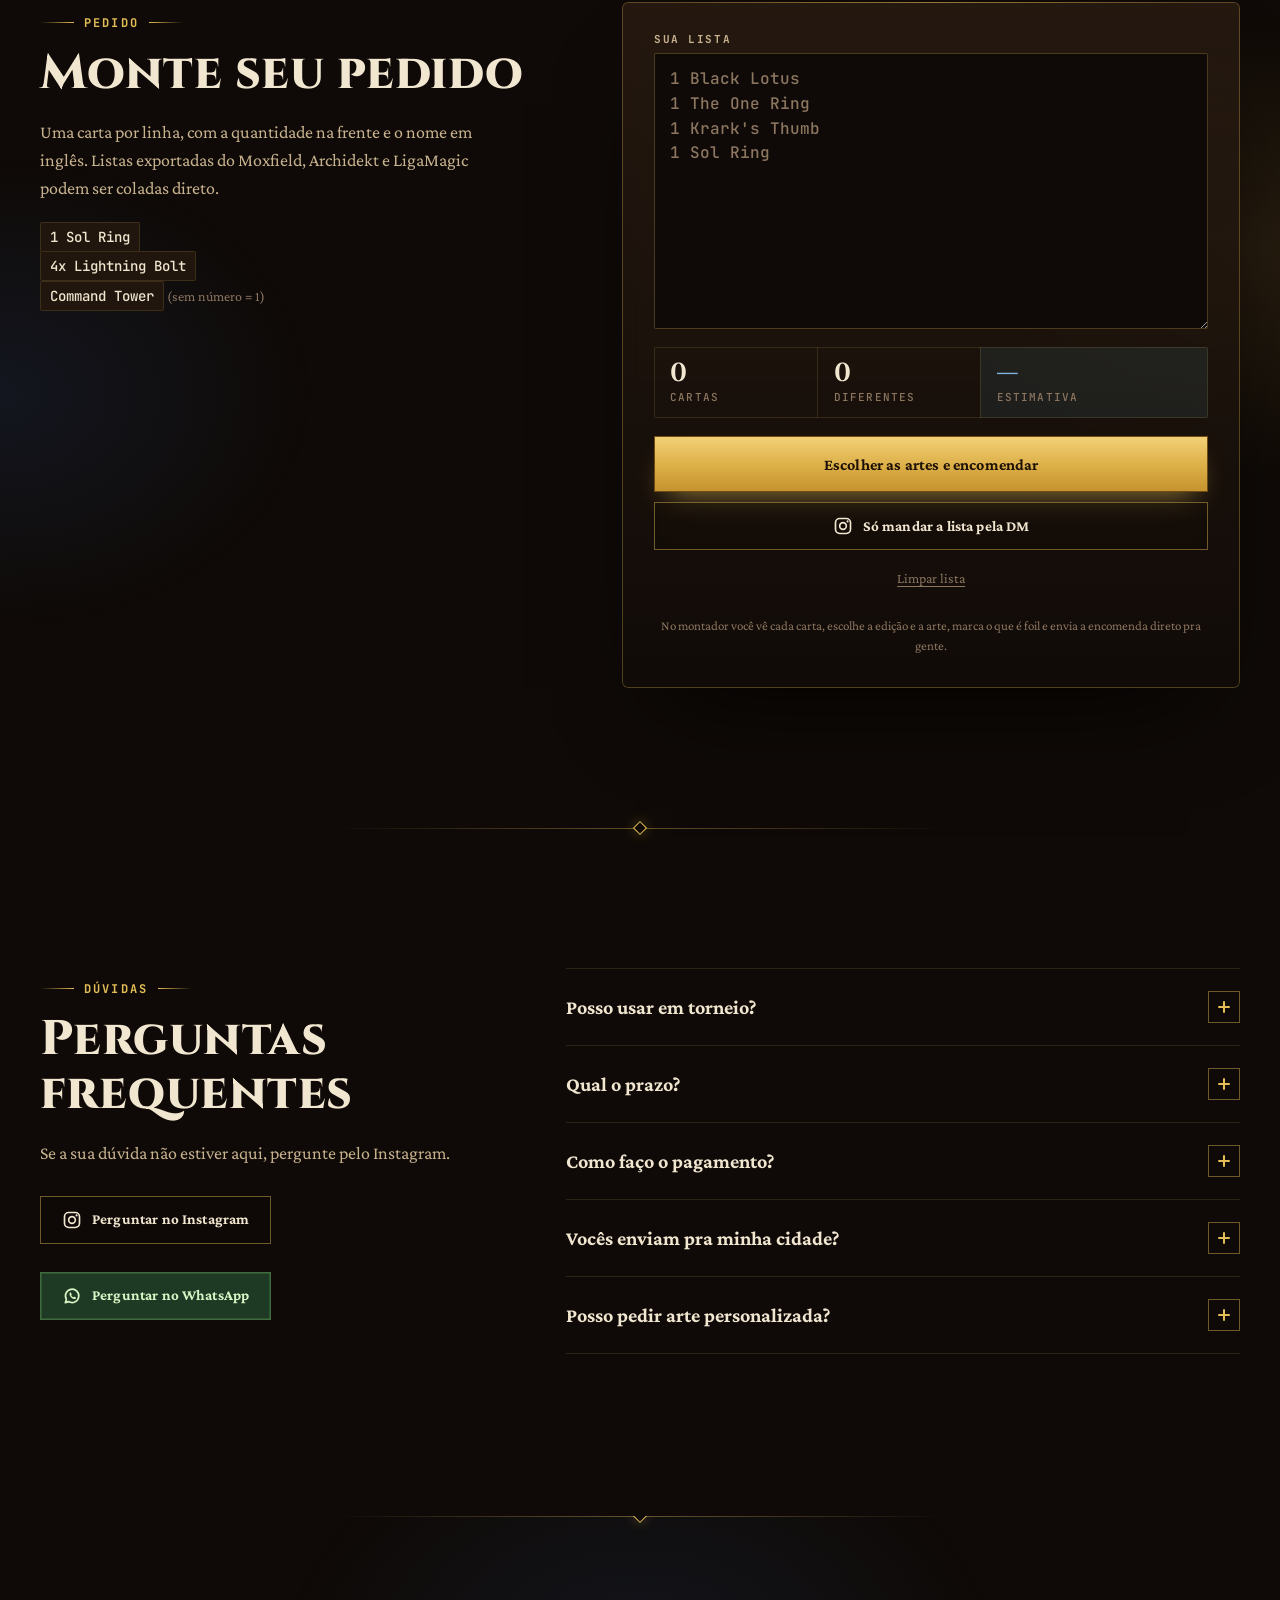
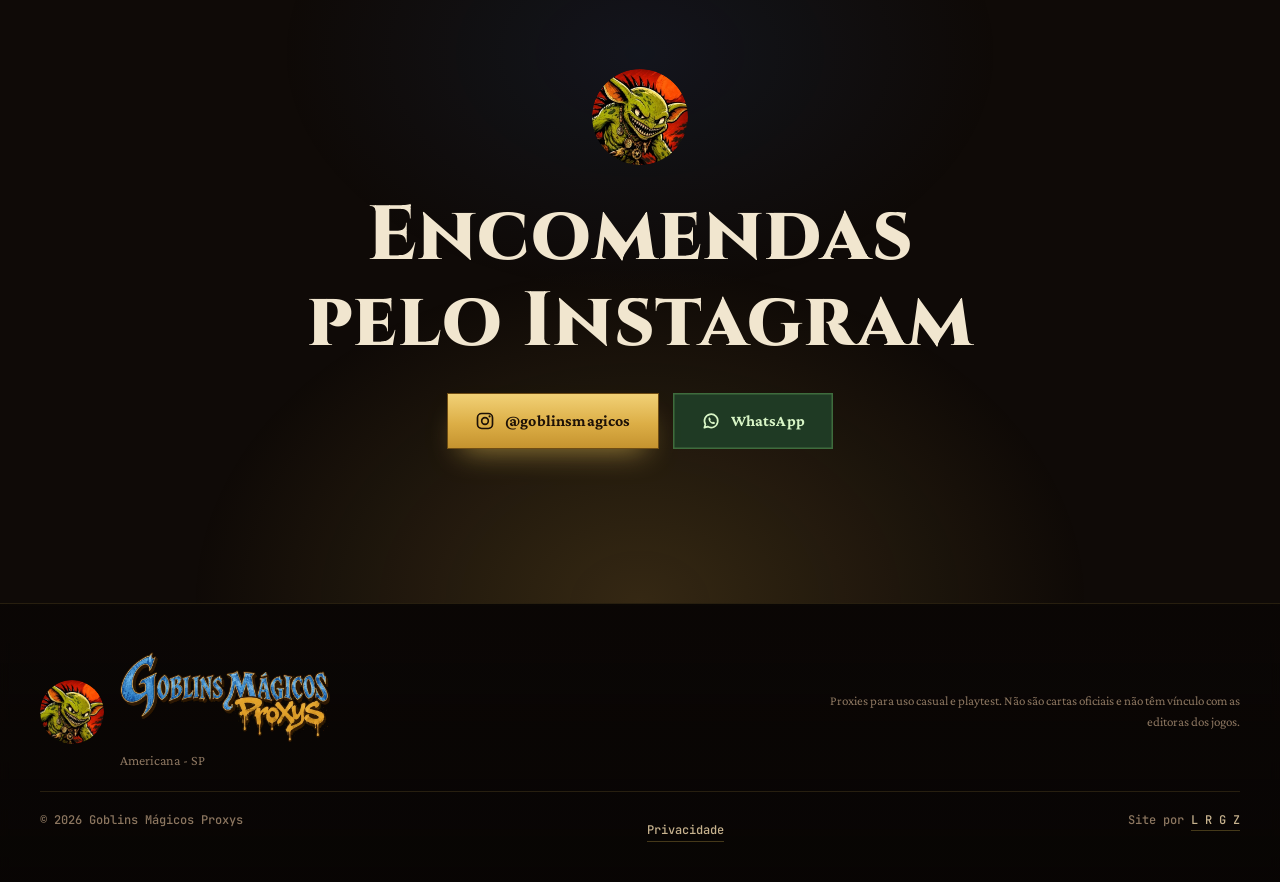
==== commit fe34295e: "Fumaça no estilo da Kiu, hero sem corte e vitrine com 10 cartas - Fundo: fumaça espelhada com fios e" ====
--- a/index.html
+++ b/index.html
@@ -27,7 +27,7 @@
   <link rel="preconnect" href="https://fonts.googleapis.com">
   <link rel="preconnect" href="https://fonts.gstatic.com" crossorigin>
   <link href="https://fonts.googleapis.com/css2?family=Cinzel:wght@600;700;800;900&family=Crimson+Pro:ital,wght@0,400;0,500;0,600;0,700;1,400&family=JetBrains+Mono:wght@500;700&display=swap" rel="stylesheet">
-  <link rel="stylesheet" href="assets/css/style.css?v=29">
+  <link rel="stylesheet" href="assets/css/style.css?v=30">
   <script type="application/ld+json">
   {
    "@context": "https://schema.org",
@@ -306,8 +306,8 @@
     <symbol id="i-plus" viewBox="0 0 24 24"><path fill="none" stroke="currentColor" stroke-width="2.4" stroke-linecap="round" d="M12 5v14M5 12h14"/></symbol>
   </svg>
 
-  <script src="assets/js/config.js?v=21"></script>
+  <script src="assets/js/config.js?v=23"></script>
   <script src="assets/js/main.js?v=25"></script>
-  <script src="assets/js/fumaca.js?v=1" defer></script>
+  <script src="assets/js/fumaca.js?v=2" defer></script>
 </body>
 </html>
--- a/assets/css/style.css
+++ b/assets/css/style.css
@@ -163,10 +163,12 @@
 /* ---------- Hero ---------- */
 .hero { position: relative; min-height: 100svh; display: flex; align-items: center; padding: calc(var(--top-h) + 32px) 0 72px; overflow: hidden; isolation: isolate; }
 .hero__bg { position: absolute; inset: 0; z-index: -1; pointer-events: none;
+  /* some antes da borda de baixo: o hero emenda na seção seguinte sem corte */
+  -webkit-mask-image: linear-gradient(180deg, #000 50%, transparent); mask-image: linear-gradient(180deg, #000 50%, transparent);
   background:
     radial-gradient(55% 55% at 76% 46%, rgba(176, 138, 60, .2), transparent 70%),
     radial-gradient(26% 26% at 86% 18%, rgba(227, 189, 85, .22), transparent 70%),
-    radial-gradient(55% 60% at 8% 95%, rgba(44, 90, 160, .22), transparent 70%);
+    radial-gradient(45% 50% at 6% 62%, rgba(44, 90, 160, .2), transparent 70%);
 }
 .hero__grid { display: grid; grid-template-columns: 1.3fr 1fr; gap: clamp(24px, 4vw, 64px); align-items: center; }
 .hero__title { font-size: clamp(32px, 3.9vw, 60px); }
@@ -371,8 +373,8 @@
 
 /* ---------- Montador ---------- */
 .section--forge { background:
-  radial-gradient(50% 60% at 100% 0%, rgba(176, 138, 60, .14), transparent 70%),
-  radial-gradient(40% 50% at 0% 100%, rgba(44, 90, 160, .16), transparent 70%); }
+  radial-gradient(40% 35% at 100% 40%, rgba(176, 138, 60, .14), transparent 70%),
+  radial-gradient(35% 35% at 0% 55%, rgba(44, 90, 160, .16), transparent 70%); }
 .forge { display: grid; grid-template-columns: .9fr 1.1fr; gap: clamp(32px, 6vw, 88px); align-items: start; }
 .forge__panel > *, .field-row > *, .forge > *, .faq > *, .quality > *, .hero__grid > * { min-width: 0; }
 .forge .sec-head { position: sticky; top: calc(var(--top-h) + 32px); }
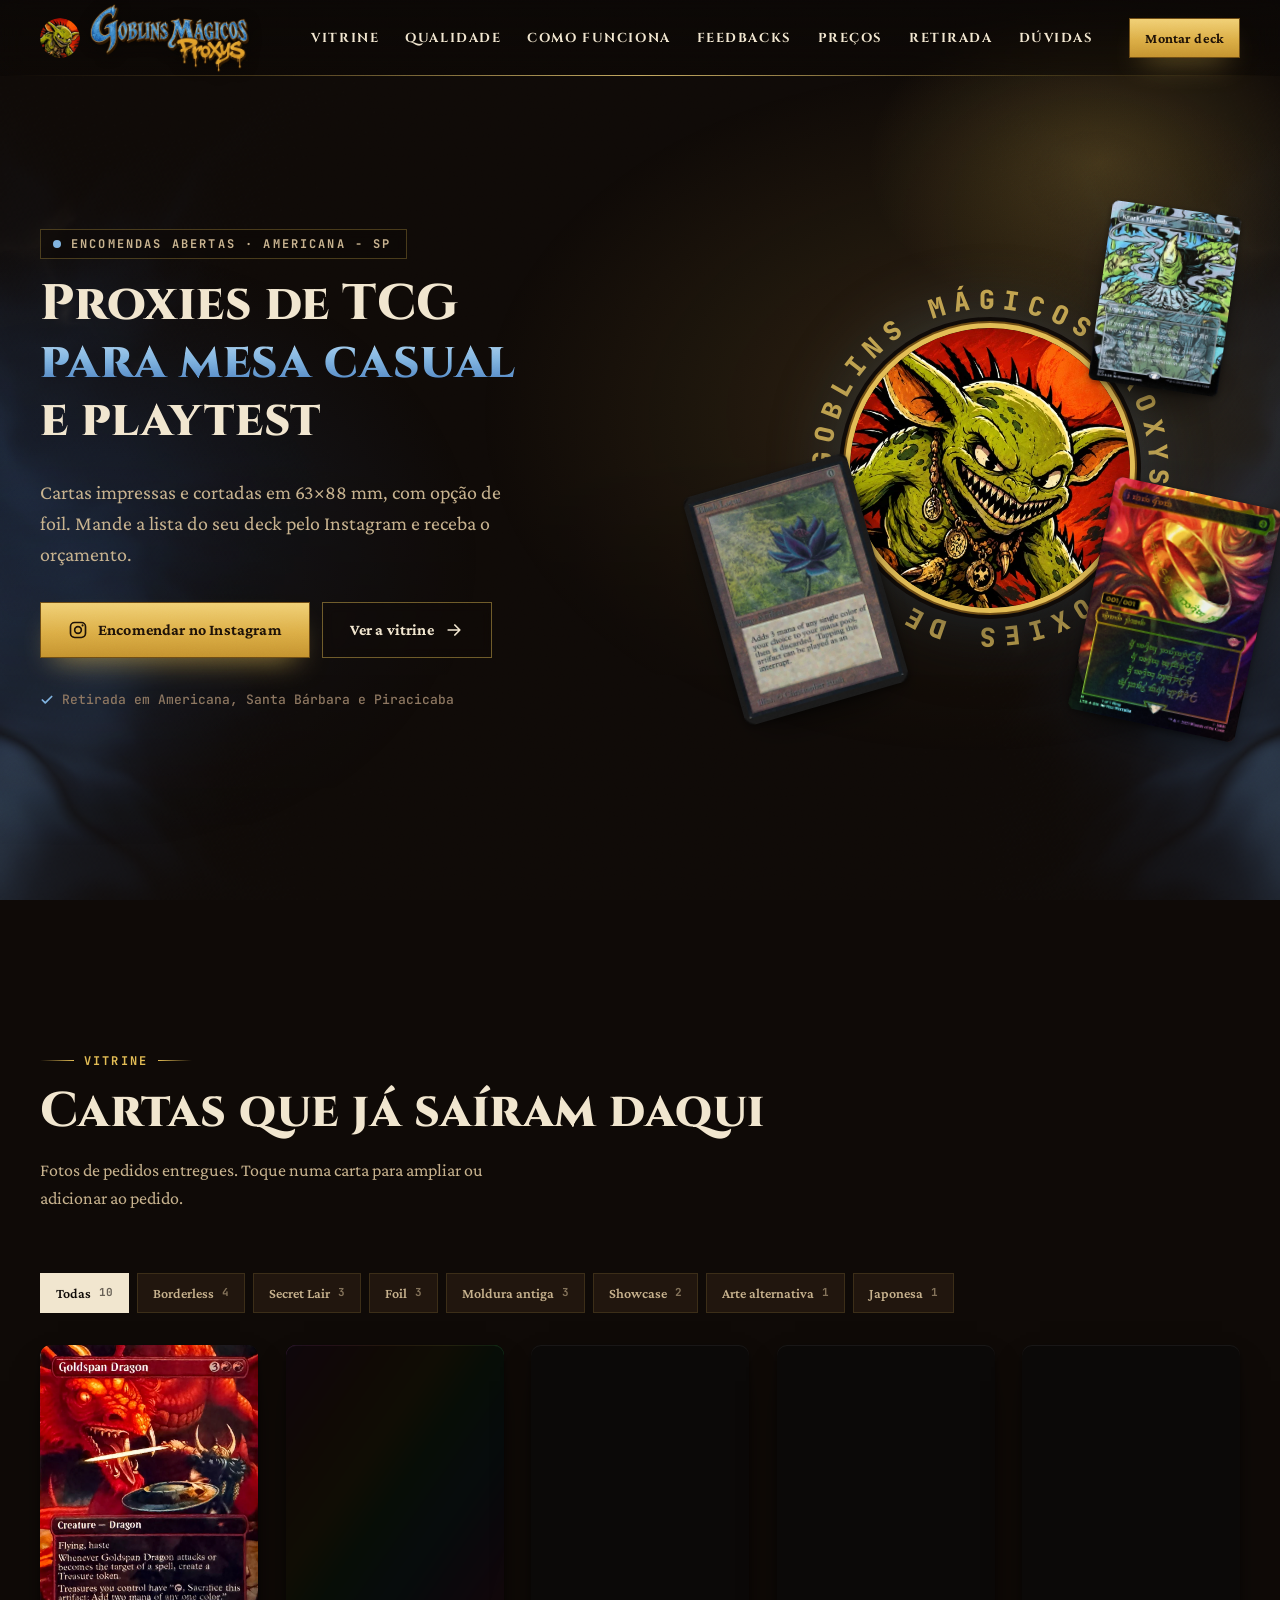
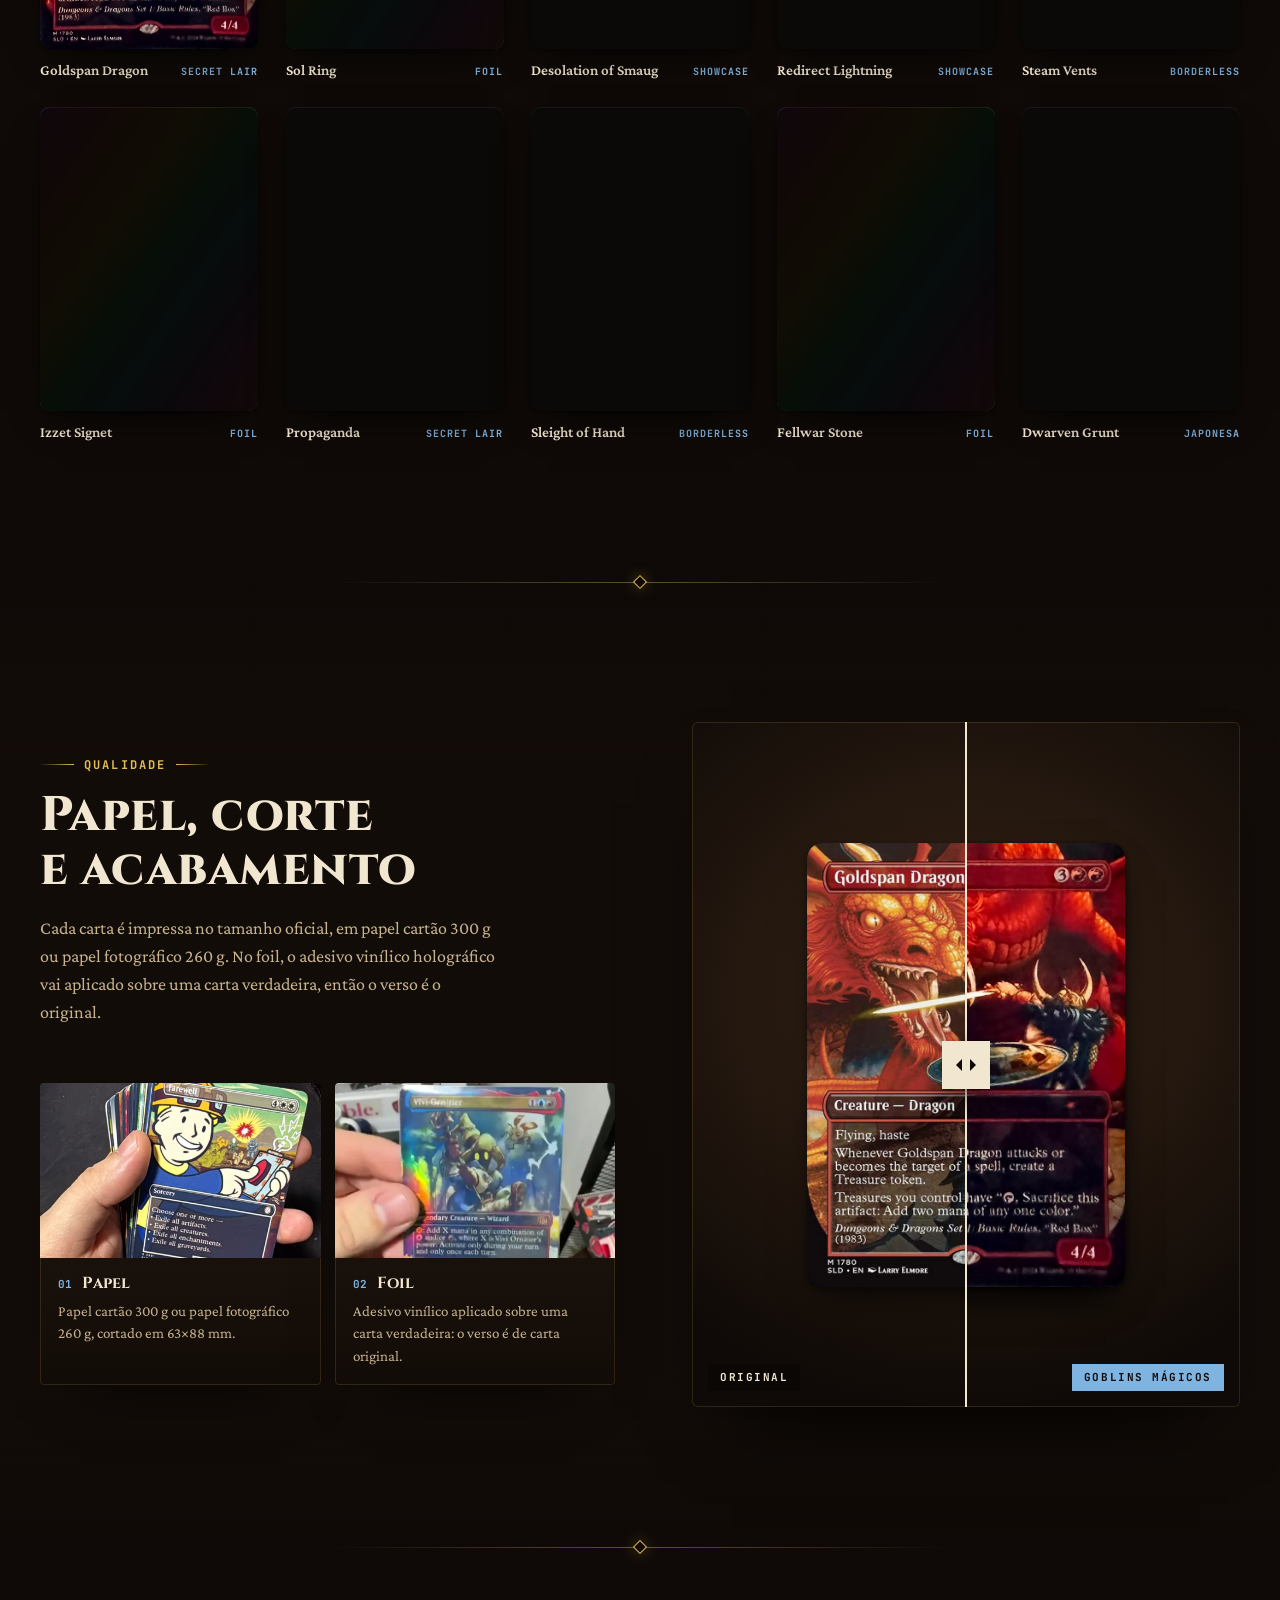
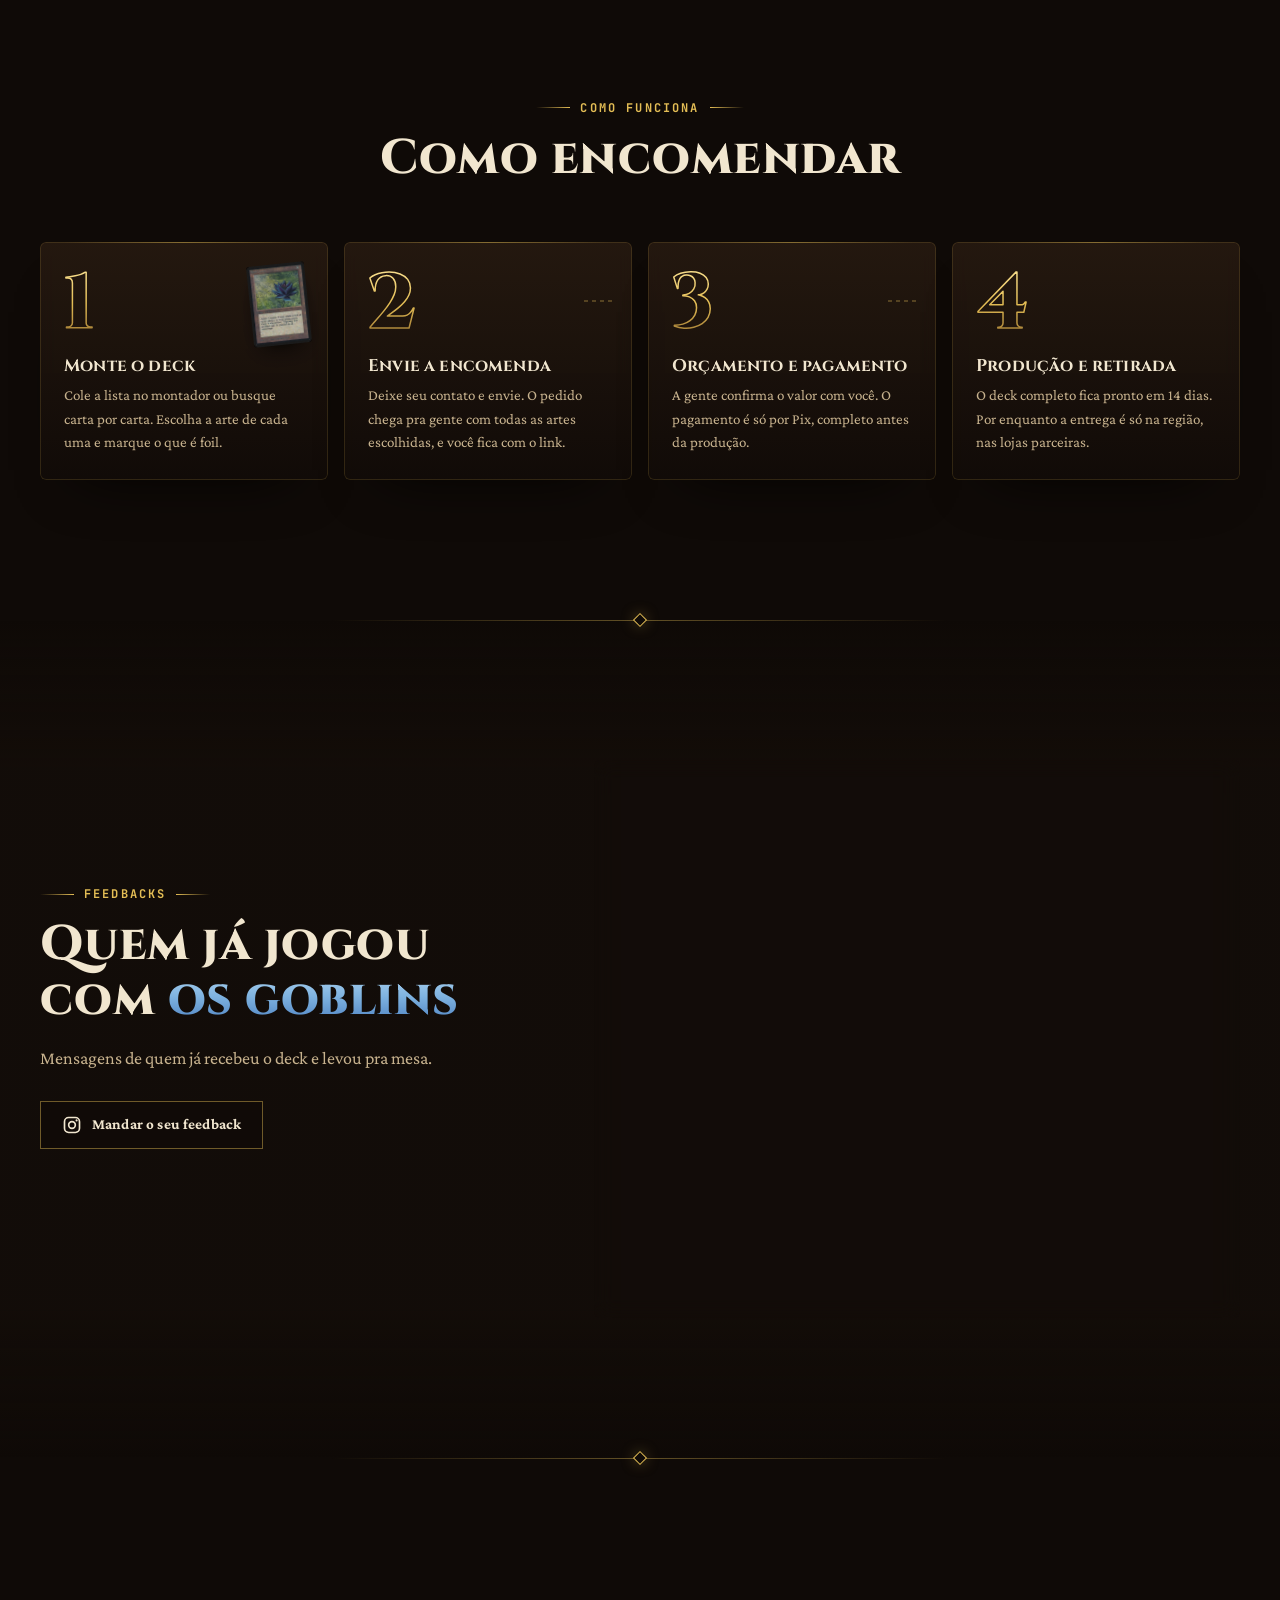
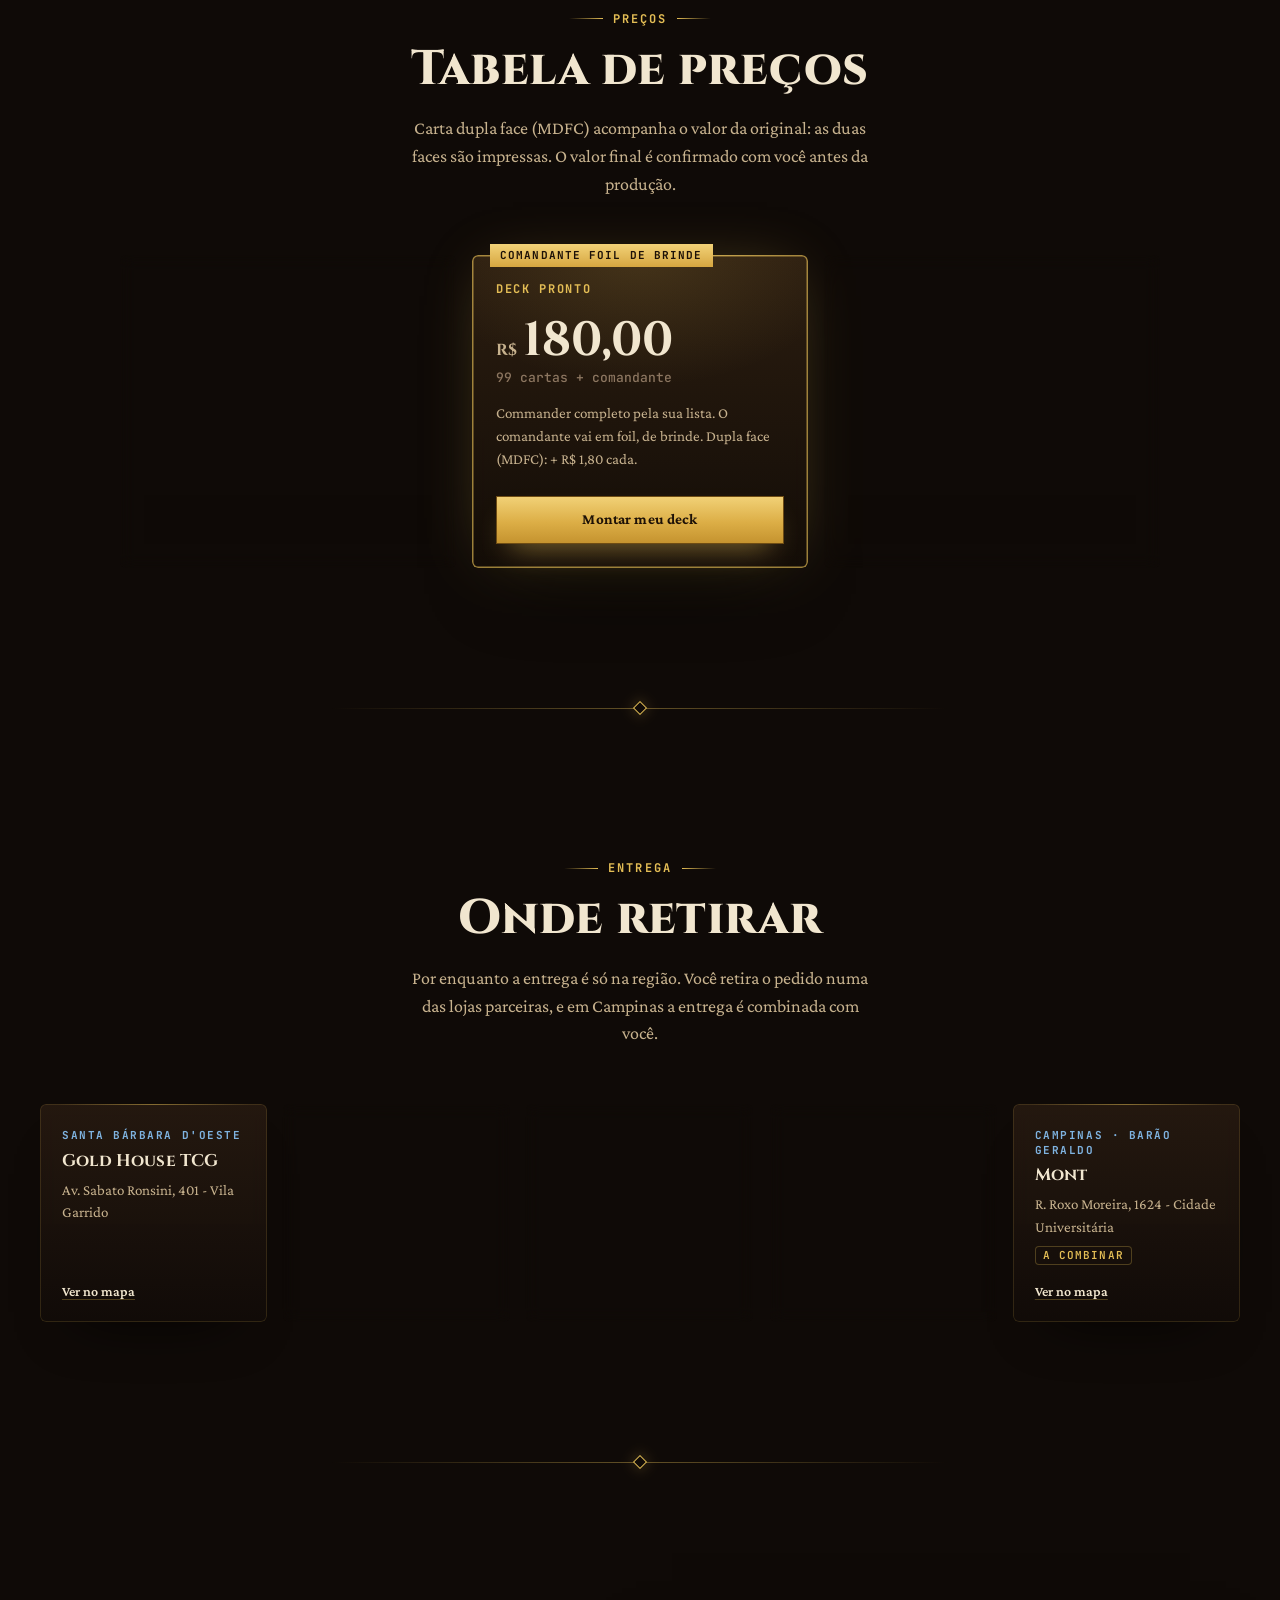
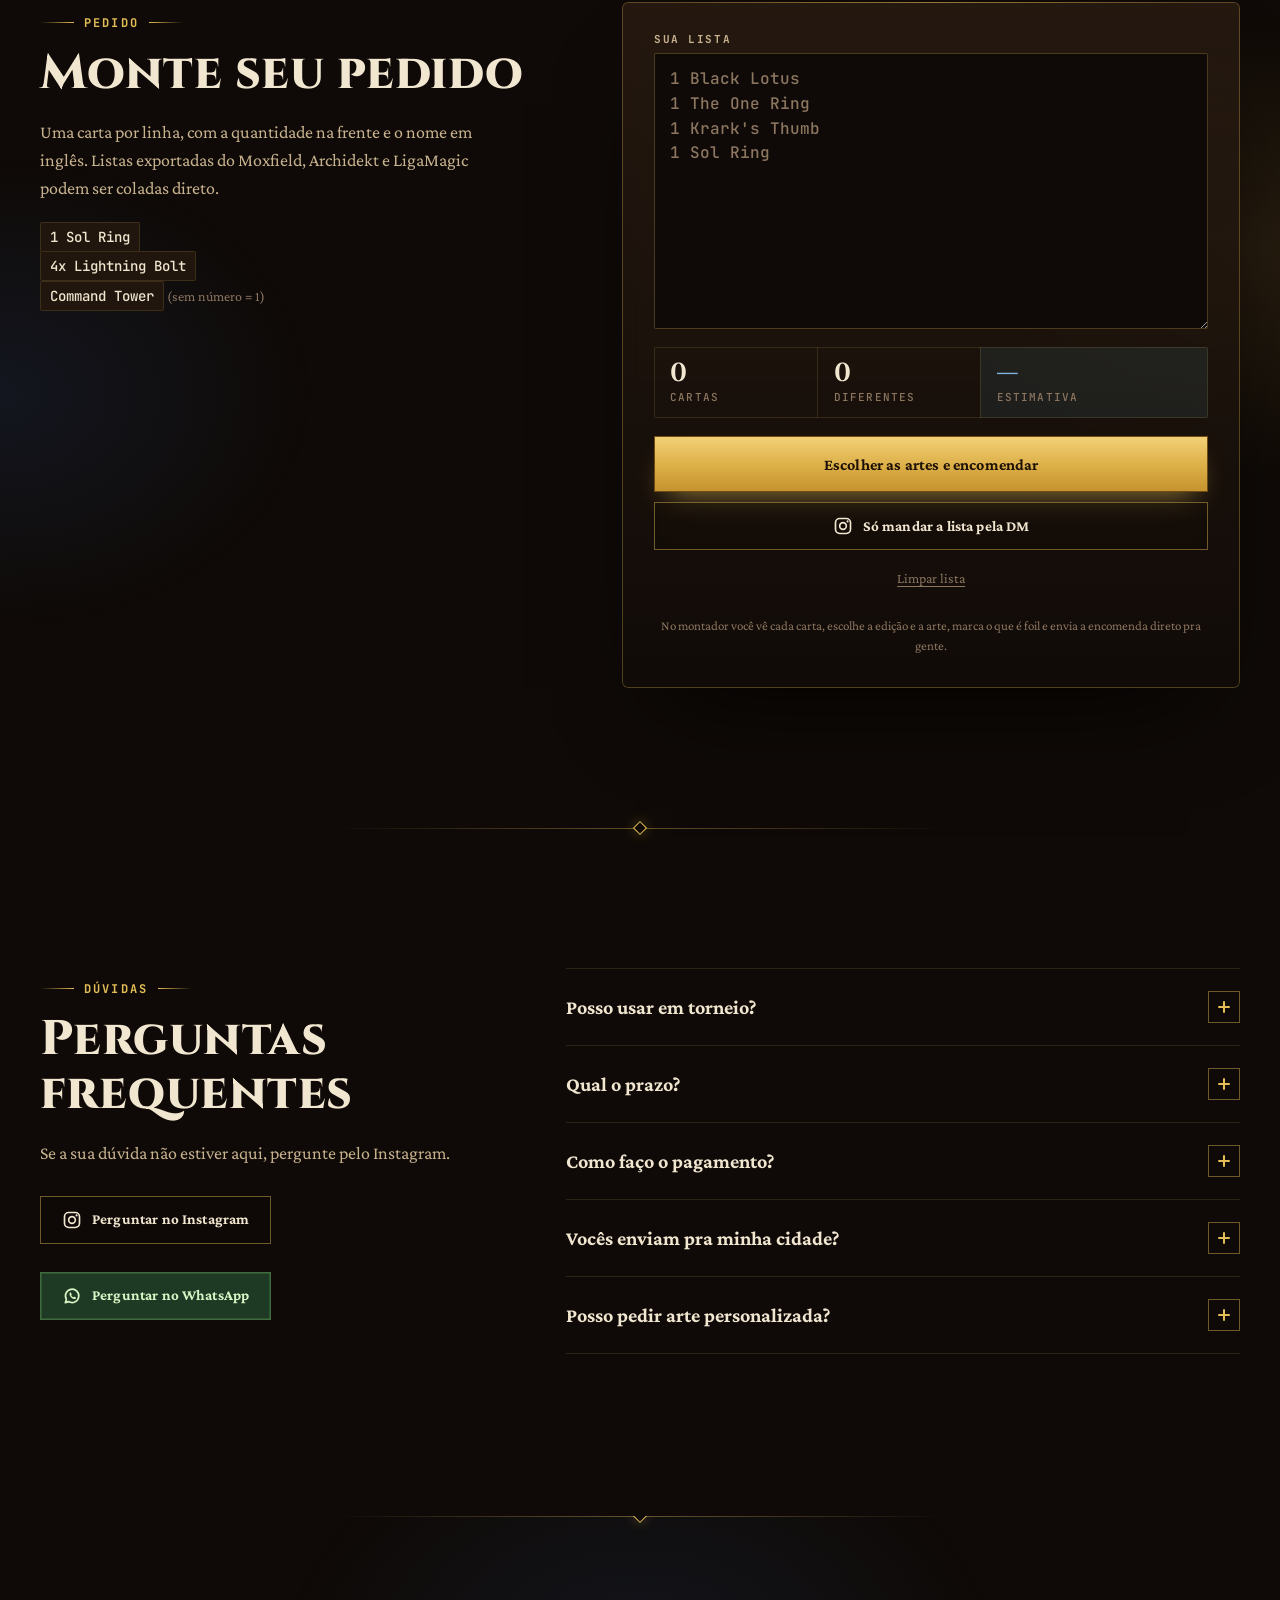
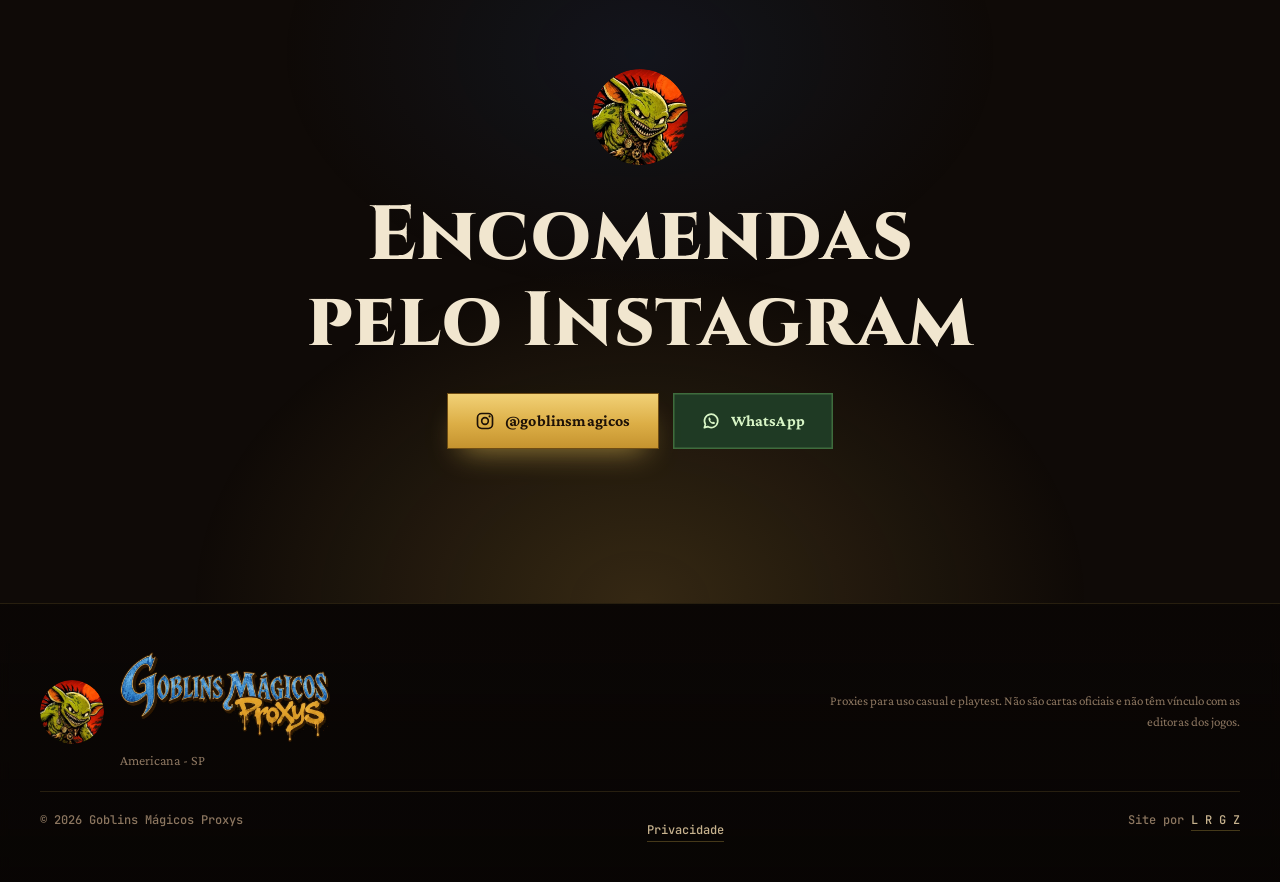
==== commit 783471c0: "Carta japonesa na vitrine, fumaça no celular e menu sem numeração - Vitrine: Dwarven Grunt japonesa " ====
--- a/index.html
+++ b/index.html
@@ -27,7 +27,7 @@
   <link rel="preconnect" href="https://fonts.googleapis.com">
   <link rel="preconnect" href="https://fonts.gstatic.com" crossorigin>
   <link href="https://fonts.googleapis.com/css2?family=Cinzel:wght@600;700;800;900&family=Crimson+Pro:ital,wght@0,400;0,500;0,600;0,700;1,400&family=JetBrains+Mono:wght@500;700&display=swap" rel="stylesheet">
-  <link rel="stylesheet" href="assets/css/style.css?v=30">
+  <link rel="stylesheet" href="assets/css/style.css?v=31">
   <script type="application/ld+json">
   {
    "@context": "https://schema.org",
@@ -306,8 +306,8 @@
     <symbol id="i-plus" viewBox="0 0 24 24"><path fill="none" stroke="currentColor" stroke-width="2.4" stroke-linecap="round" d="M12 5v14M5 12h14"/></symbol>
   </svg>
 
-  <script src="assets/js/config.js?v=23"></script>
+  <script src="assets/js/config.js?v=24"></script>
   <script src="assets/js/main.js?v=25"></script>
-  <script src="assets/js/fumaca.js?v=2" defer></script>
+  <script src="assets/js/fumaca.js?v=3" defer></script>
 </body>
 </html>
--- a/assets/css/style.css
+++ b/assets/css/style.css
@@ -154,9 +154,8 @@
 
 .drawer { position: fixed; inset: 0; z-index: 45; background: rgba(10, 7, 5, .82); backdrop-filter: blur(18px) saturate(1.2); -webkit-backdrop-filter: blur(18px) saturate(1.2); padding: calc(var(--top-h) + 24px) var(--gutter) 32px; display: flex; flex-direction: column; justify-content: space-between; opacity: 0; transition: opacity .3s var(--ease); }
 .drawer.is-open { opacity: 1; }
-.drawer nav { display: flex; flex-direction: column; counter-reset: dn; }
-.drawer nav a { display: flex; align-items: baseline; gap: 16px; font: 700 clamp(24px, 7vw, 34px)/1.3 var(--f-display); letter-spacing: .01em; text-decoration: none; padding: 10px 0; border-bottom: 1px solid var(--line); opacity: 0; transform: translateY(16px); transition: opacity .4s var(--ease), transform .5s var(--ease-out), color .2s; transition-delay: calc(var(--i, 0) * 45ms + 60ms); }
-.drawer nav a::before { counter-increment: dn; content: "0" counter(dn); font: 700 11px/1 var(--f-mono); letter-spacing: .1em; color: var(--gold); }
+.drawer nav { display: flex; flex-direction: column; }
+.drawer nav a { display: block; font: 700 clamp(24px, 7vw, 34px)/1.3 var(--f-display); letter-spacing: .01em; text-decoration: none; padding: 10px 0; border-bottom: 1px solid var(--line); opacity: 0; transform: translateY(16px); transition: opacity .4s var(--ease), transform .5s var(--ease-out), color .2s; transition-delay: calc(var(--i, 0) * 45ms + 60ms); }
 .drawer nav a:hover { color: var(--gold); }
 .drawer.is-open nav a { opacity: 1; transform: none; }
 
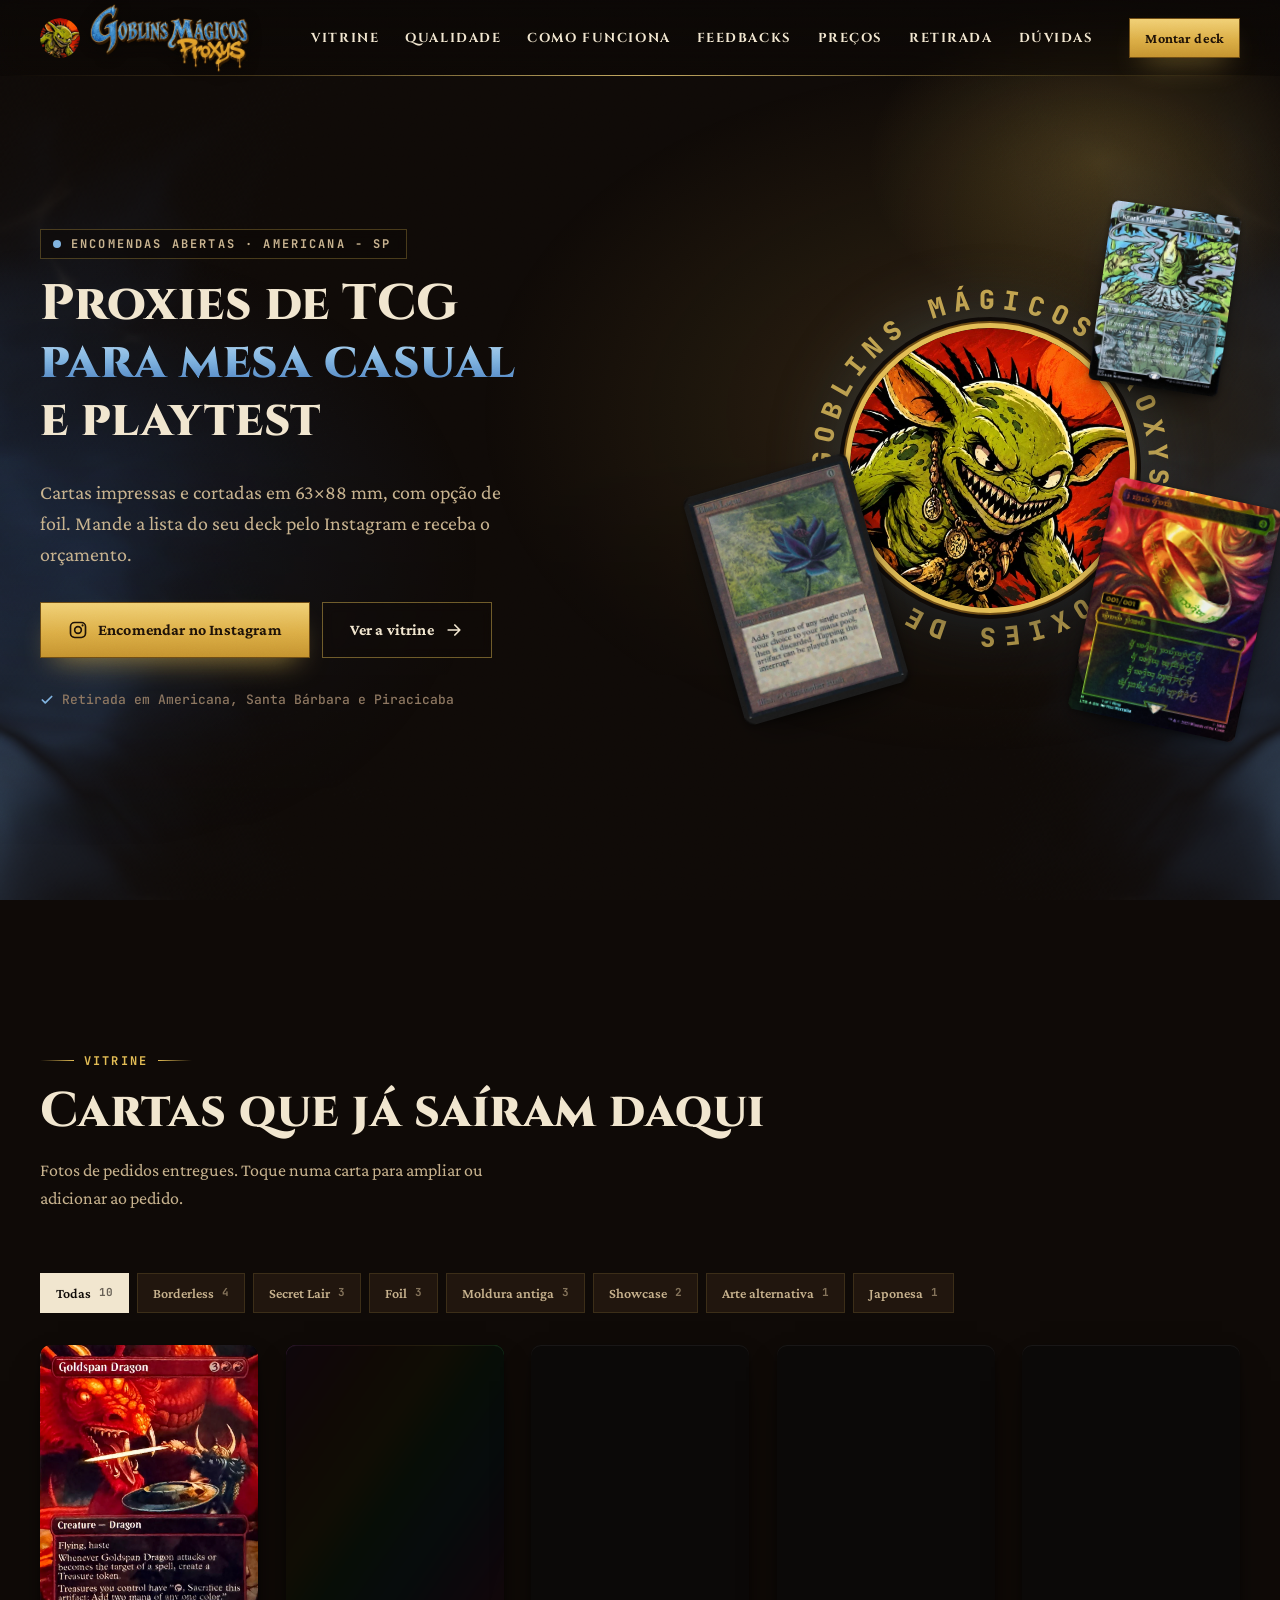
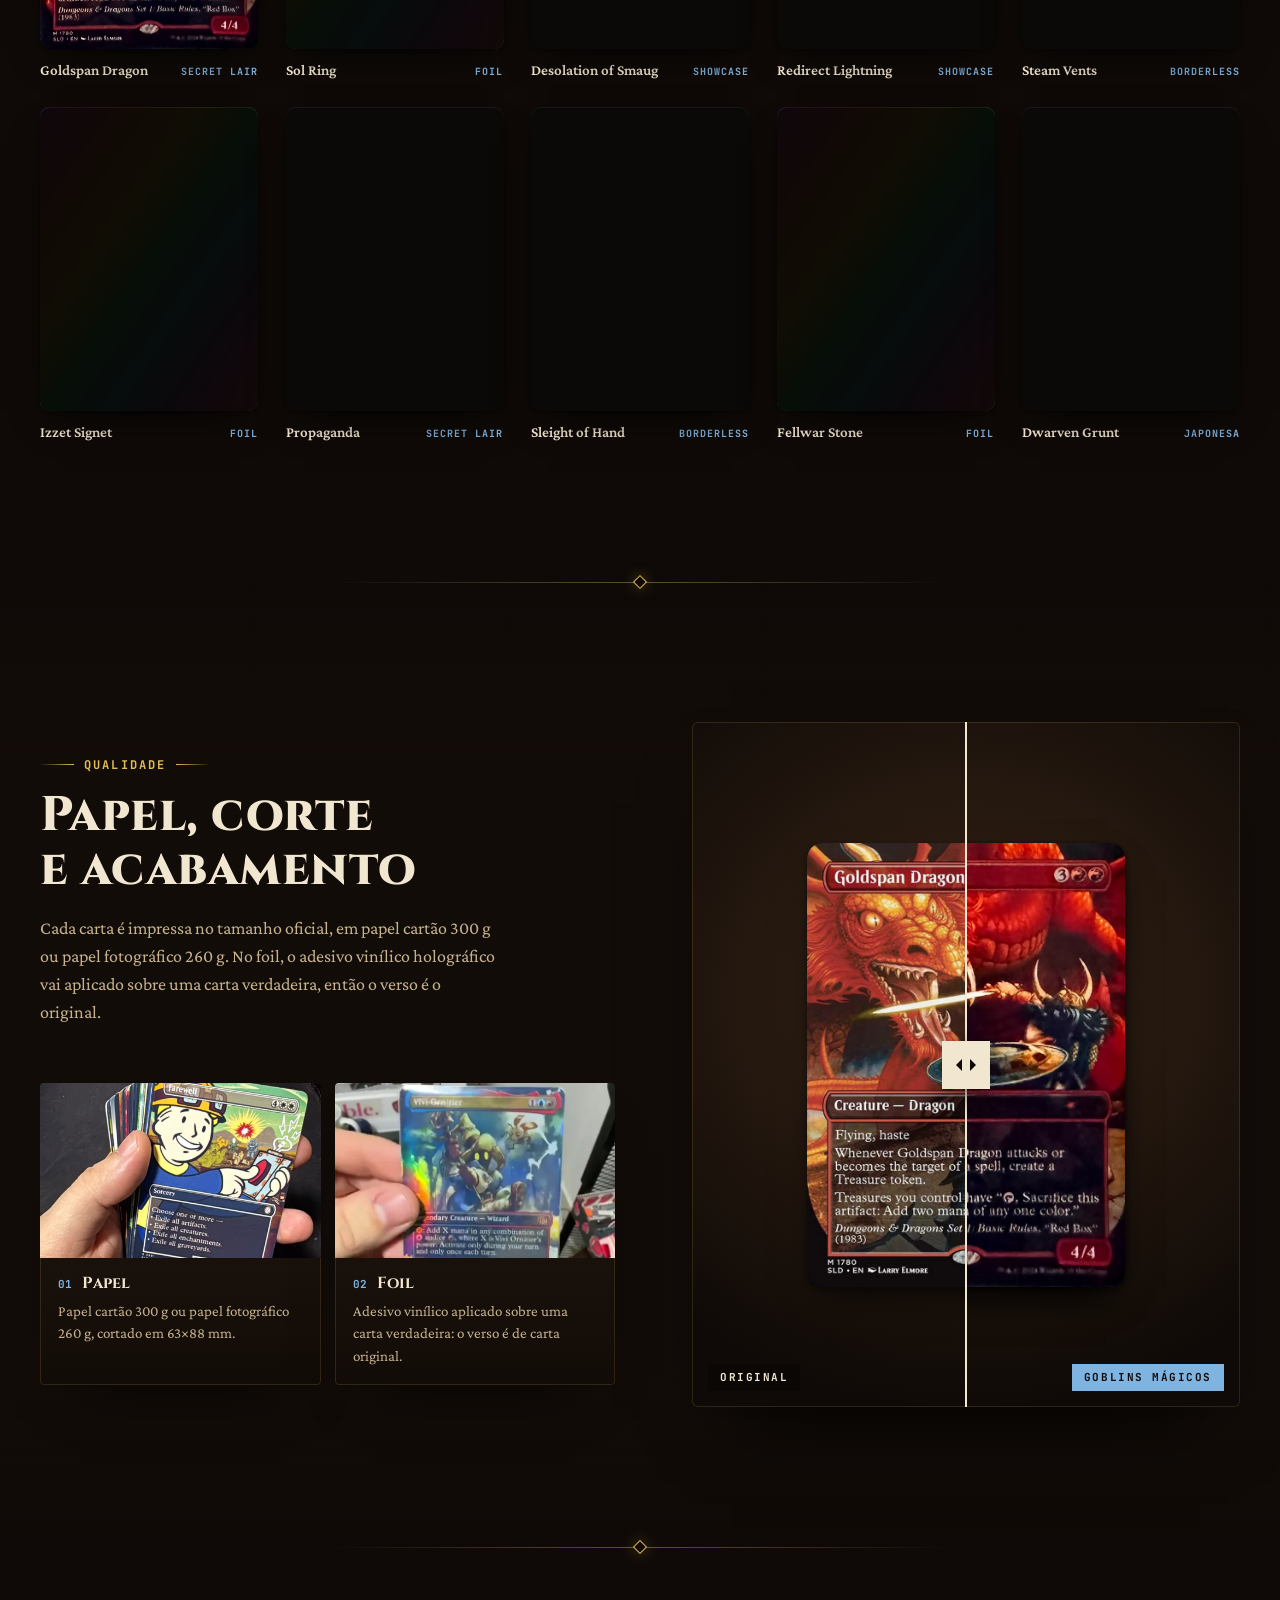
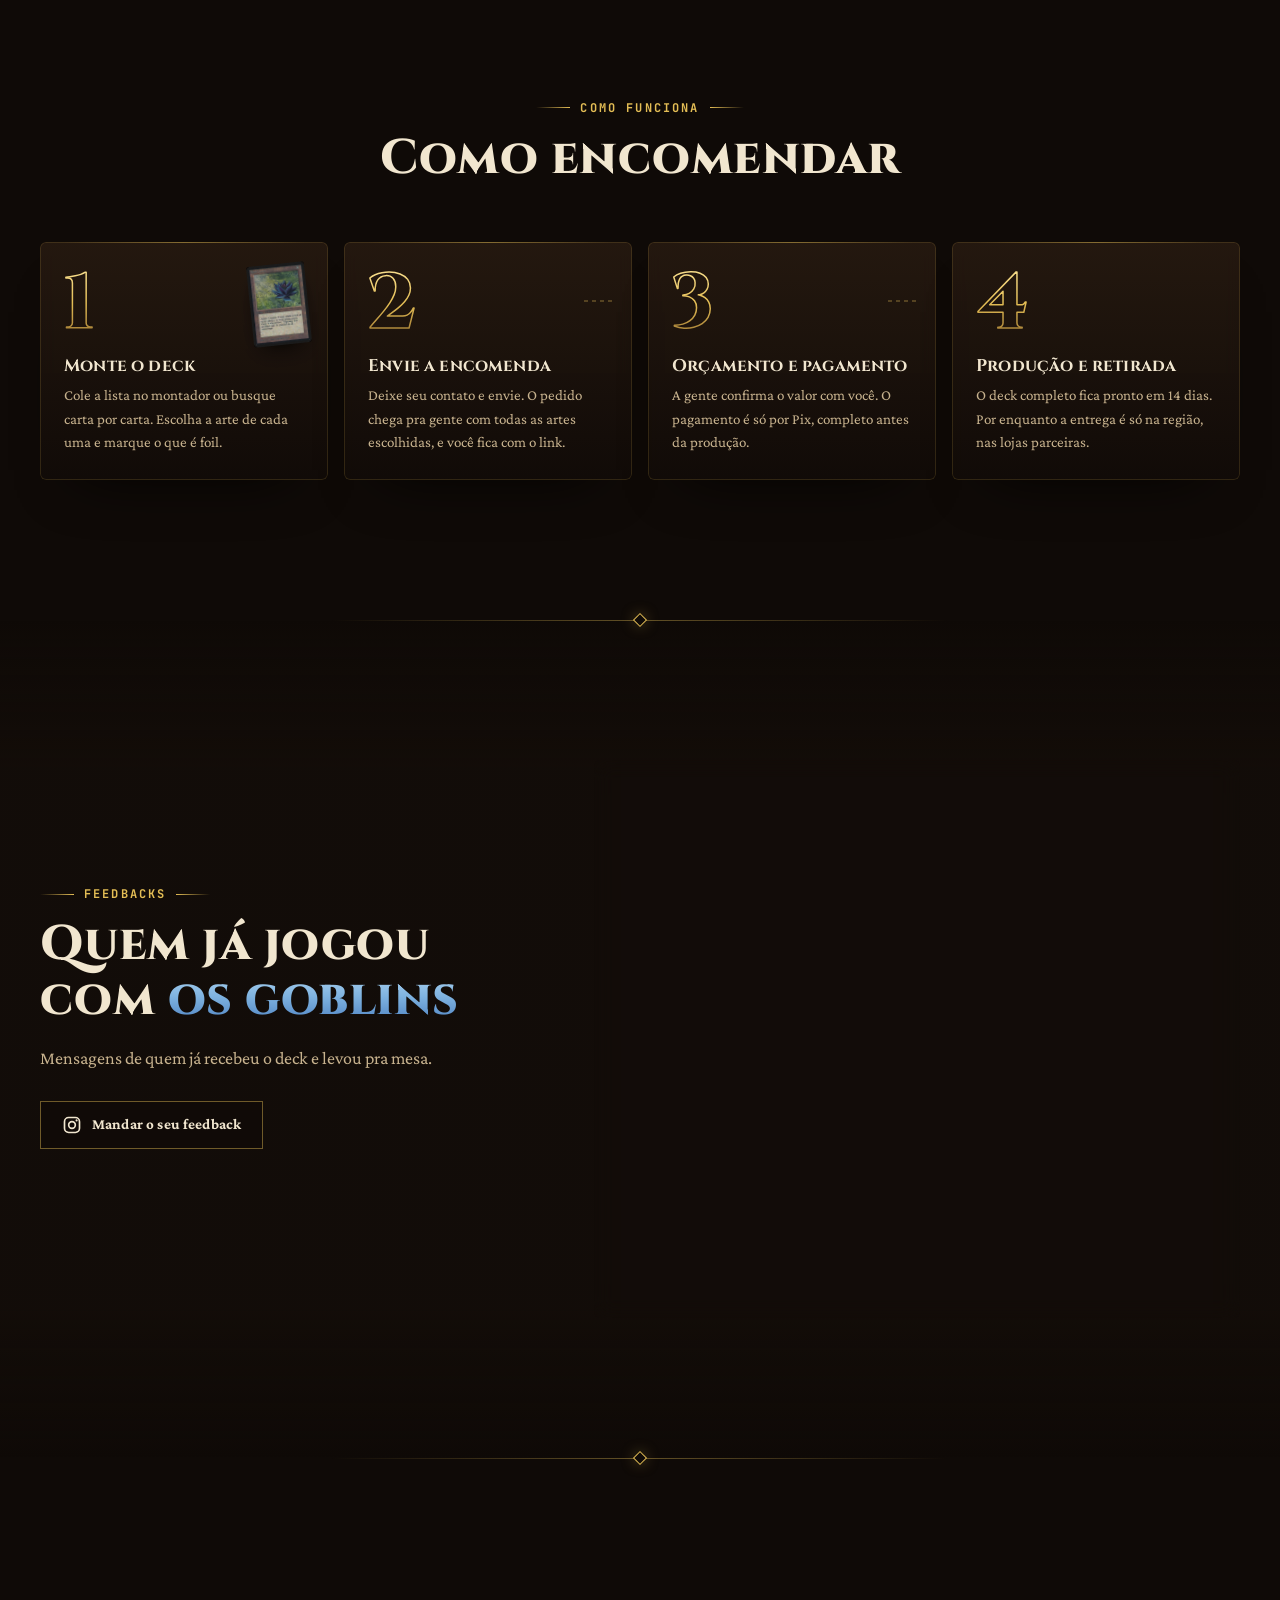
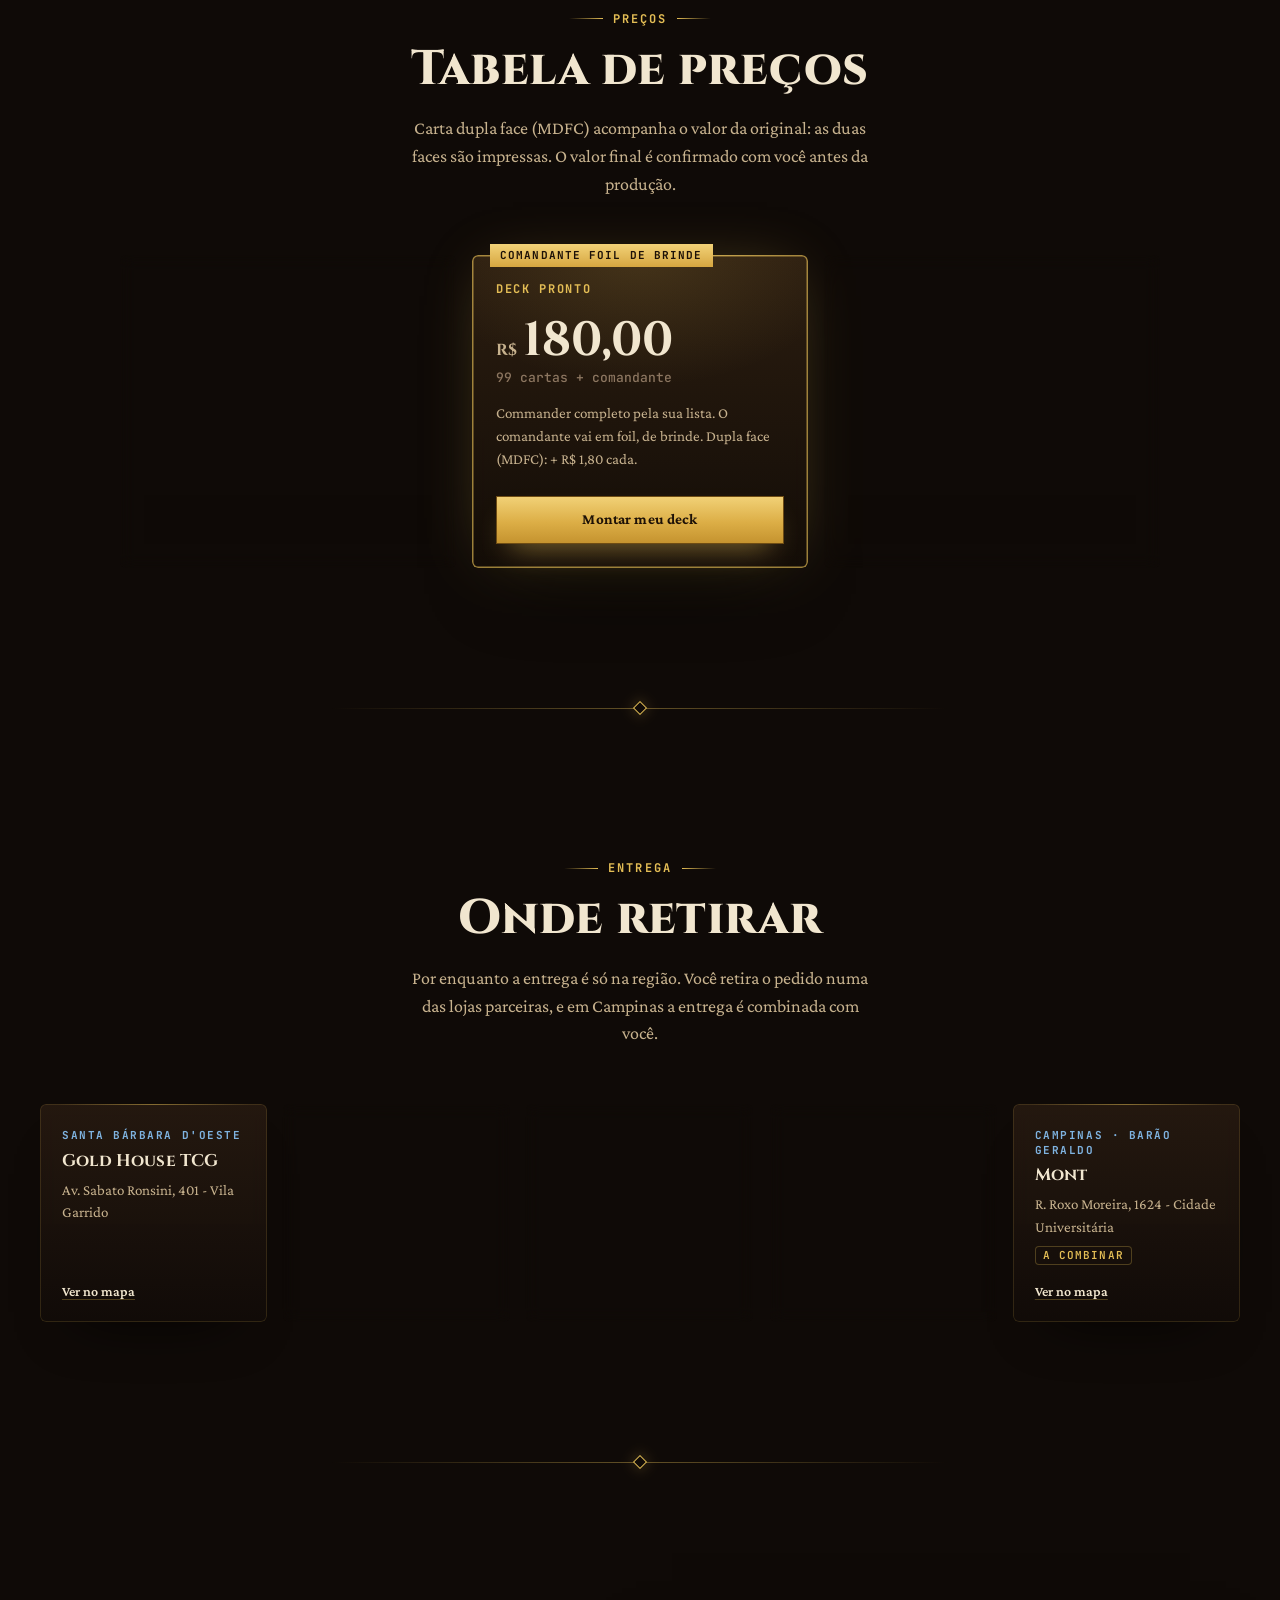
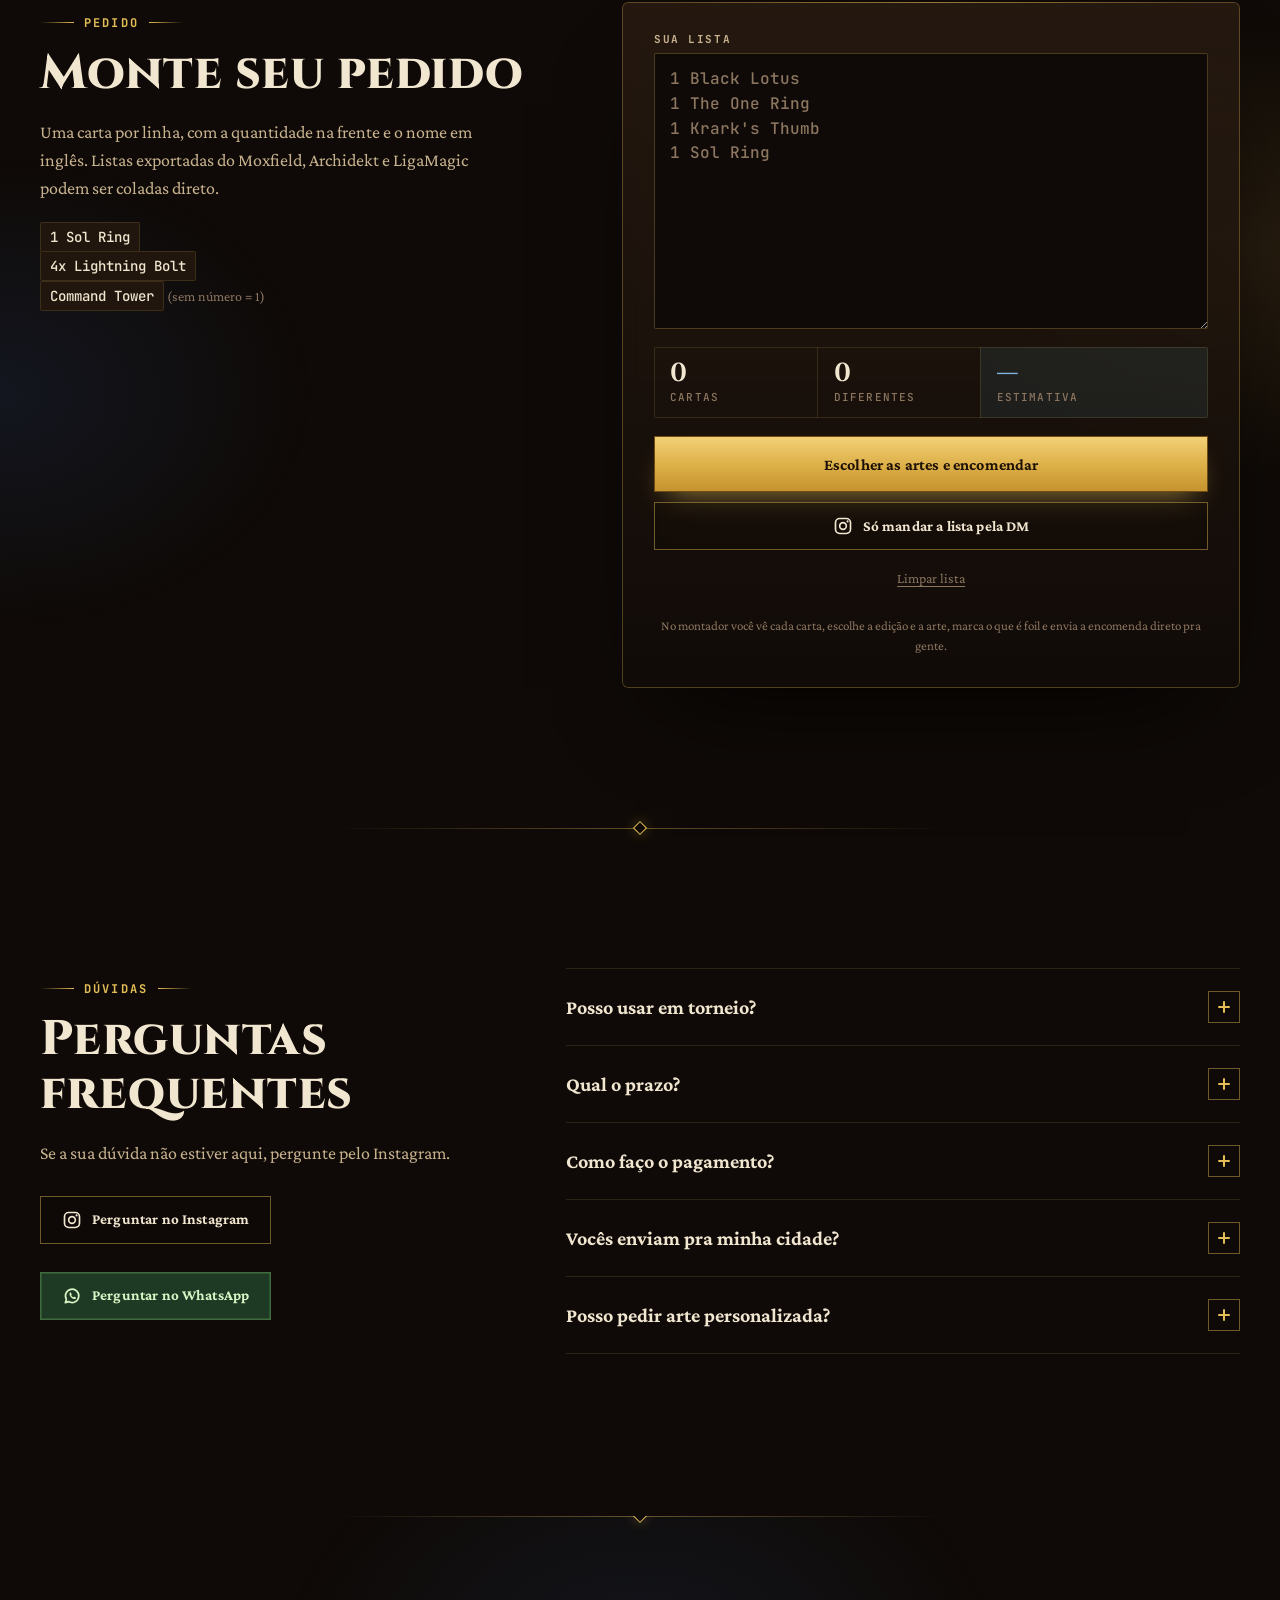
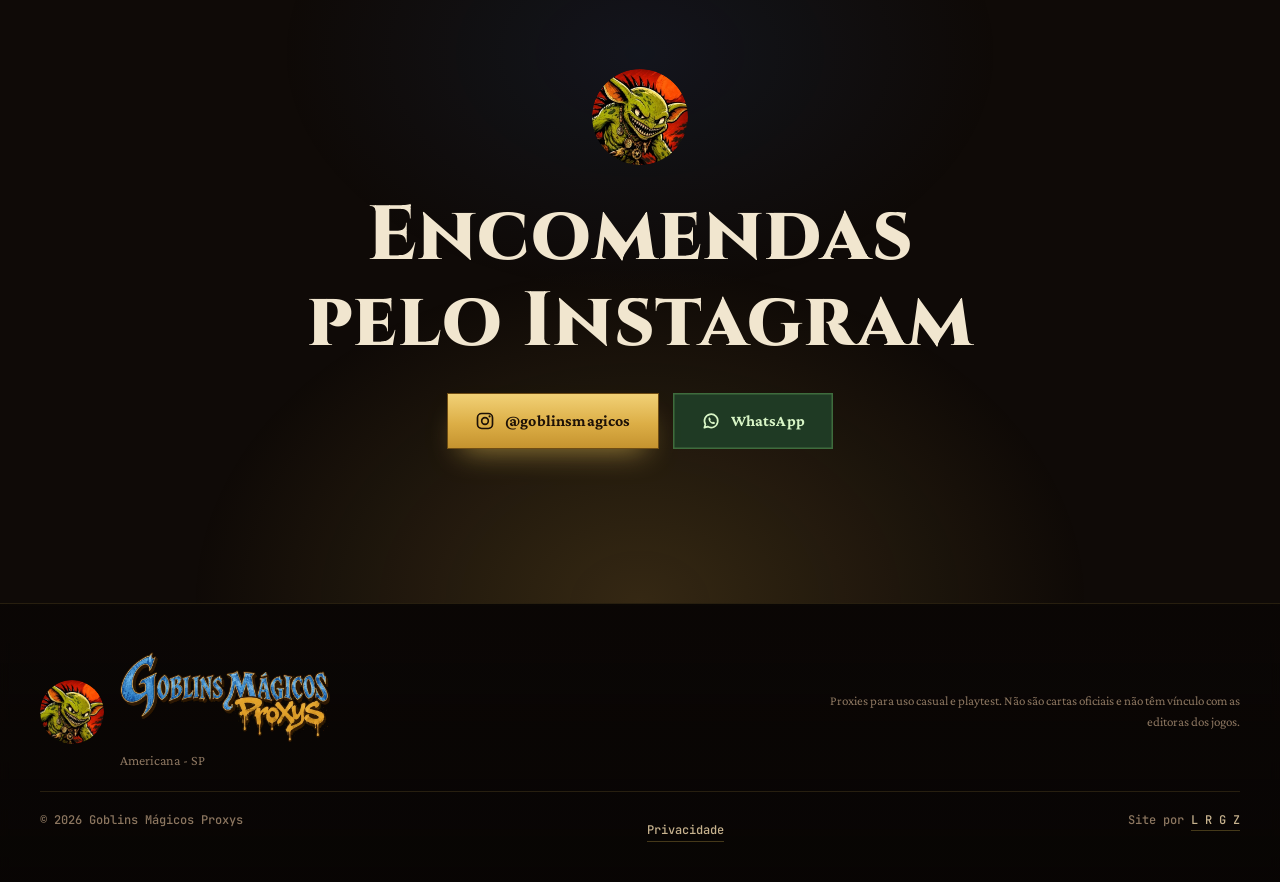
==== commit 42a8512c: "Prévia do link na identidade nova (fumaça azul, Cinzel, ouro, logo nova e selo) Co-Authored-By: Clau" ====
--- a/index.html
+++ b/index.html
@@ -13,14 +13,14 @@
   <meta property="og:url" content="https://goblinsmagicos.com.br/">
   <meta property="og:title" content="Goblins Mágicos Proxys · Proxies de Magic e TCG">
   <meta property="og:description" content="Proxies de Magic no tamanho oficial: avulsa R$ 2,50, foil R$ 8 e deck pronto R$ 180 com o comandante foil de brinde. Monte seu deck online e retire em Americana e região.">
-  <meta property="og:image" content="https://goblinsmagicos.com.br/assets/img/og.jpg?v=2">
-  <meta property="og:image:secure_url" content="https://goblinsmagicos.com.br/assets/img/og.jpg?v=2">
+  <meta property="og:image" content="https://goblinsmagicos.com.br/assets/img/og.jpg?v=3">
+  <meta property="og:image:secure_url" content="https://goblinsmagicos.com.br/assets/img/og.jpg?v=3">
   <meta property="og:image:type" content="image/jpeg">
   <meta property="og:image:width" content="1200">
   <meta property="og:image:height" content="630">
   <meta property="og:image:alt" content="Goblins Mágicos Proxys: proxies de Magic, avulsa R$ 2,50, foil R$ 8 e deck pronto R$ 180">
   <meta name="twitter:card" content="summary_large_image">
-  <meta name="twitter:image" content="https://goblinsmagicos.com.br/assets/img/og.jpg?v=2">
+  <meta name="twitter:image" content="https://goblinsmagicos.com.br/assets/img/og.jpg?v=3">
   <link rel="icon" type="image/png" sizes="32x32" href="assets/img/favicon-32.png">
   <link rel="icon" type="image/png" sizes="64x64" href="assets/img/favicon-64.png">
   <link rel="apple-touch-icon" href="apple-touch-icon.png">
@@ -35,7 +35,7 @@
    "name": "Goblins Mágicos Proxys",
    "description": "Proxies de Magic: The Gathering para mesa casual, Commander e playtest, no tamanho oficial 63x88 mm, com opção de foil aplicado sobre carta original.",
    "url": "https://goblinsmagicos.com.br/",
-   "image": "https://goblinsmagicos.com.br/assets/img/og.jpg?v=2",
+   "image": "https://goblinsmagicos.com.br/assets/img/og.jpg?v=3",
    "logo": "https://goblinsmagicos.com.br/assets/img/logo-512.webp",
    "telephone": "+55 19 99622-4081",
    "priceRange": "R$ 2,50 - R$ 180",
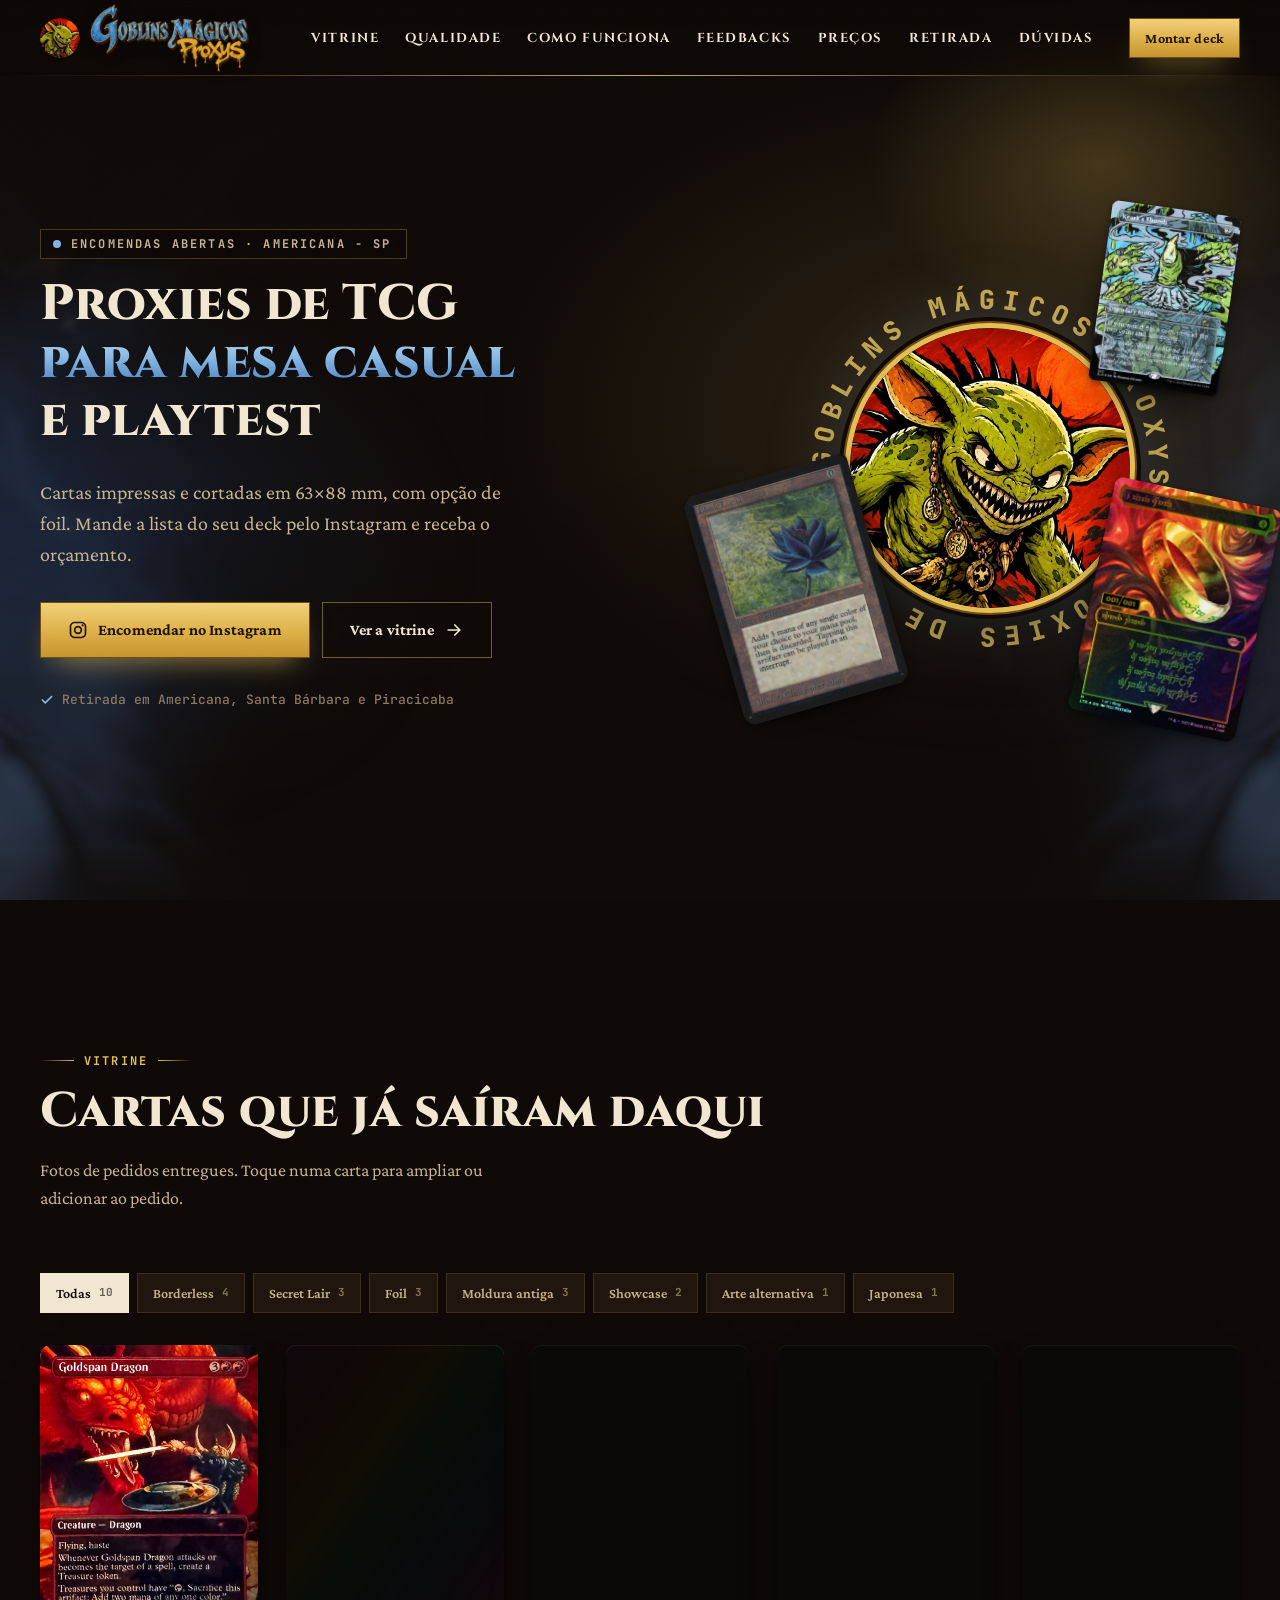
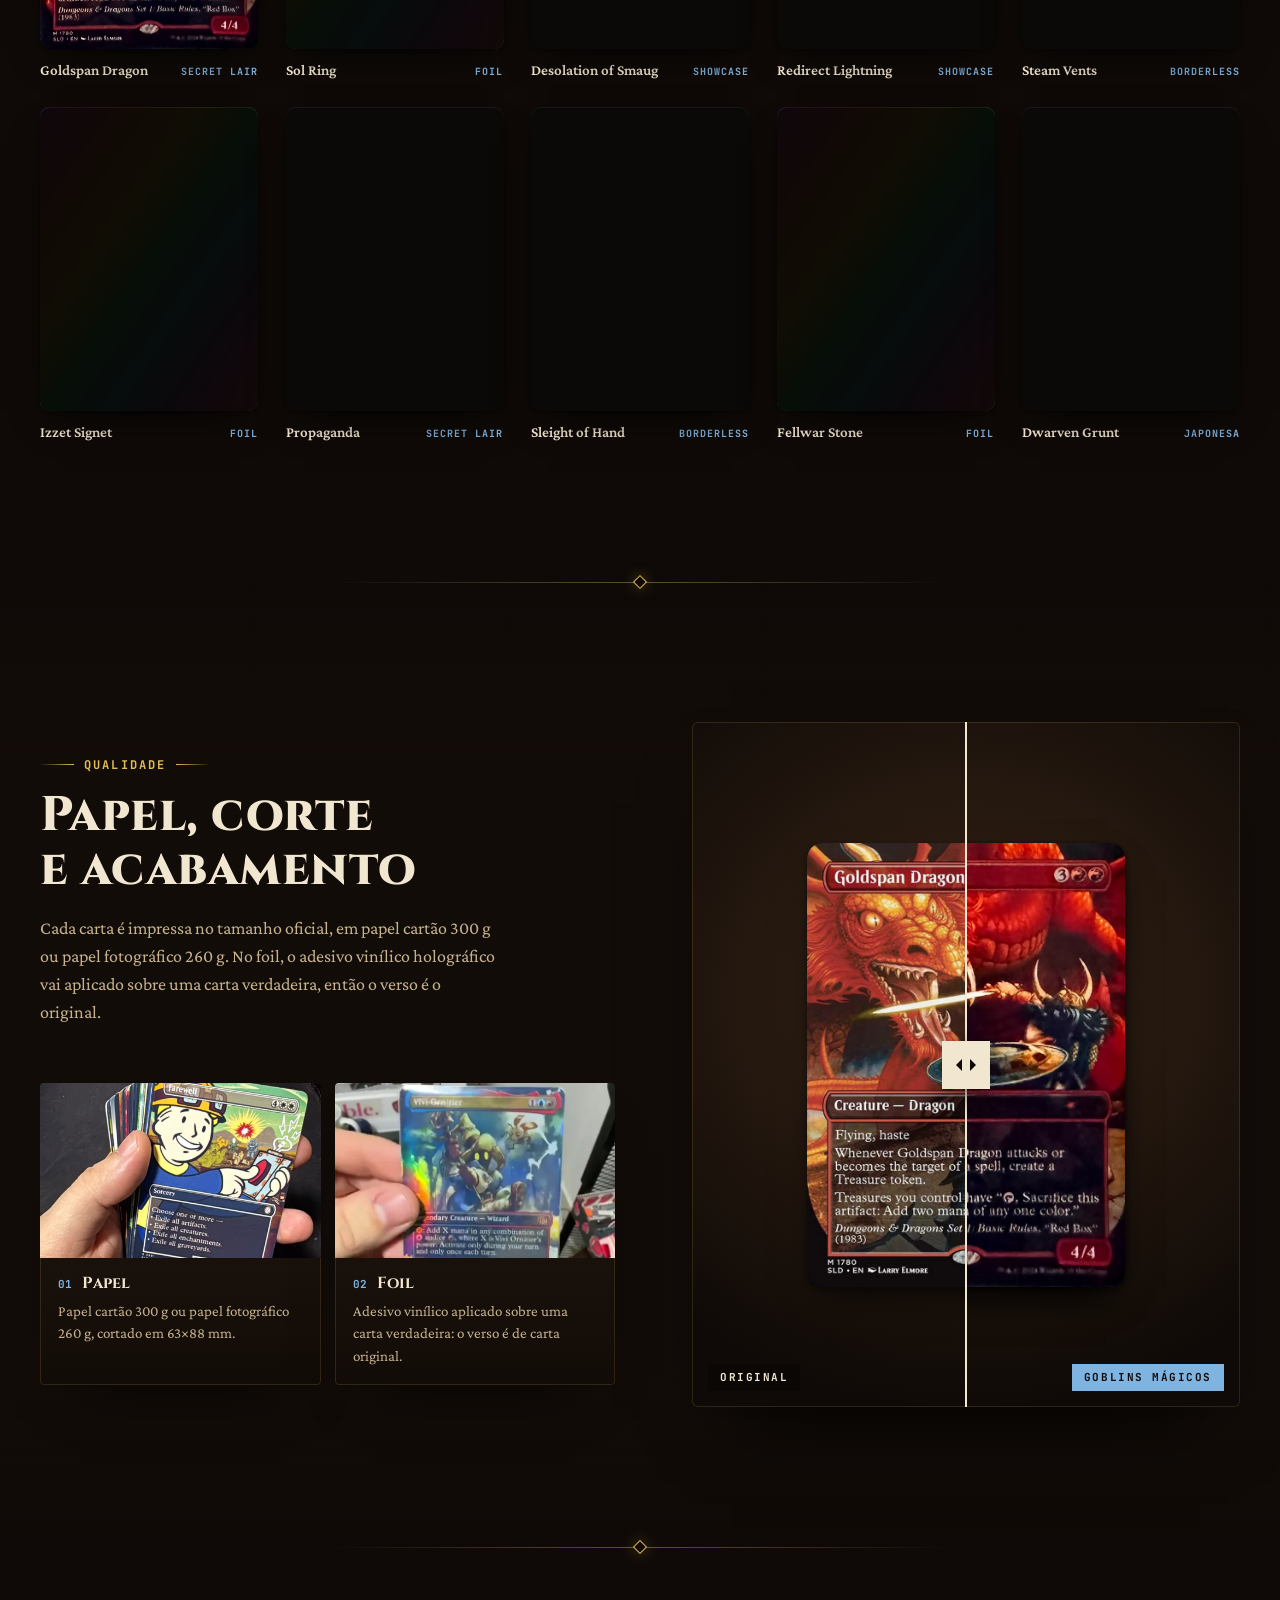
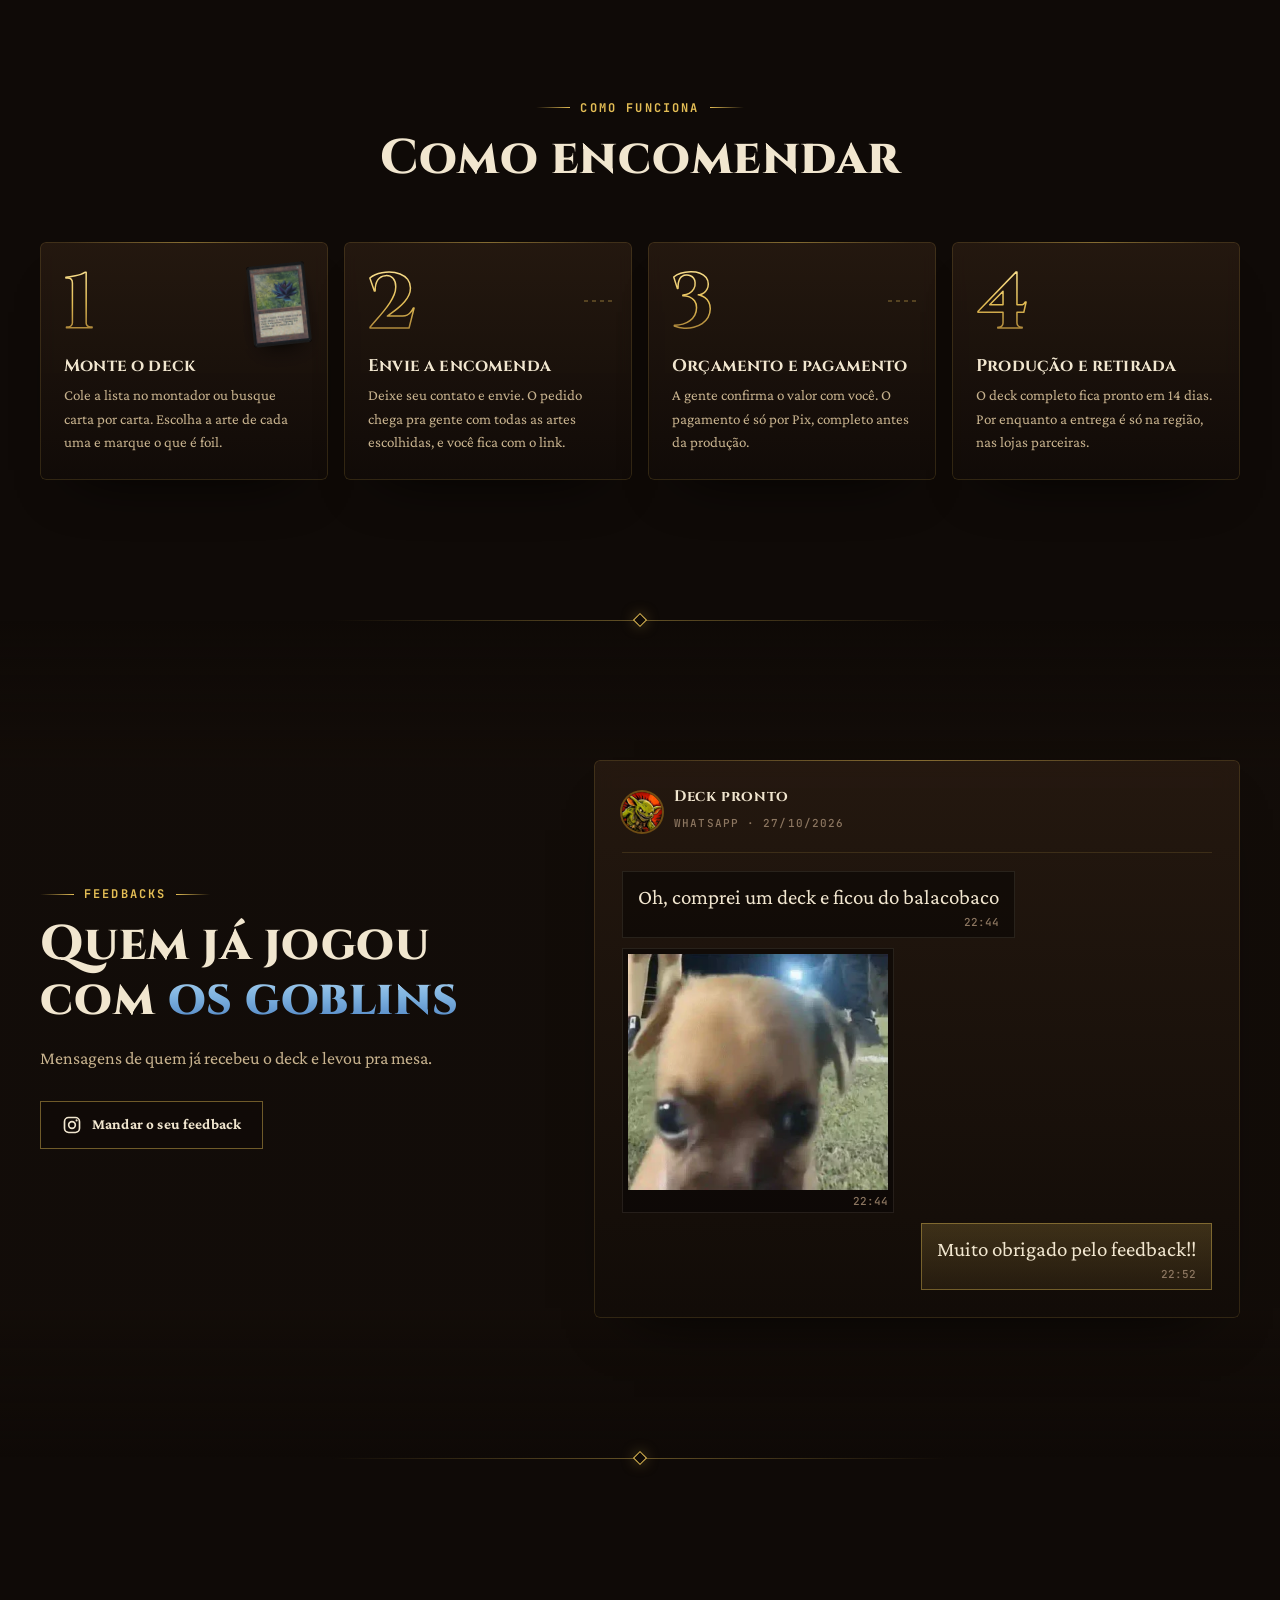
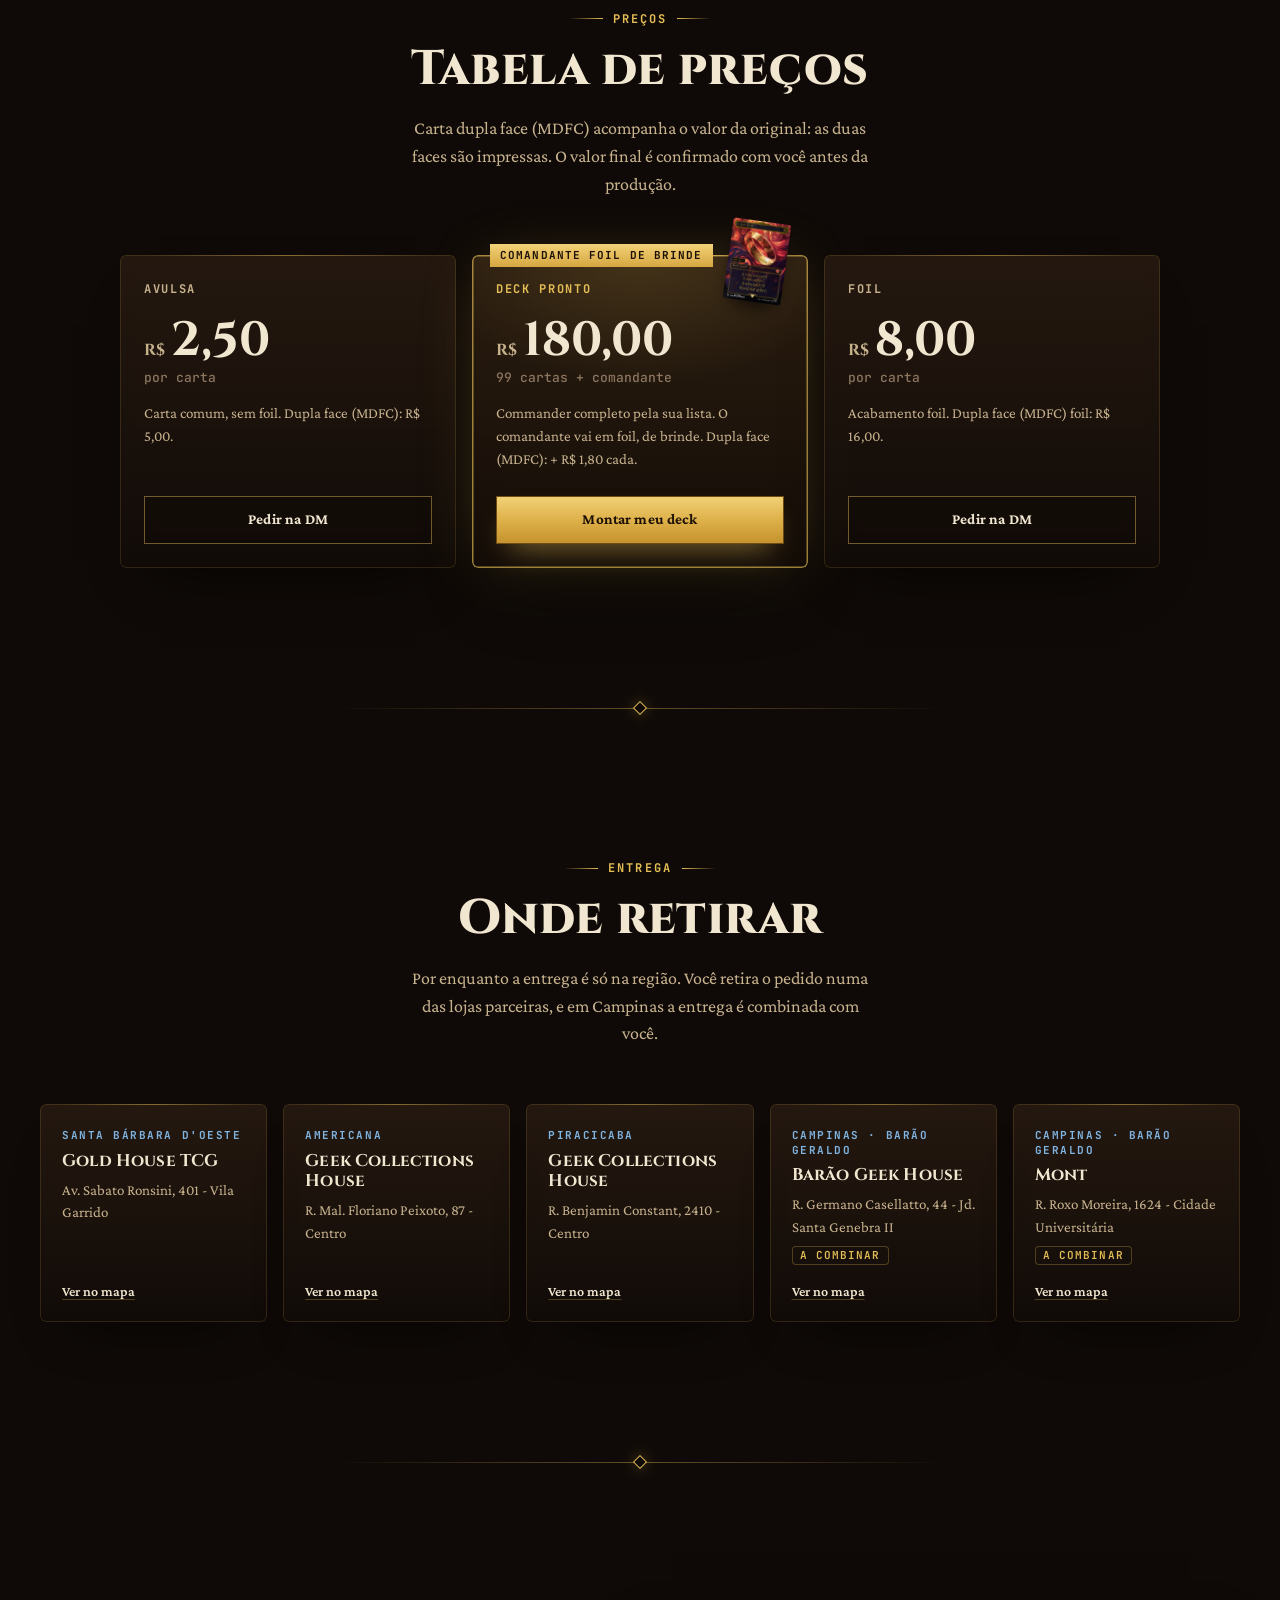
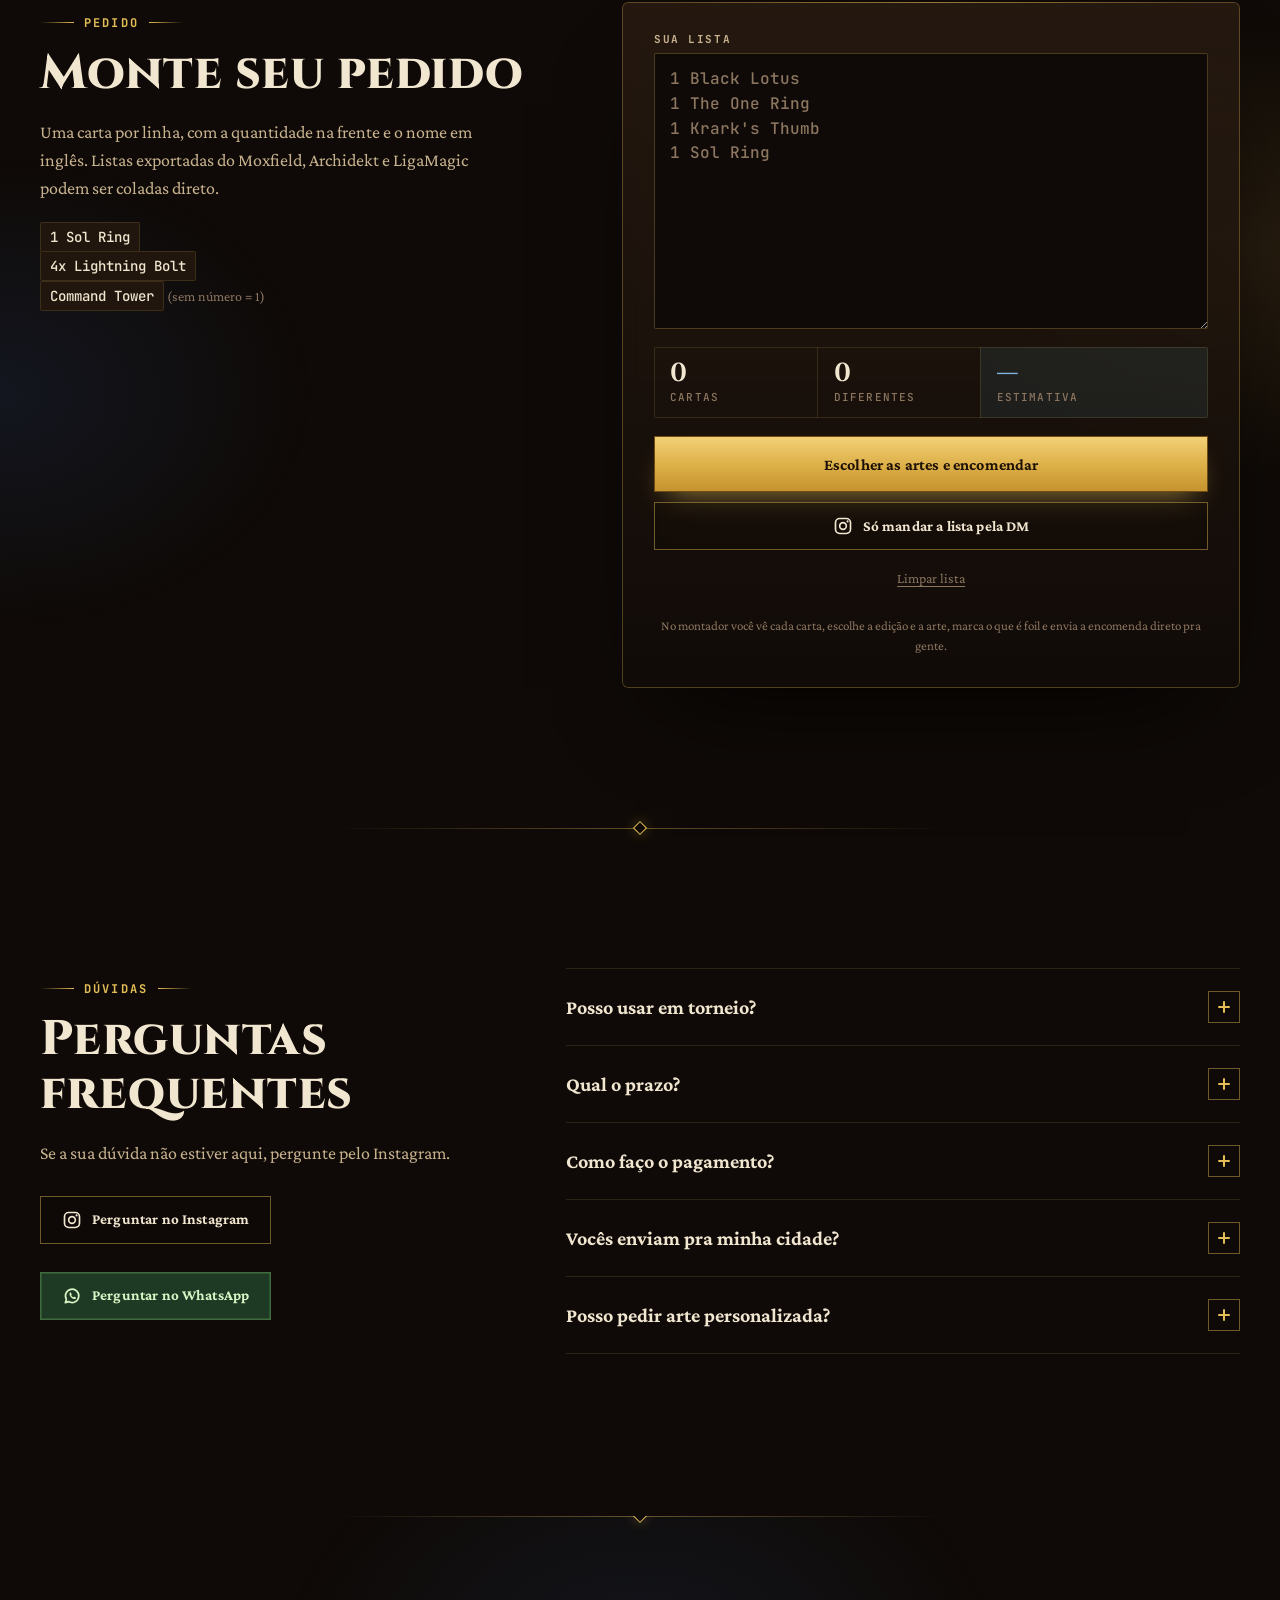
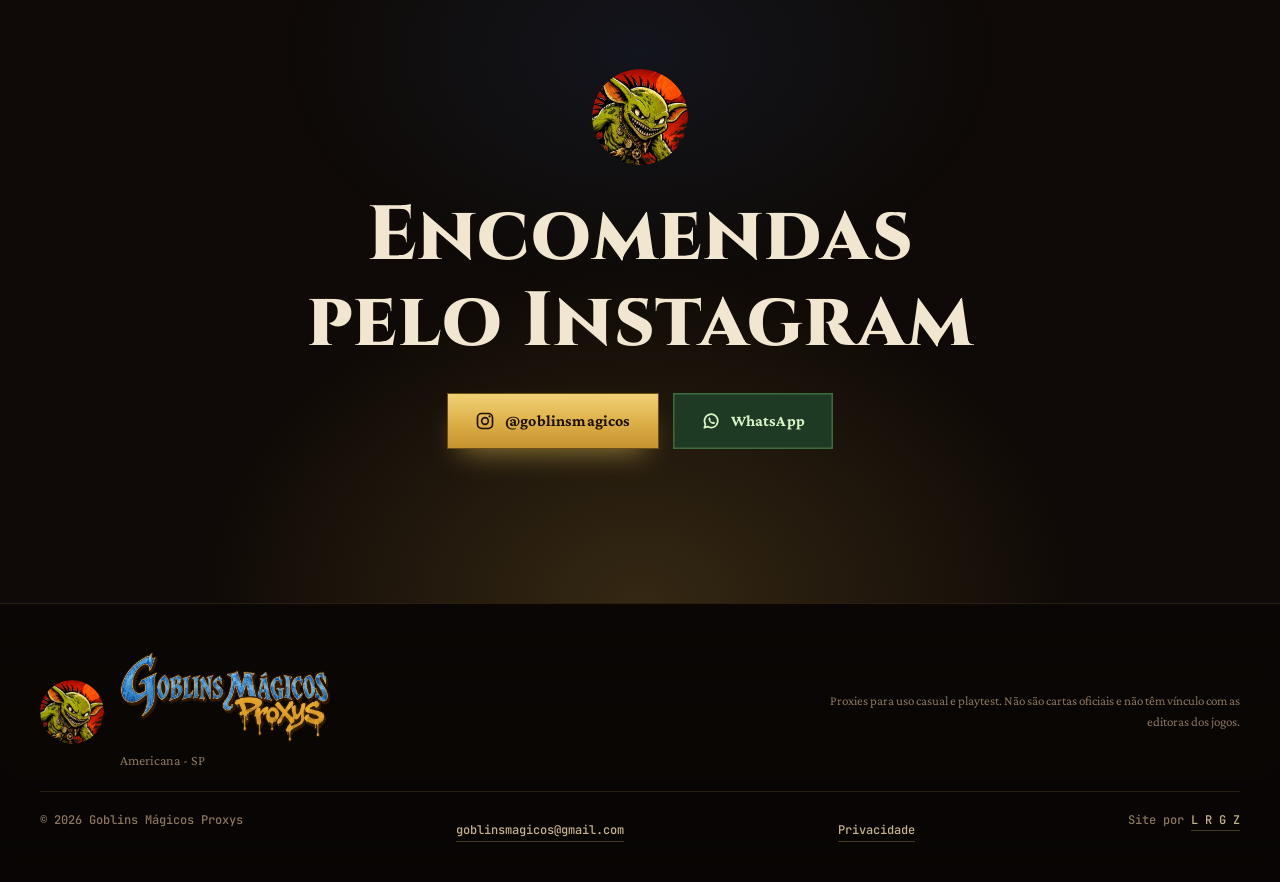
==== commit 81805b9c: "E-mail goblinsmagicos@gmail.com: encomendas do montador pelo FormSubmit e contato no rodapé Co-Autho" ====
--- a/index.html
+++ b/index.html
@@ -270,7 +270,7 @@
         </div>
       </div>
       <p class="foot__legal" data-bind="rodape.aviso"></p>
-      <div class="foot__meta"><span>© <span data-year></span> <span data-bind="marca.nome"></span></span><a href="privacidade.html">Privacidade</a><span class="assinatura">Site por <a href="https://lrgz.com.br" target="_blank" rel="noopener" aria-label="LRGZ">L R G Z</a></span></div>
+      <div class="foot__meta"><span>© <span data-year></span> <span data-bind="marca.nome"></span></span><a href="mailto:goblinsmagicos@gmail.com">goblinsmagicos@gmail.com</a><a href="privacidade.html">Privacidade</a><span class="assinatura">Site por <a href="https://lrgz.com.br" target="_blank" rel="noopener" aria-label="LRGZ">L R G Z</a></span></div>
     </div>
   </footer>
 
@@ -306,7 +306,7 @@
     <symbol id="i-plus" viewBox="0 0 24 24"><path fill="none" stroke="currentColor" stroke-width="2.4" stroke-linecap="round" d="M12 5v14M5 12h14"/></symbol>
   </svg>
 
-  <script src="assets/js/config.js?v=24"></script>
+  <script src="assets/js/config.js?v=25"></script>
   <script src="assets/js/main.js?v=25"></script>
   <script src="assets/js/fumaca.js?v=3" defer></script>
 </body>
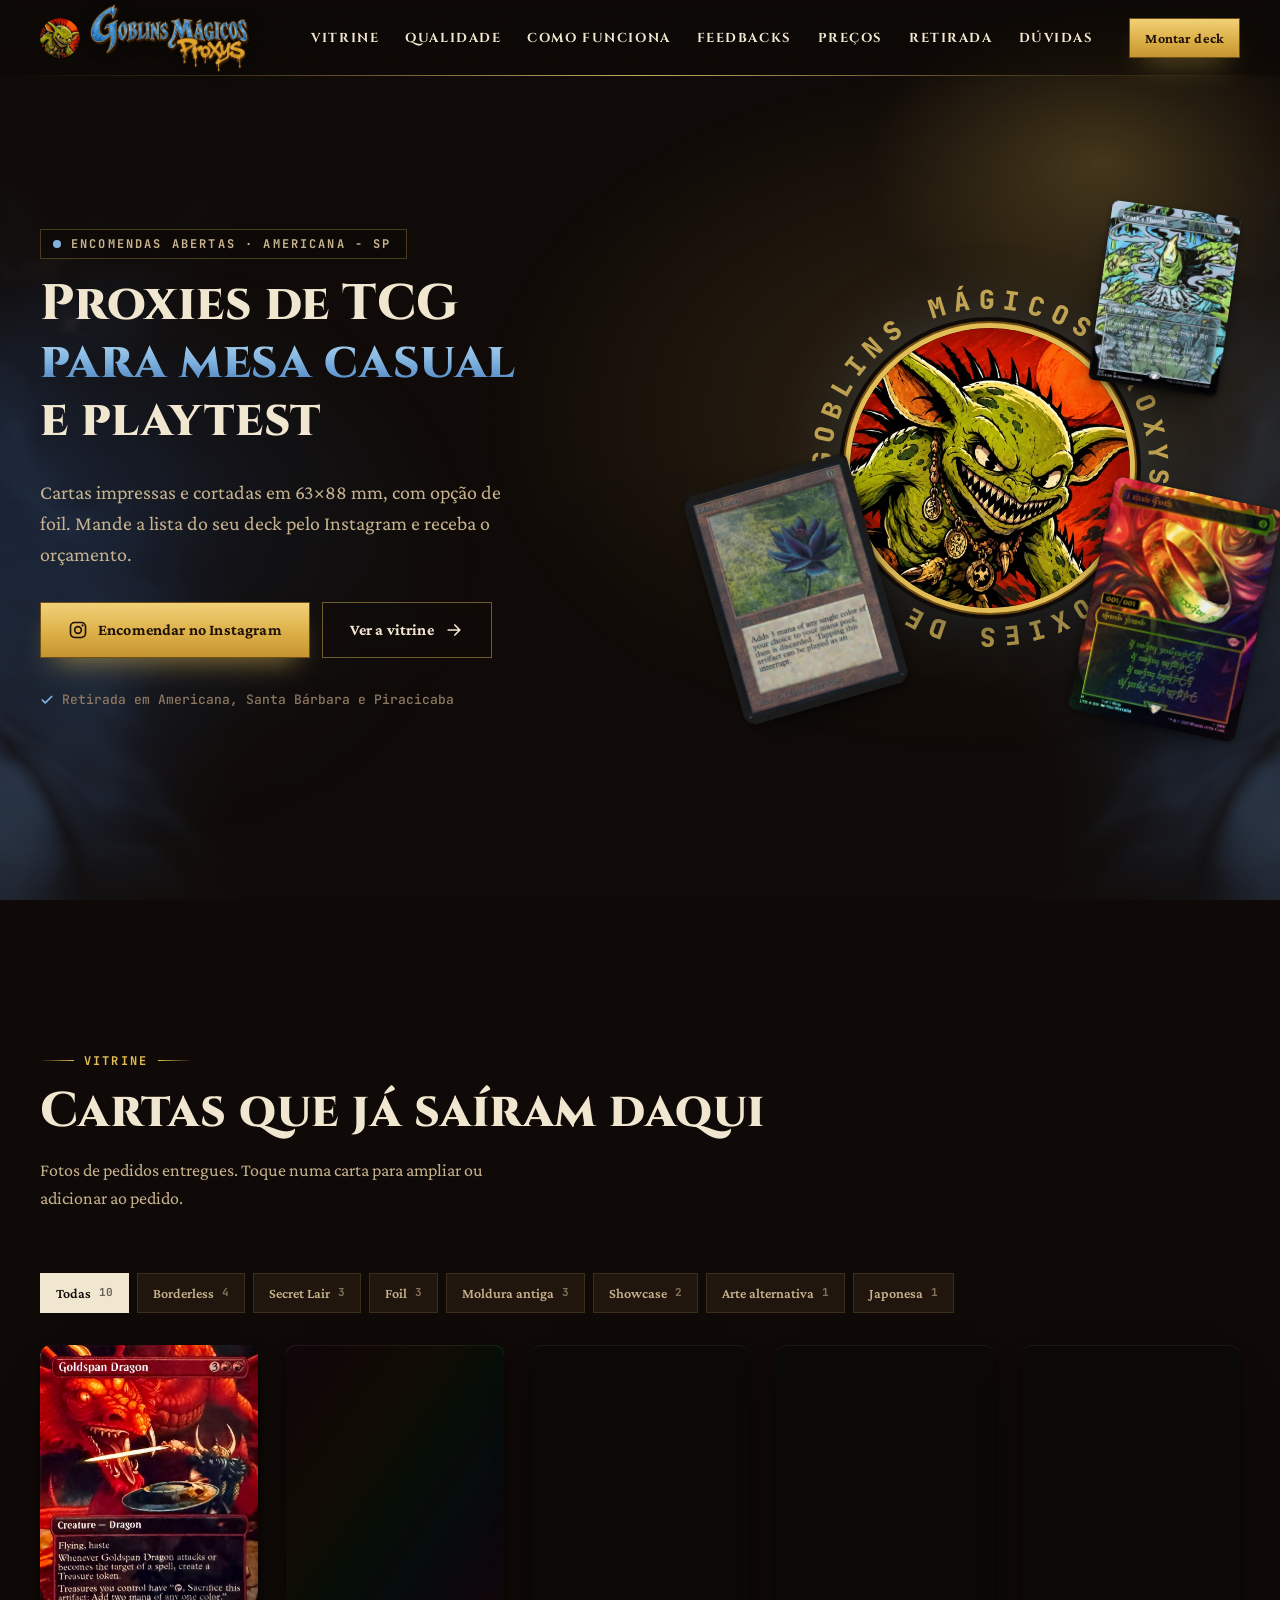
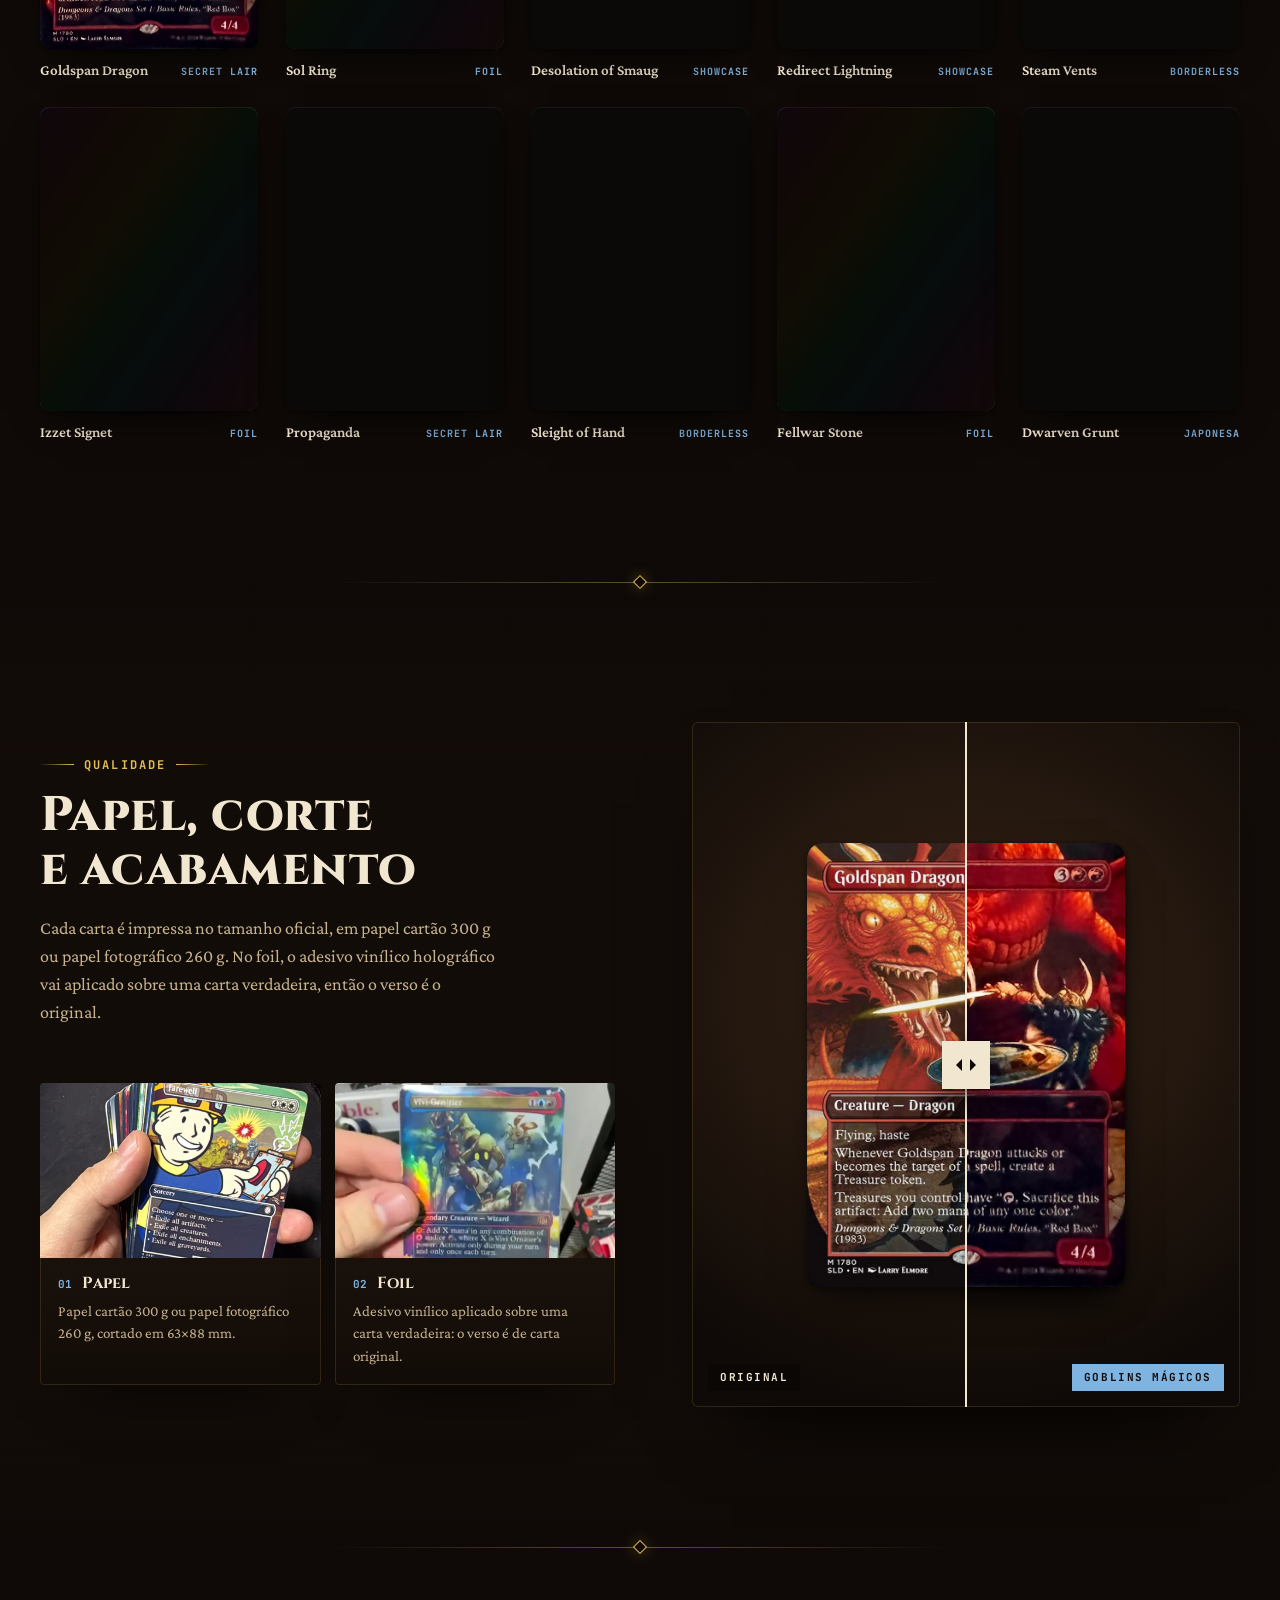
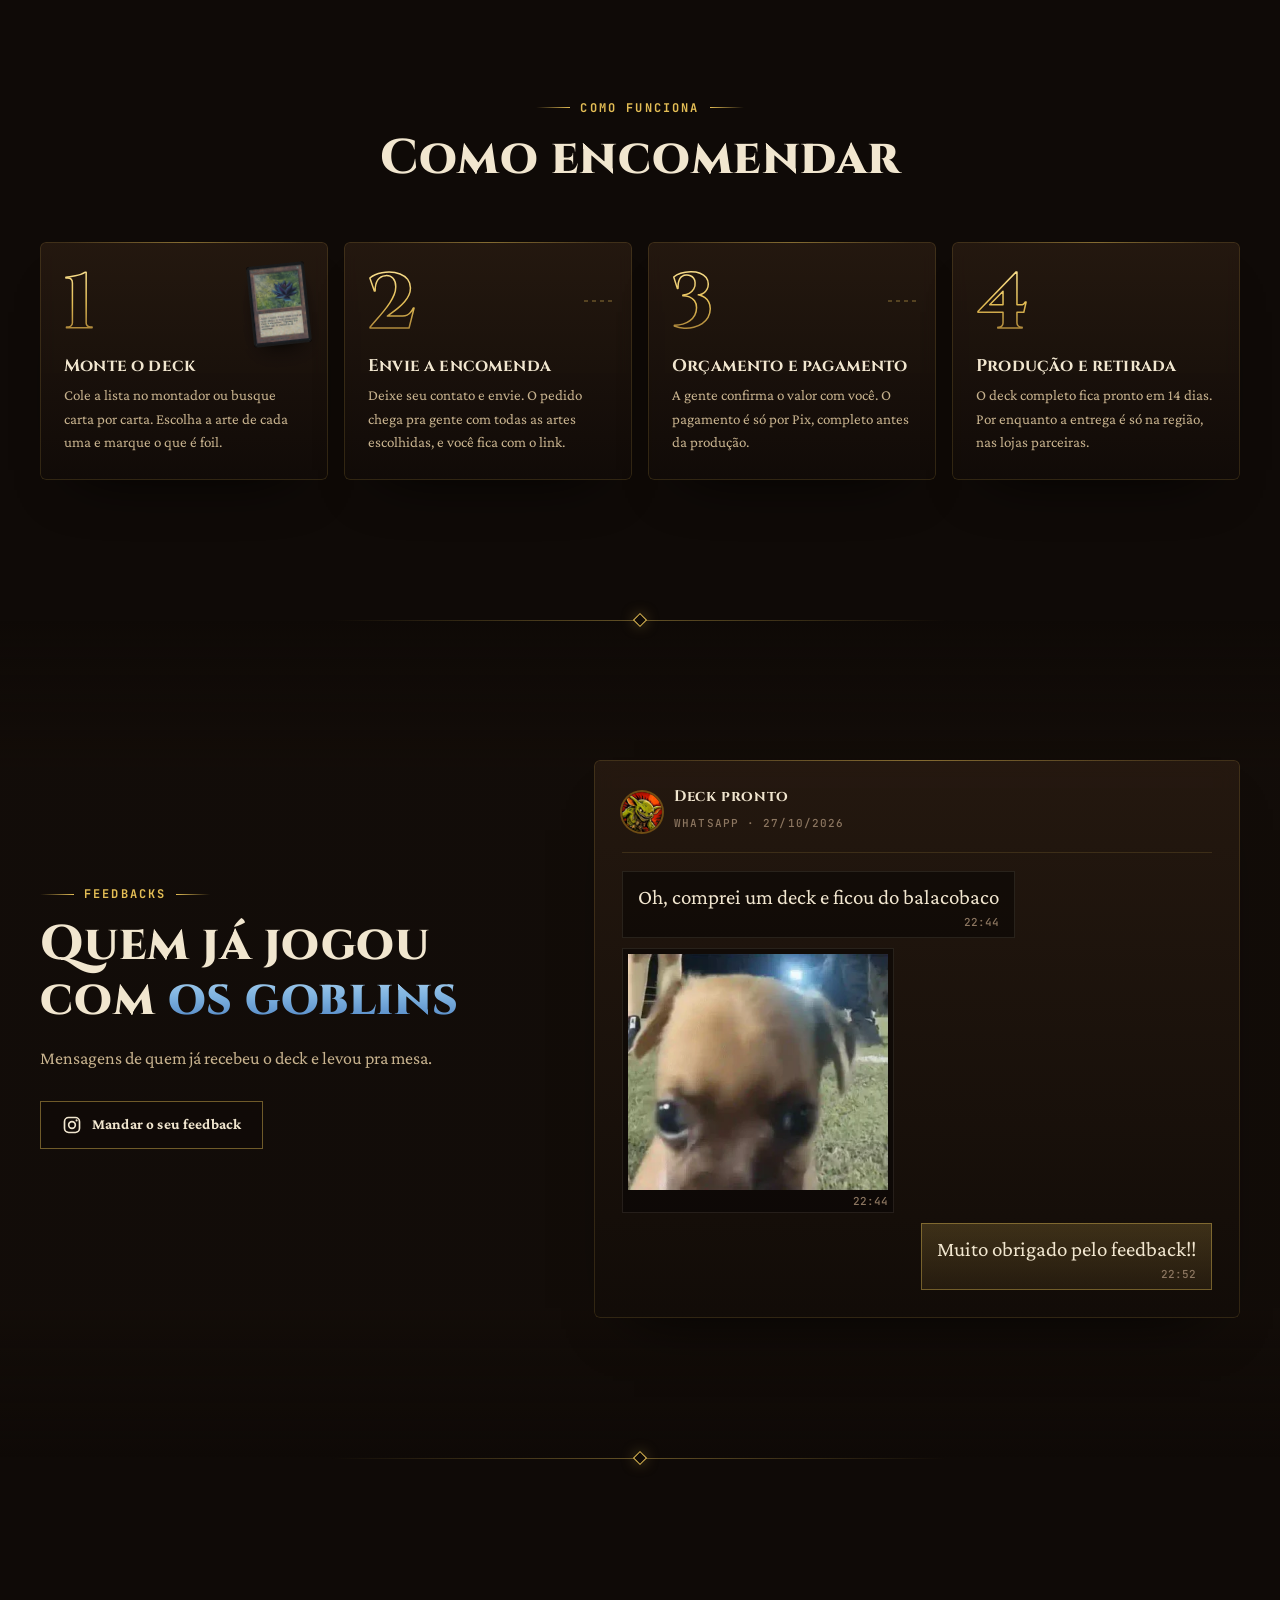
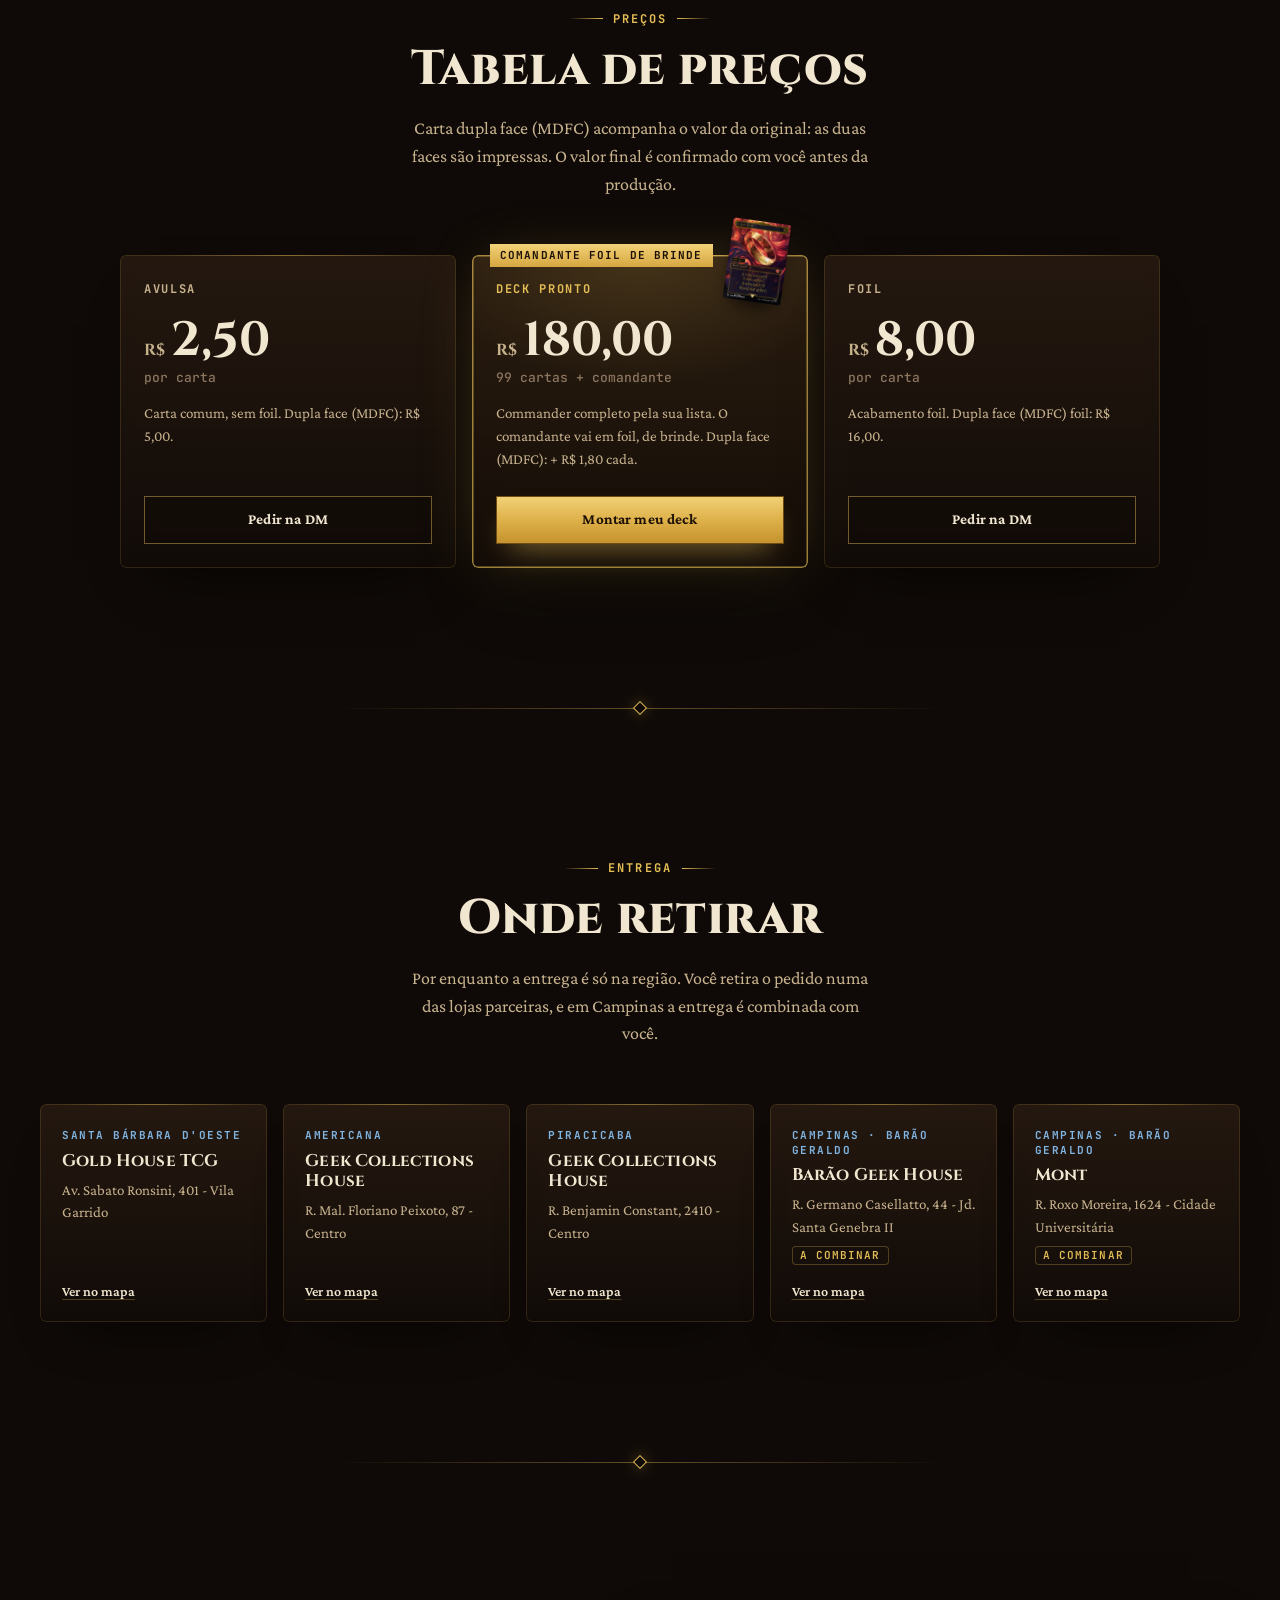
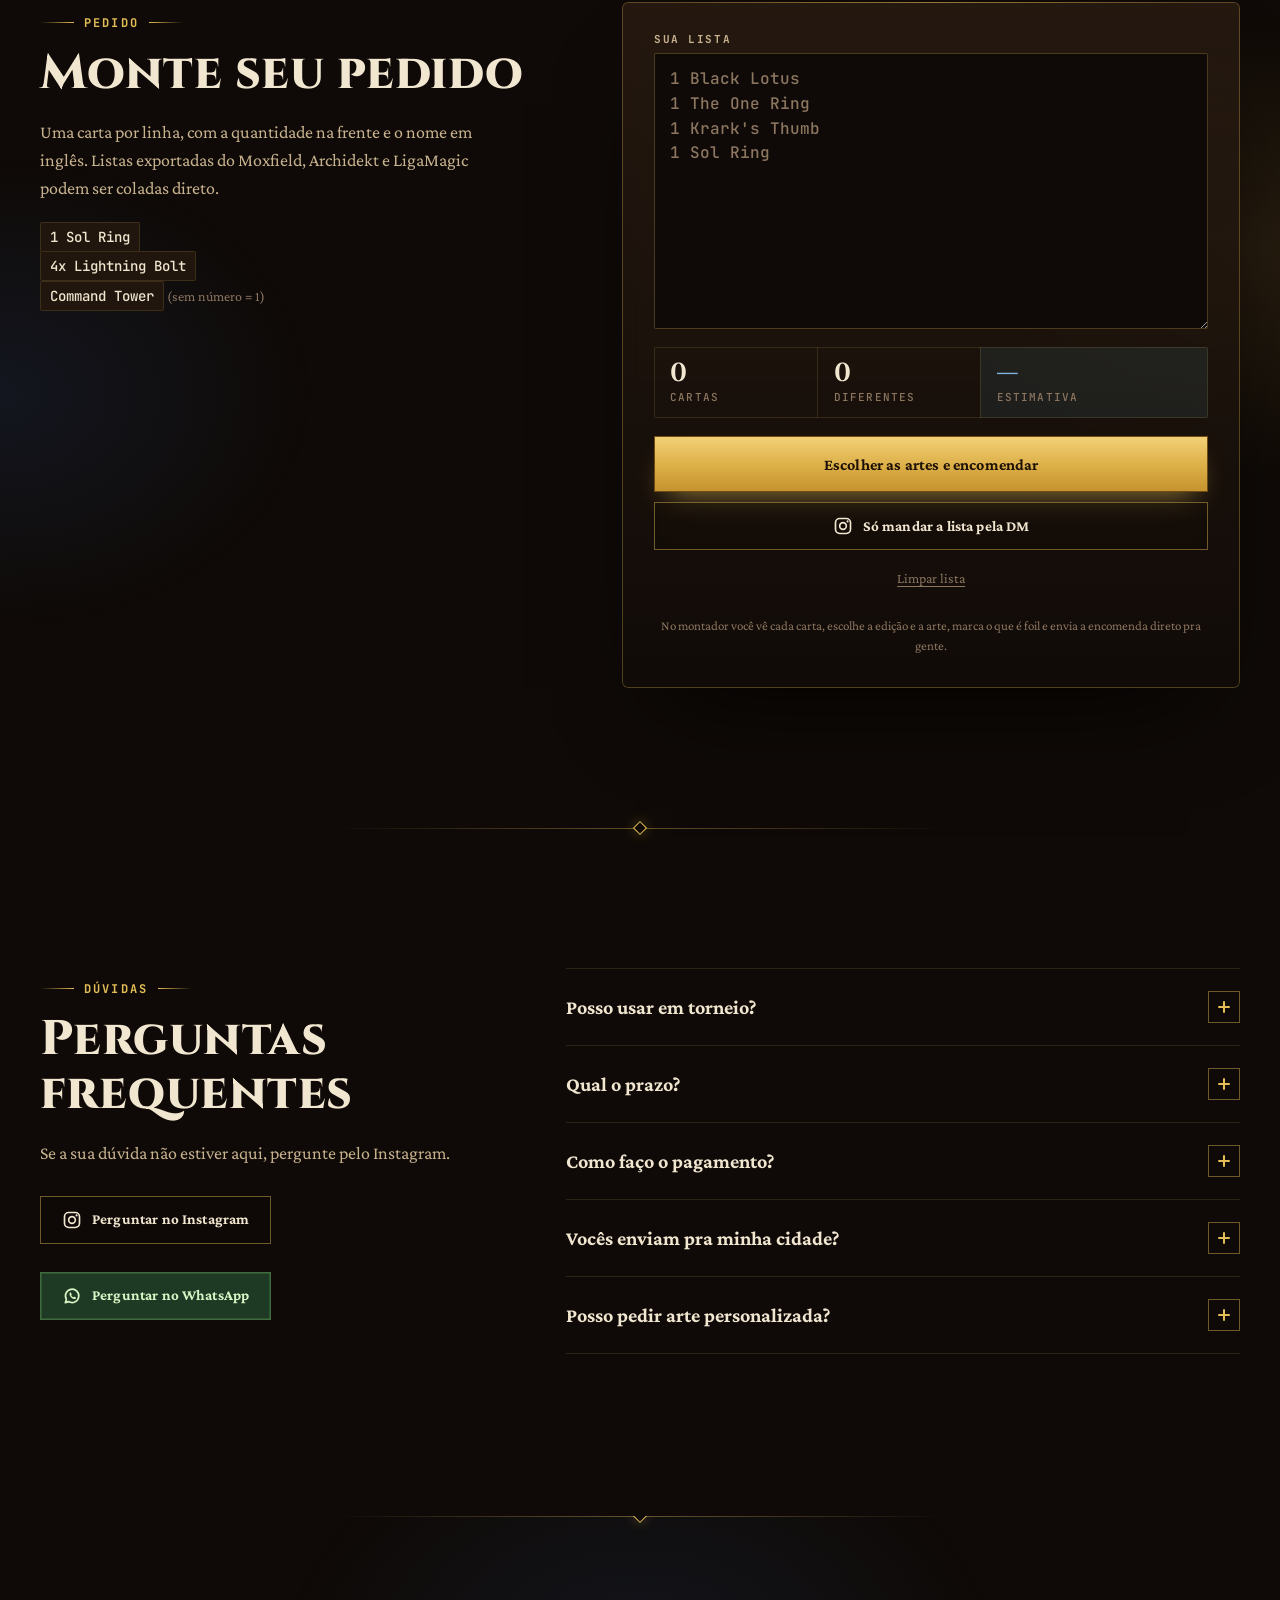
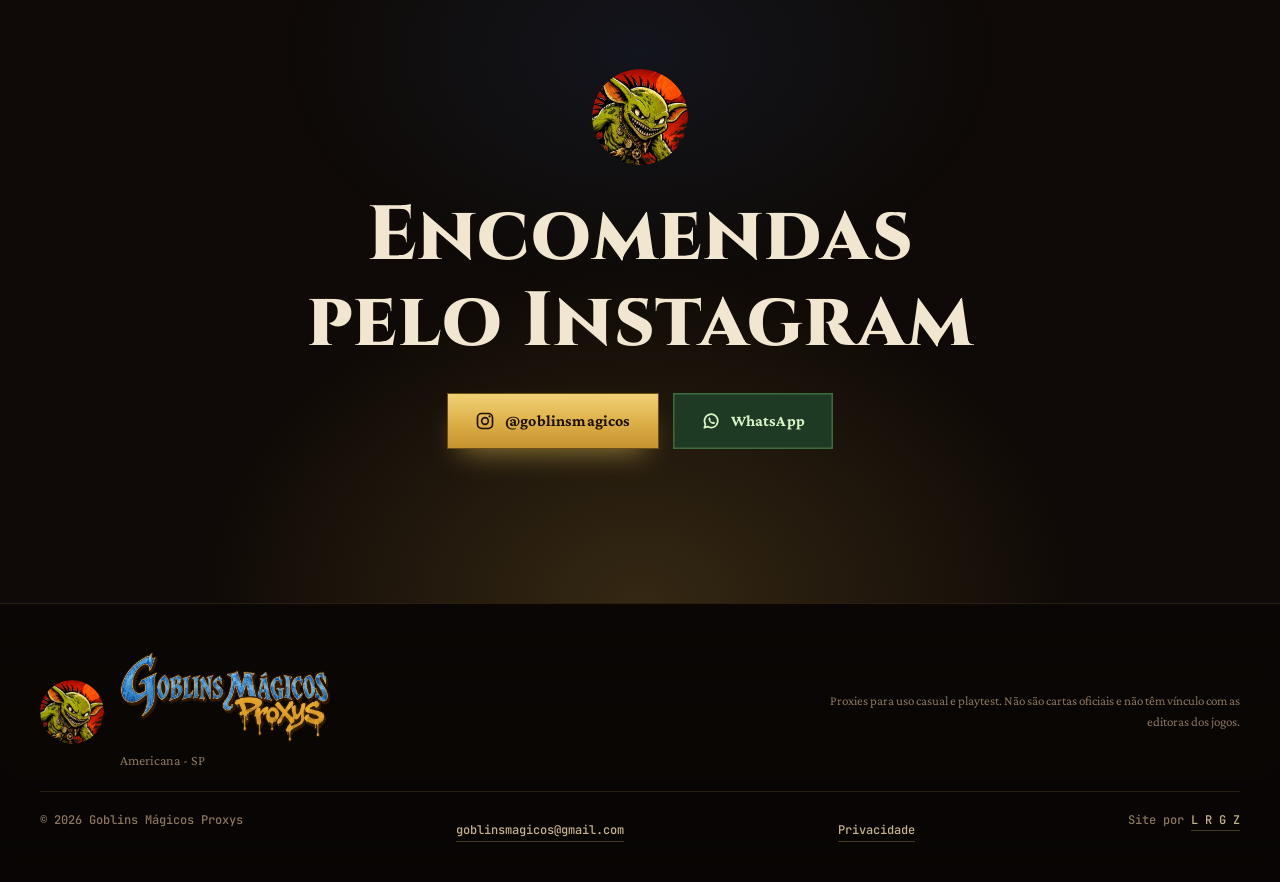
==== commit 9f1e9dcb: "SEO: links internos sem .html O Cloudflare Pages redireciona /pagina.html para /pagina (308) e o Goo" ====
--- a/index.html
+++ b/index.html
@@ -65,7 +65,7 @@
         <a href="#retirada">Retirada</a>
         <a href="#faq">Dúvidas</a>
       </nav>
-      <a class="btn btn--sm btn--ig" href="montar.html"><span>Montar deck</span></a>
+      <a class="btn btn--sm btn--ig" href="/montar"><span>Montar deck</span></a>
       <button class="menu-btn" type="button" aria-label="Abrir menu" aria-expanded="false" data-menu-btn><span></span><span></span></button>
     </div>
   </header>
@@ -78,7 +78,7 @@
       <a href="#feedbacks">Feedbacks</a>
       <a href="#precos">Preços</a>
       <a href="#retirada">Retirada</a>
-      <a href="montar.html">Montar deck</a>
+      <a href="/montar">Montar deck</a>
       <a href="#faq">Dúvidas</a>
     </nav>
     <a class="btn btn--ig btn--block" data-ig-dm target="_blank" rel="noopener"><svg aria-hidden="true" viewBox="0 0 24 24"><use href="#i-ig"/></svg>Chamar no Instagram</a>
@@ -270,13 +270,13 @@
         </div>
       </div>
       <p class="foot__legal" data-bind="rodape.aviso"></p>
-      <div class="foot__meta"><span>© <span data-year></span> <span data-bind="marca.nome"></span></span><a href="mailto:goblinsmagicos@gmail.com">goblinsmagicos@gmail.com</a><a href="privacidade.html">Privacidade</a><span class="assinatura">Site por <a href="https://lrgz.com.br" target="_blank" rel="noopener" aria-label="LRGZ">L R G Z</a></span></div>
+      <div class="foot__meta"><span>© <span data-year></span> <span data-bind="marca.nome"></span></span><a href="mailto:goblinsmagicos@gmail.com">goblinsmagicos@gmail.com</a><a href="/privacidade">Privacidade</a><span class="assinatura">Site por <a href="https://lrgz.com.br" target="_blank" rel="noopener" aria-label="LRGZ">L R G Z</a></span></div>
     </div>
   </footer>
 
   <!-- Barra fixa no celular -->
   <div class="dock" data-dock>
-    <a class="btn btn--ghost" href="montar.html">Montar deck</a>
+    <a class="btn btn--ghost" href="/montar">Montar deck</a>
     <a class="btn btn--ig" data-ig-dm target="_blank" rel="noopener"><svg aria-hidden="true" viewBox="0 0 24 24"><use href="#i-ig"/></svg>Instagram</a>
   </div>
 
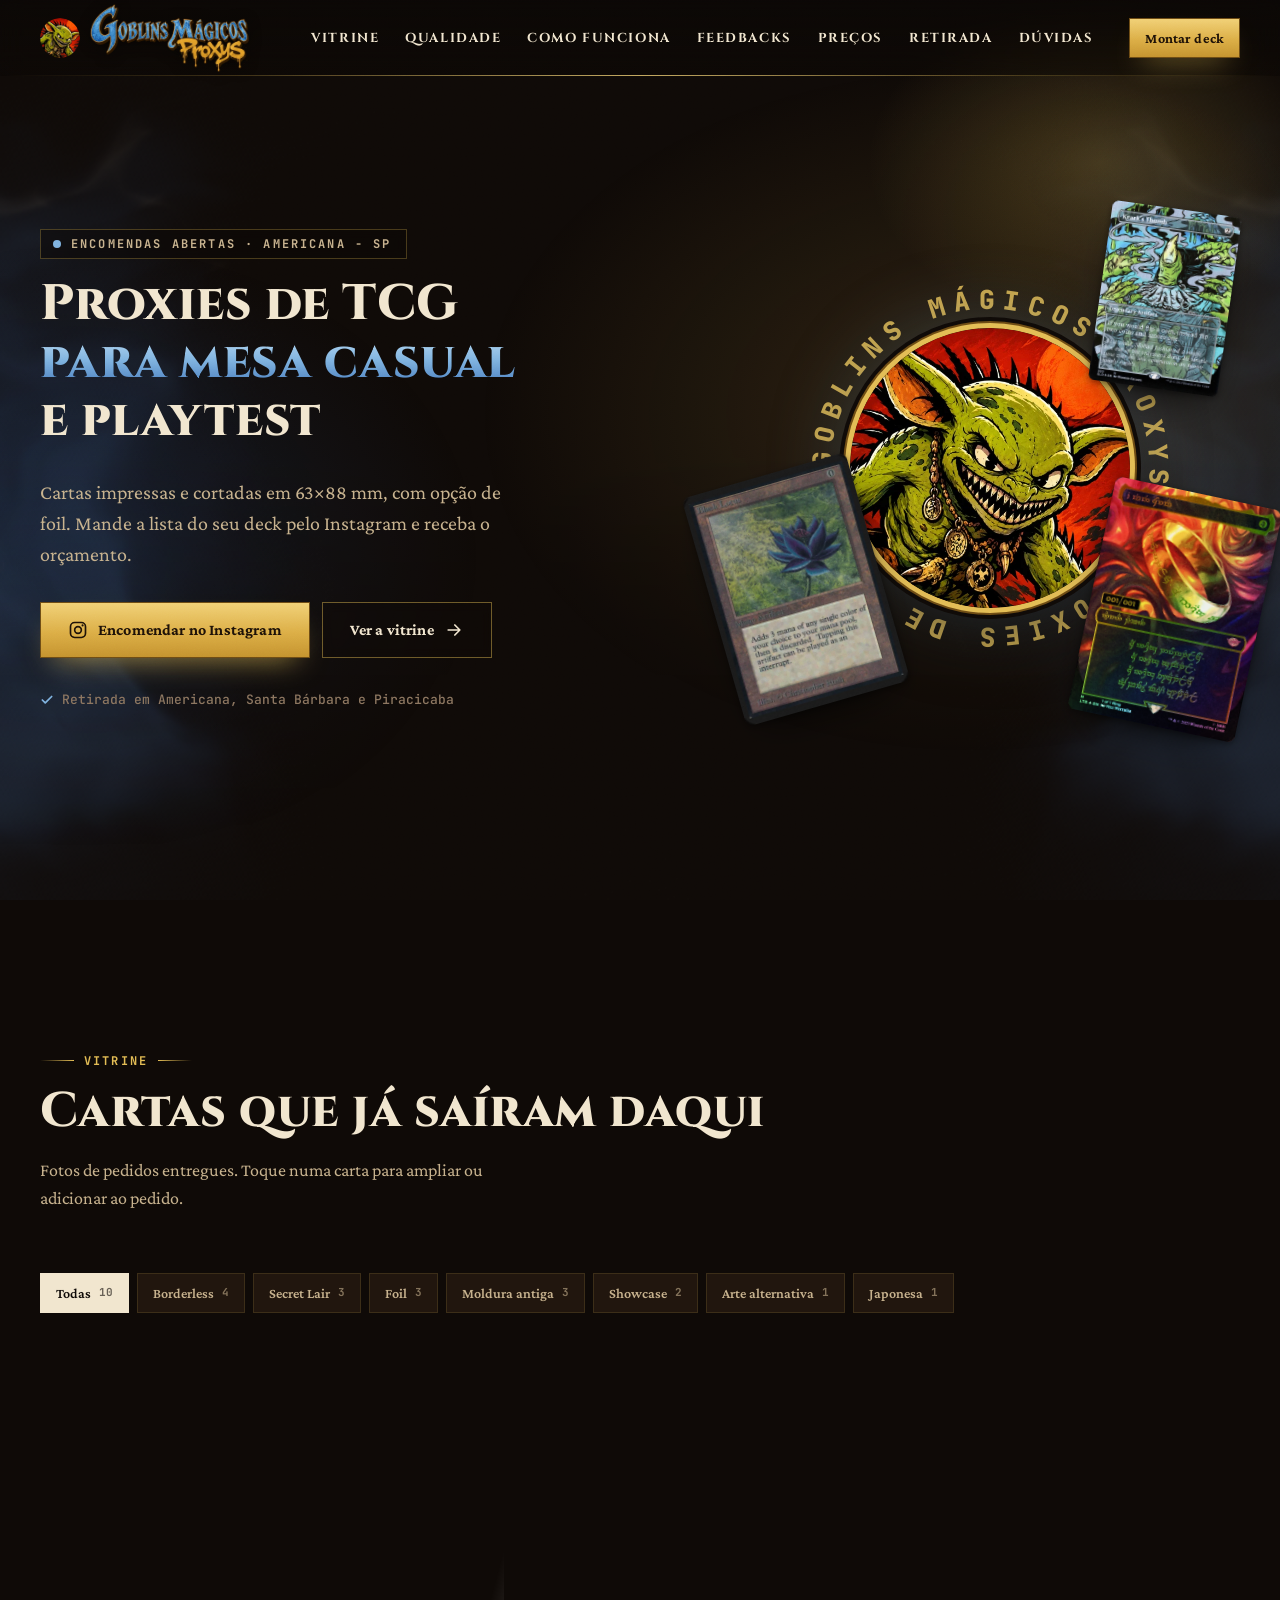
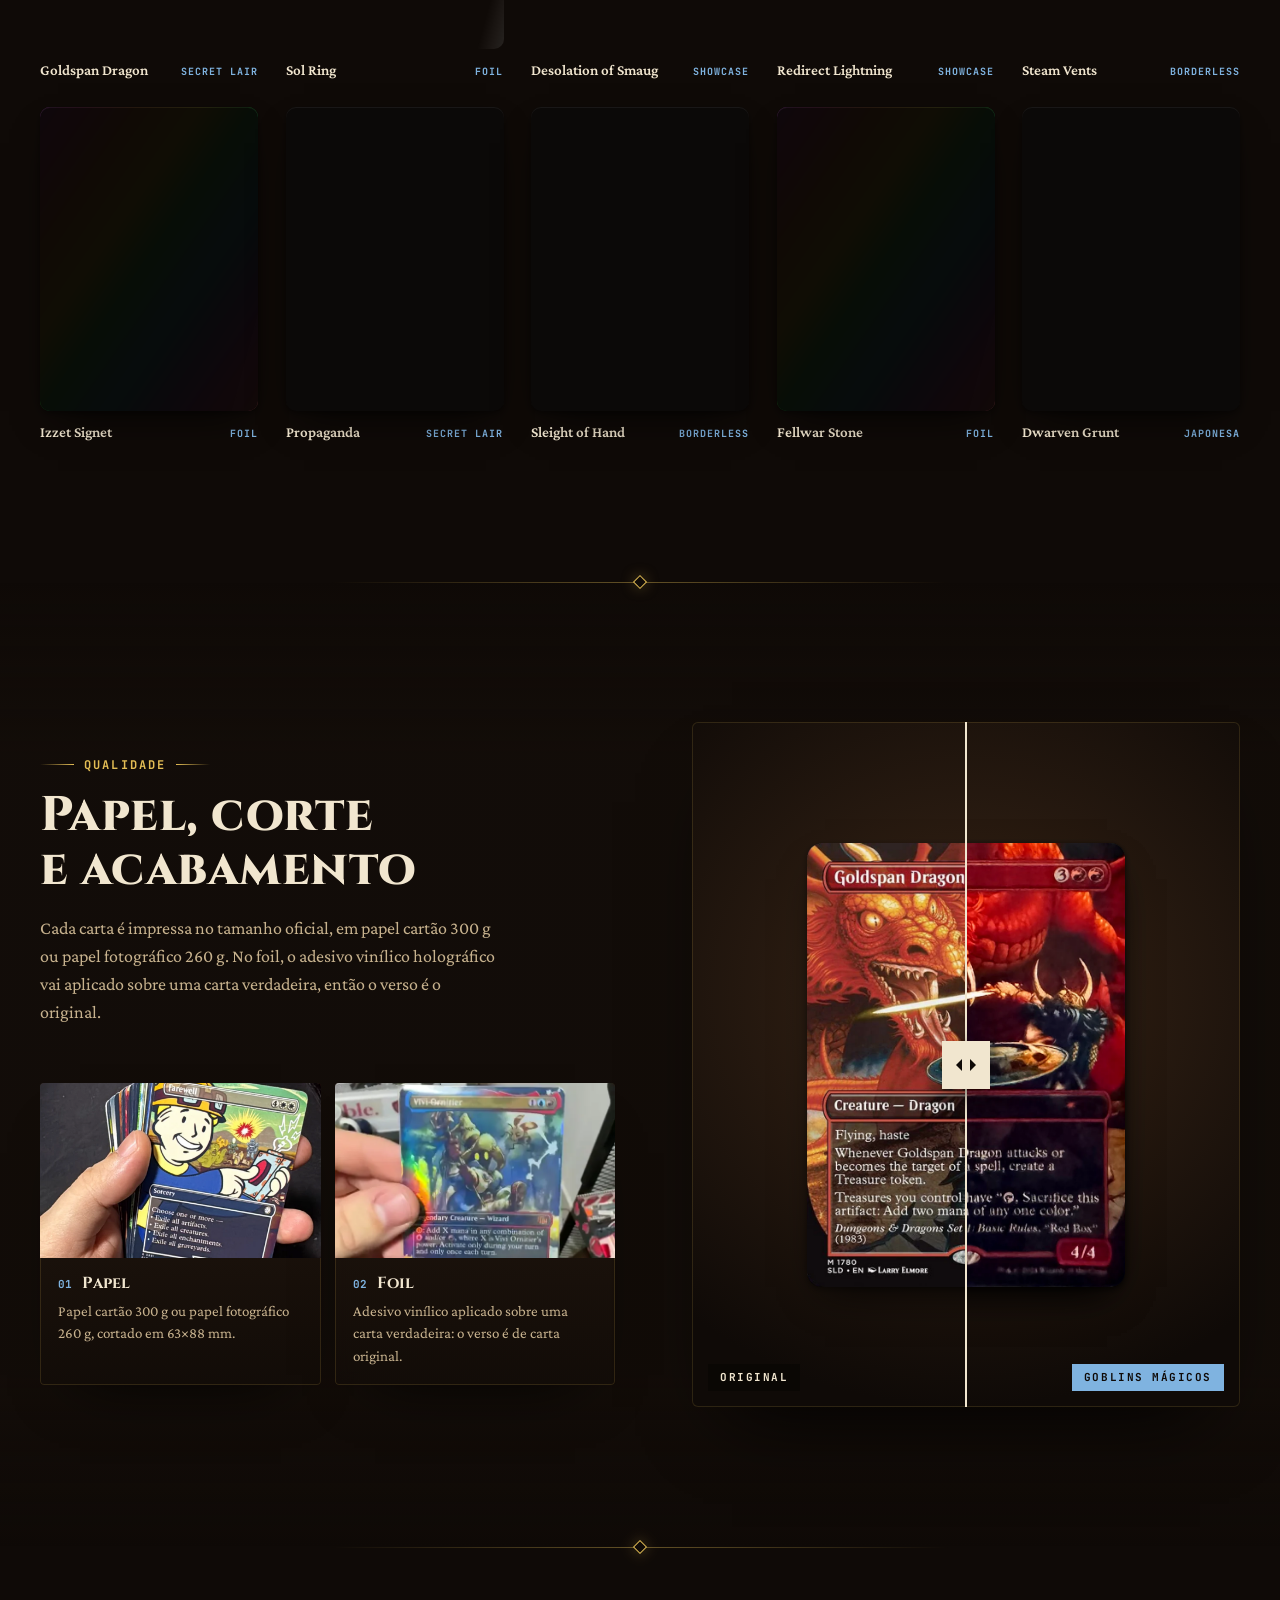
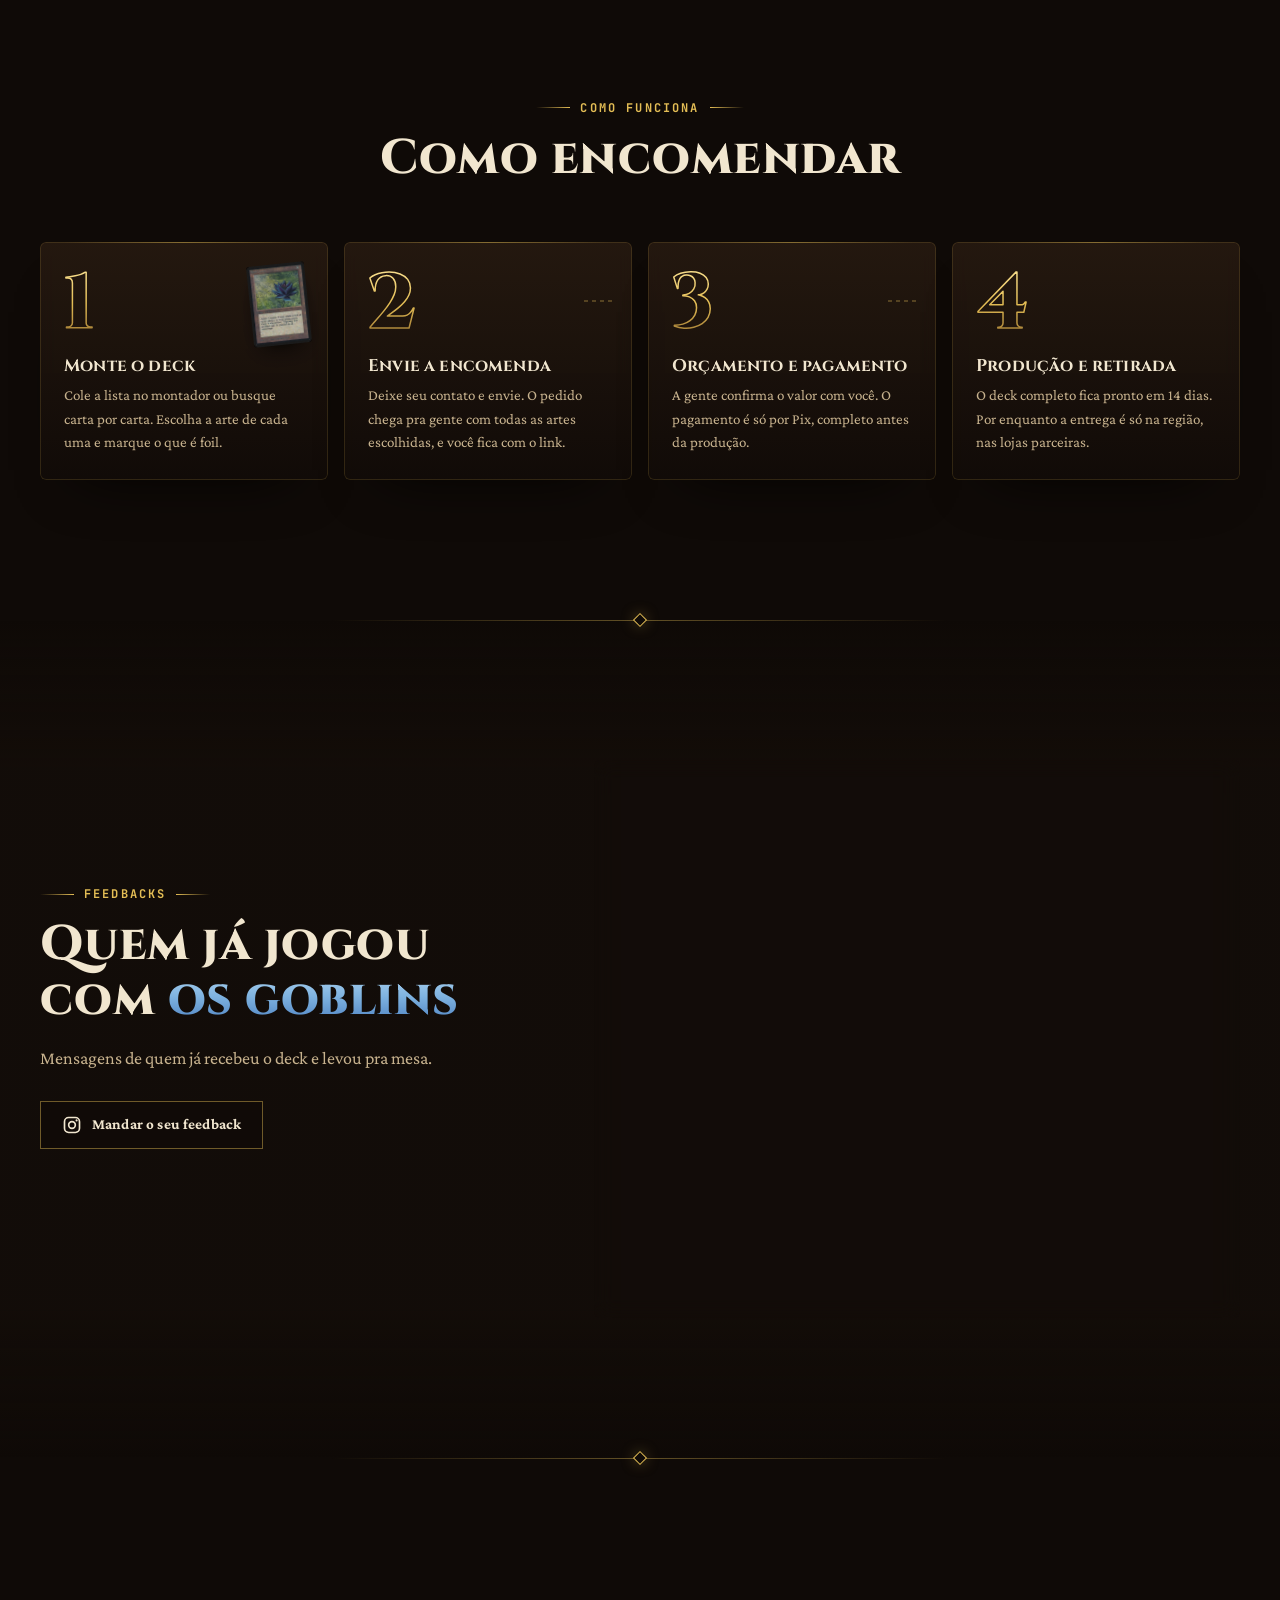
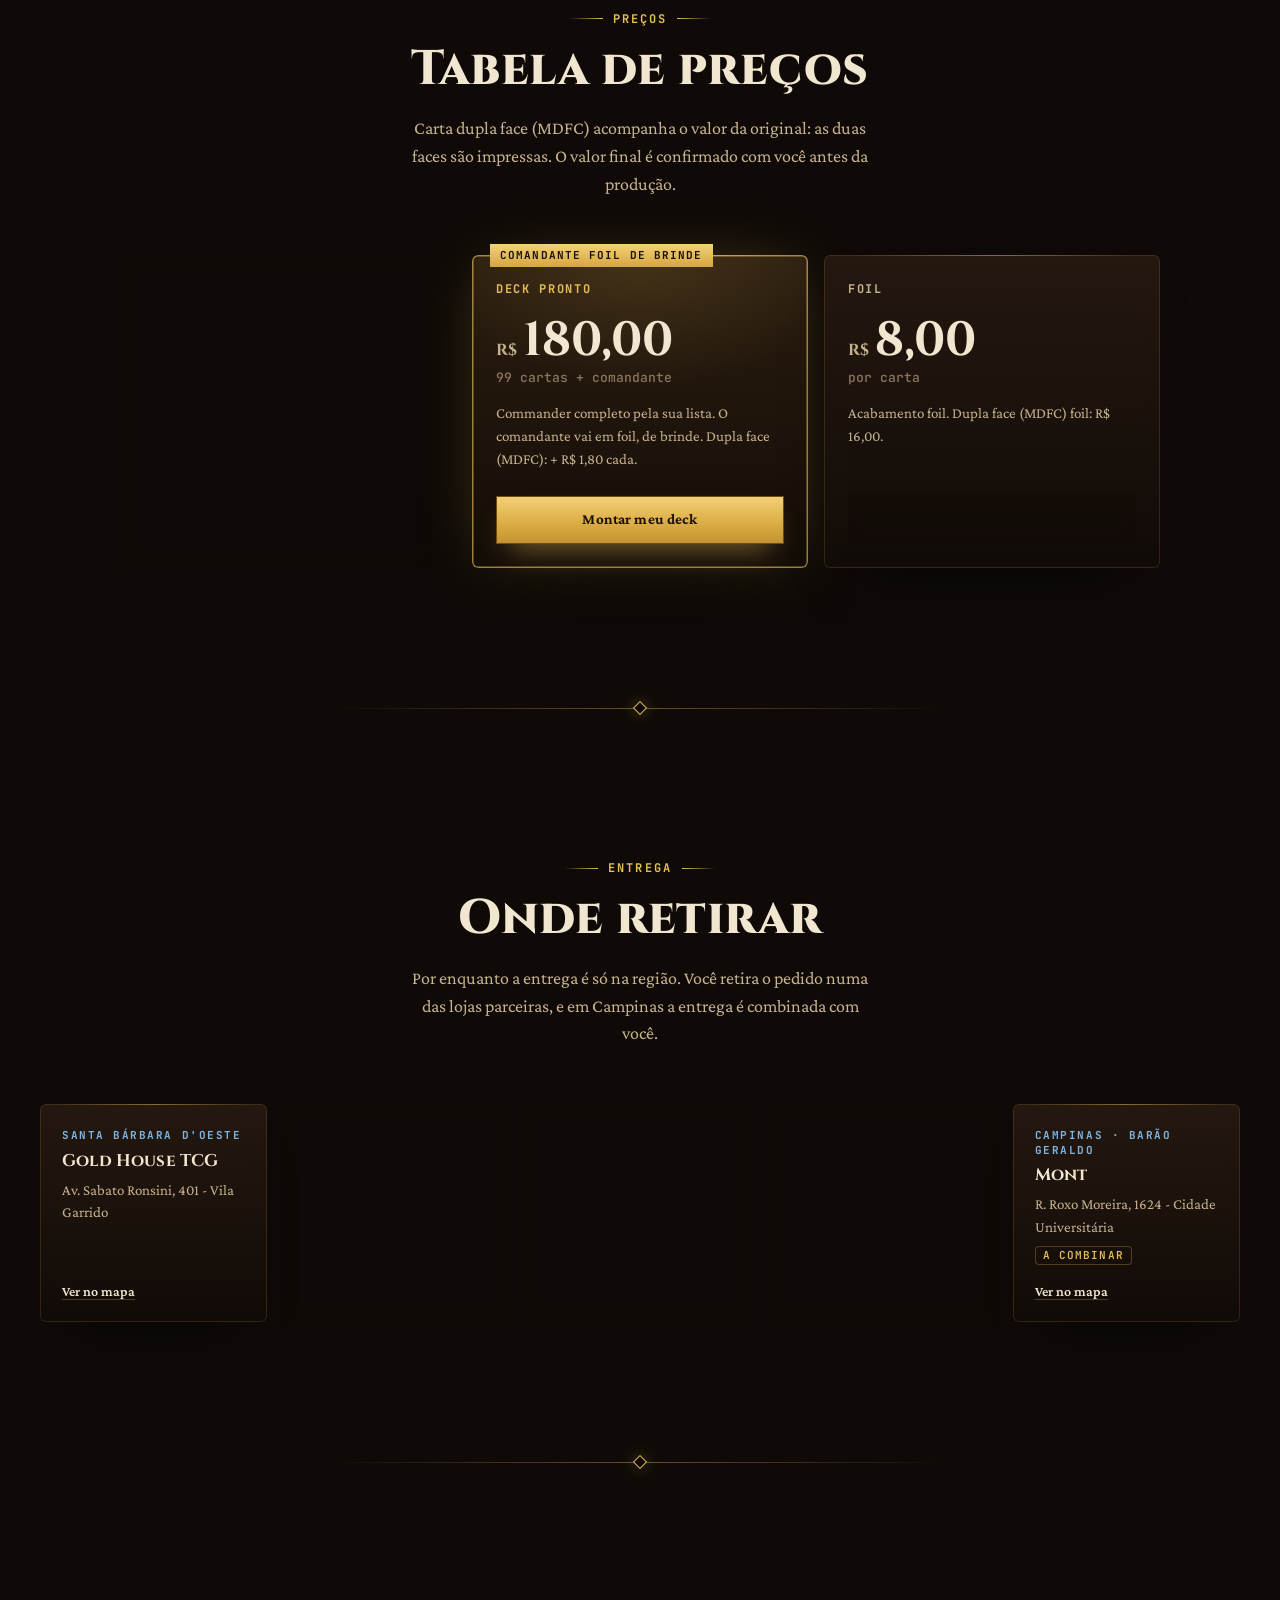
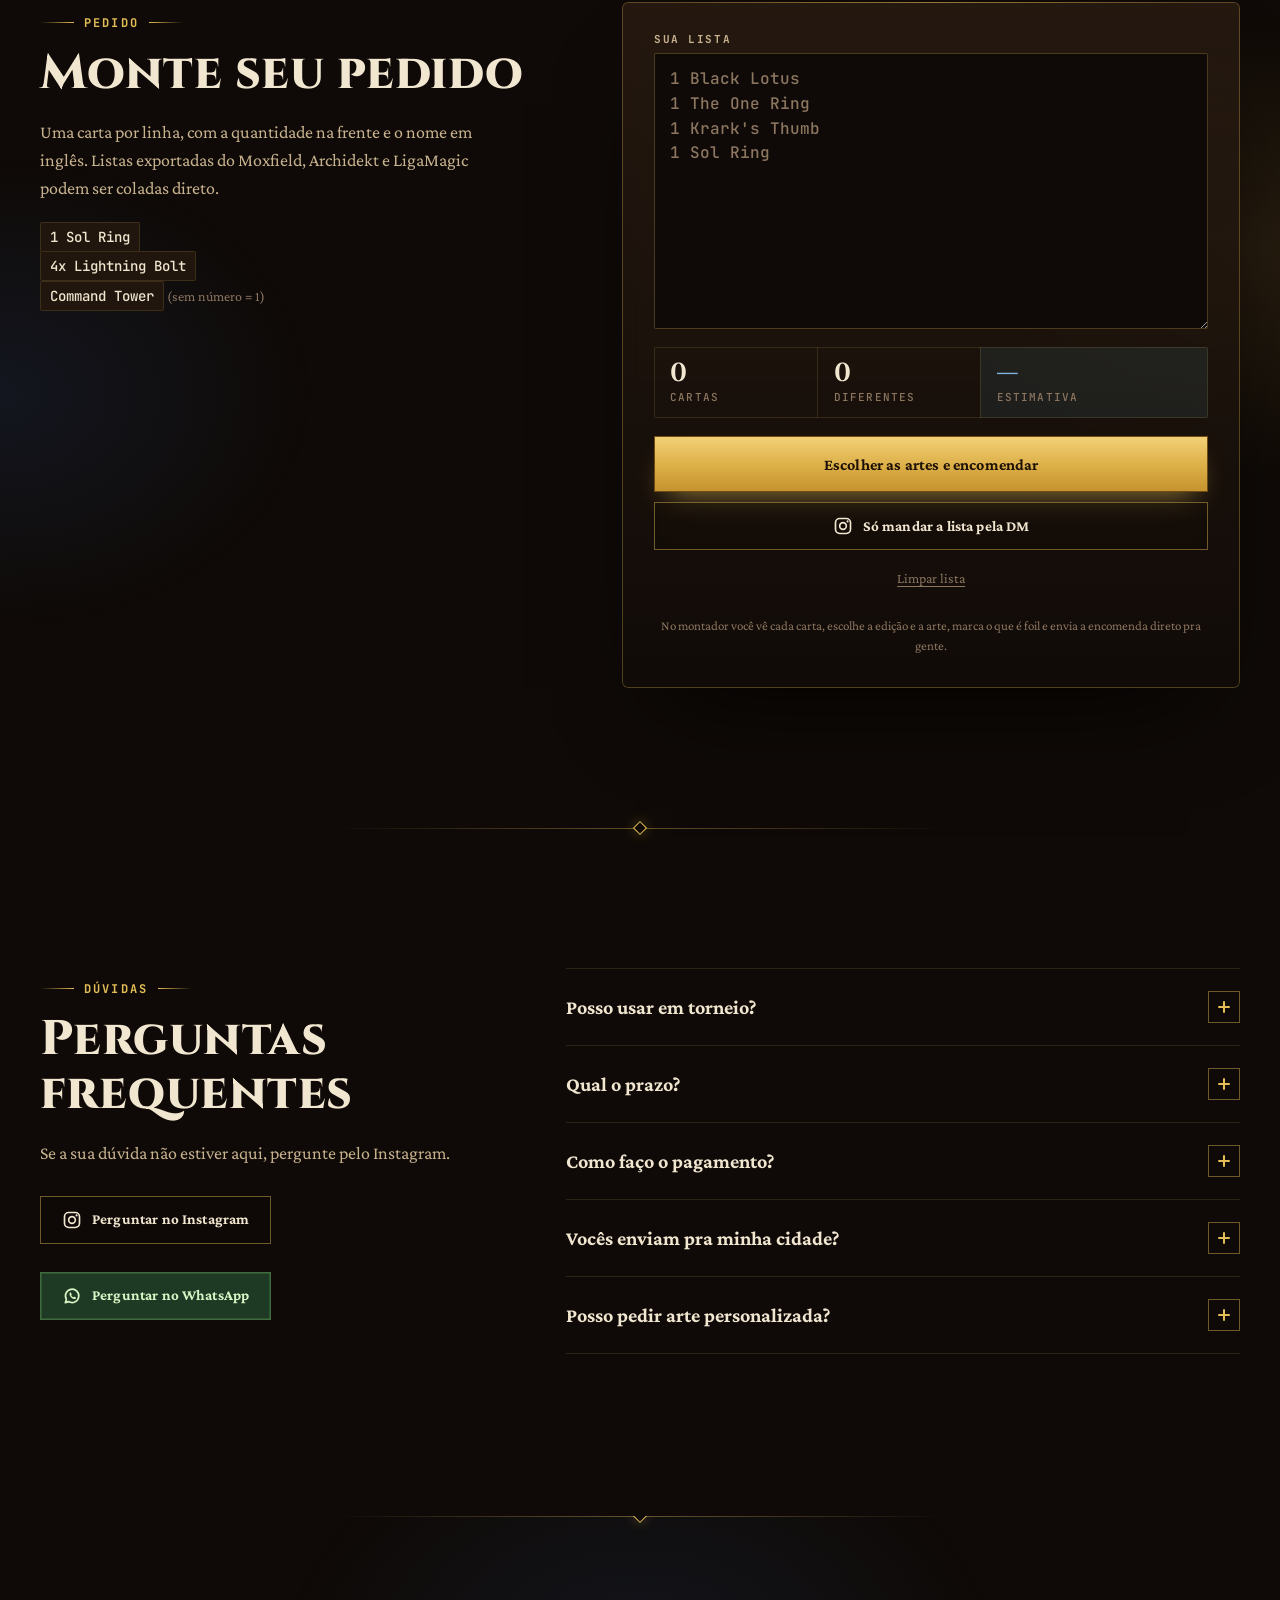
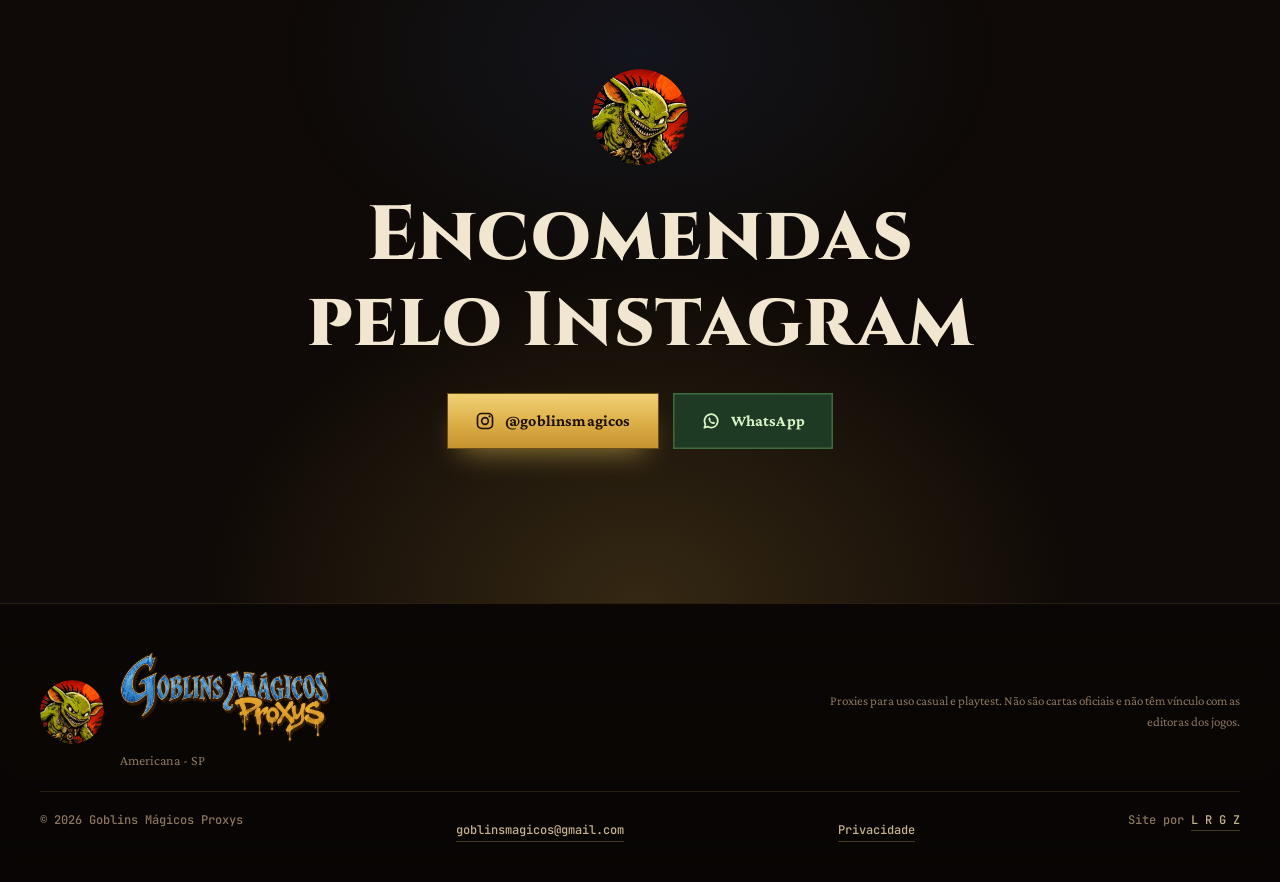
==== commit f4921d67: "SEO: desliga ofuscação de e-mail do Cloudflare (404 em /cdn-cgi no Search Console) Co-Authored-By: C" ====
--- a/index.html
+++ b/index.html
@@ -45,7 +45,7 @@
   }
   </script>
 </head>
-<body>
+<body><!--email_off-->
   <canvas class="fumaca-fundo" data-fumaca aria-hidden="true"></canvas>
   <a class="skip" href="#conteudo">Pular para o conteúdo</a>
 
@@ -309,5 +309,5 @@
   <script src="assets/js/config.js?v=25"></script>
   <script src="assets/js/main.js?v=25"></script>
   <script src="assets/js/fumaca.js?v=3" defer></script>
-</body>
+<!--/email_off--></body>
 </html>
